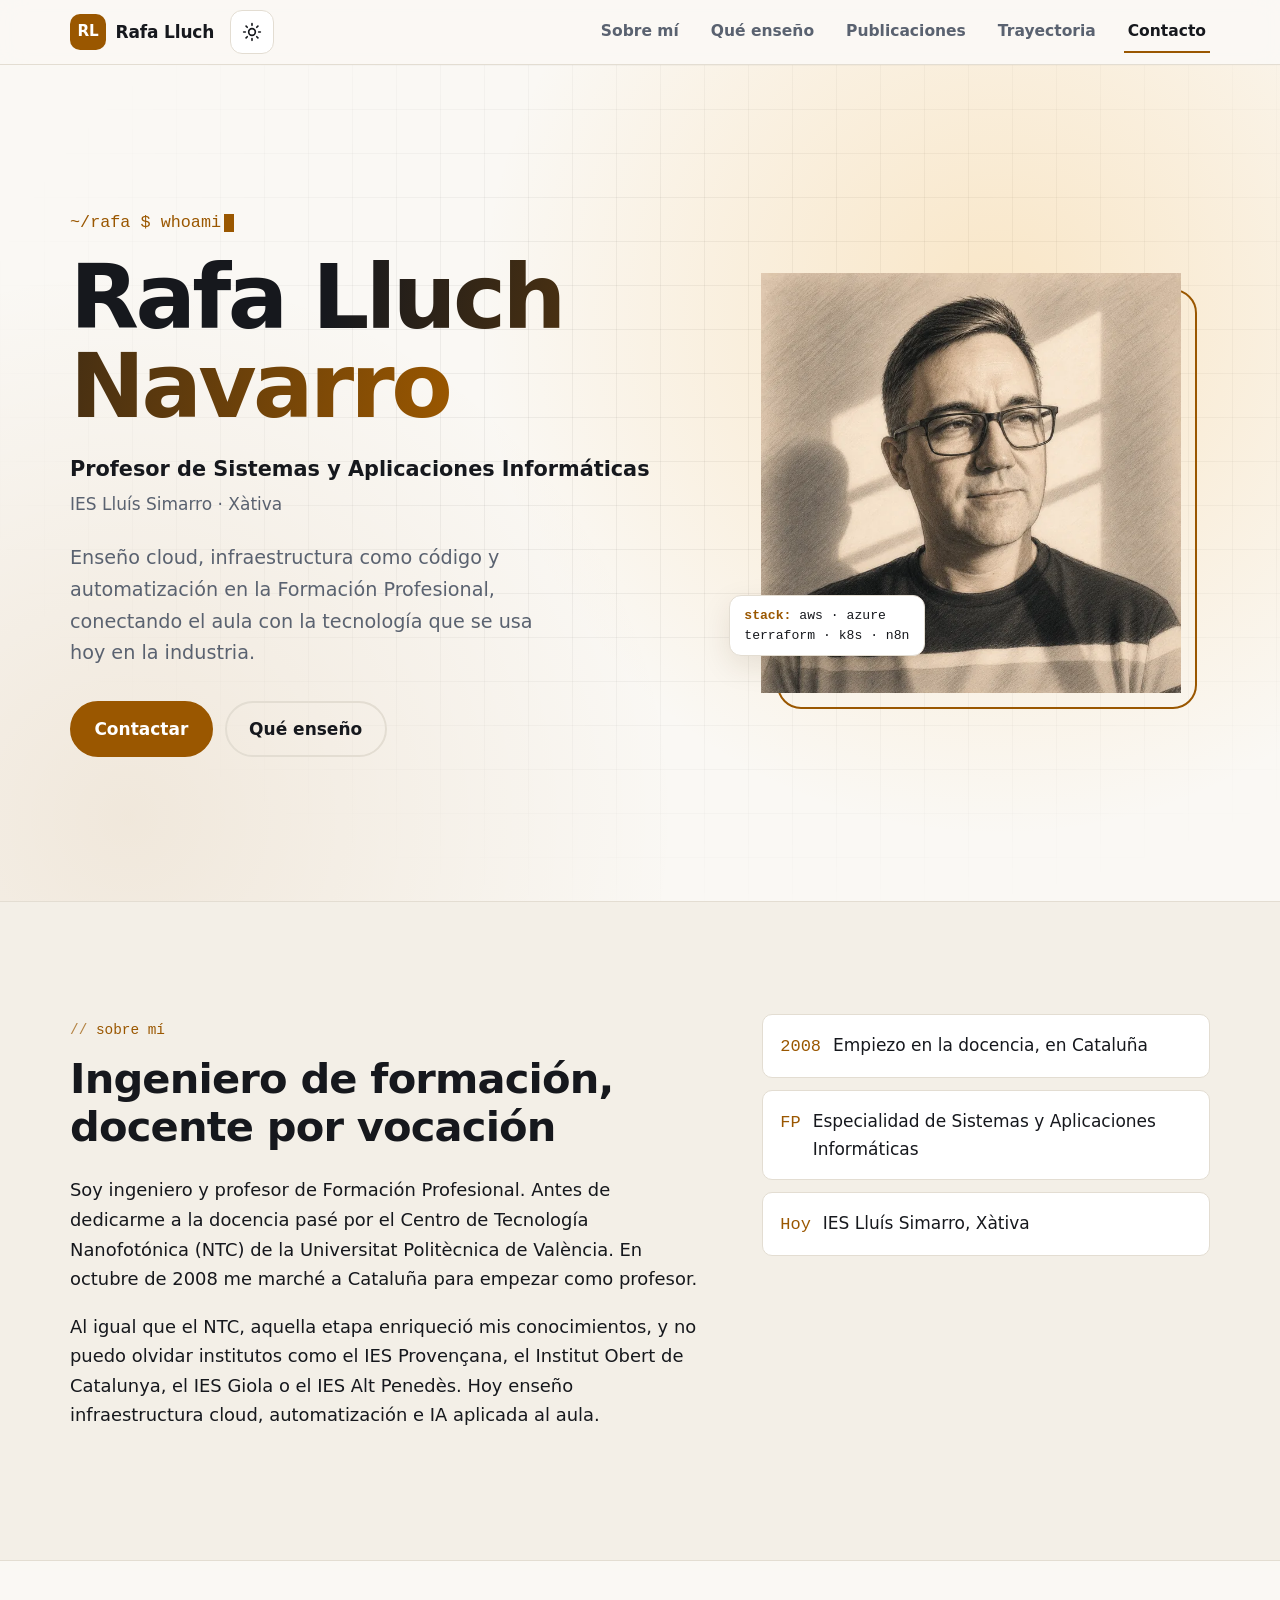
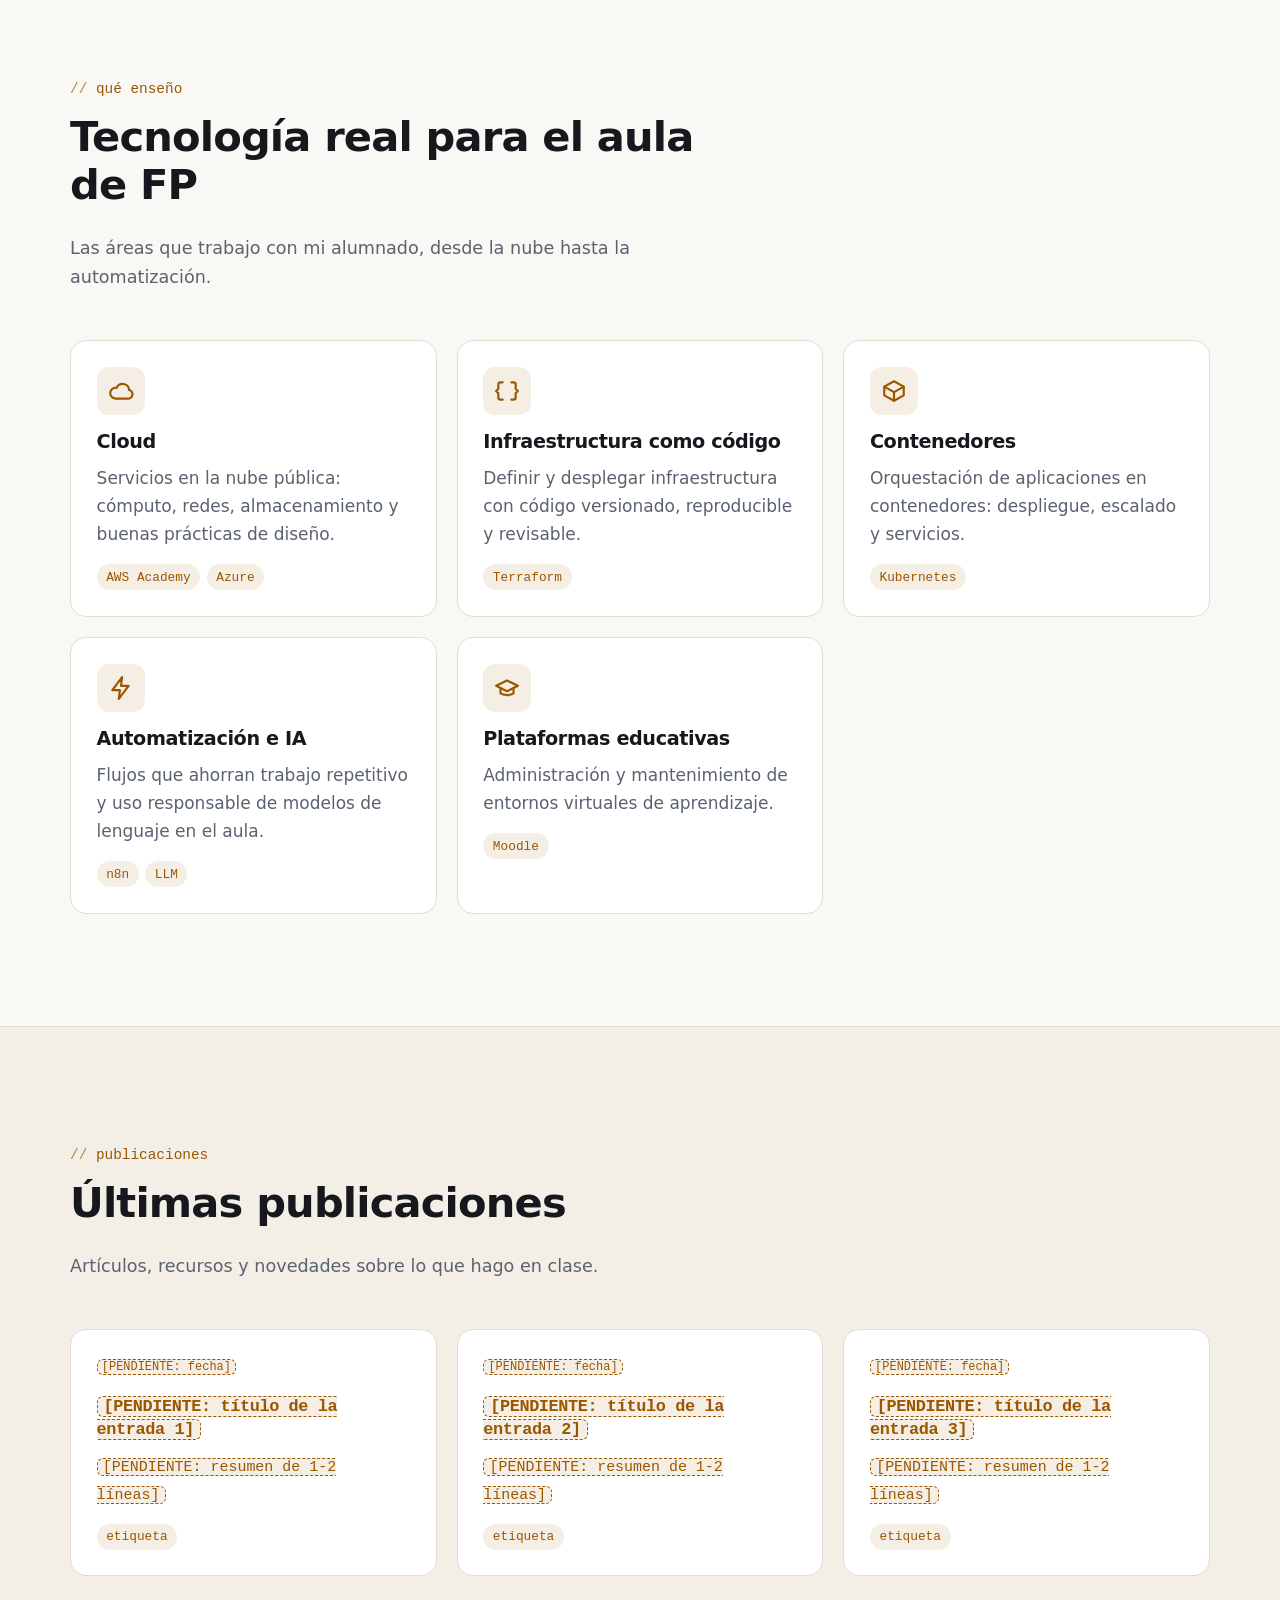
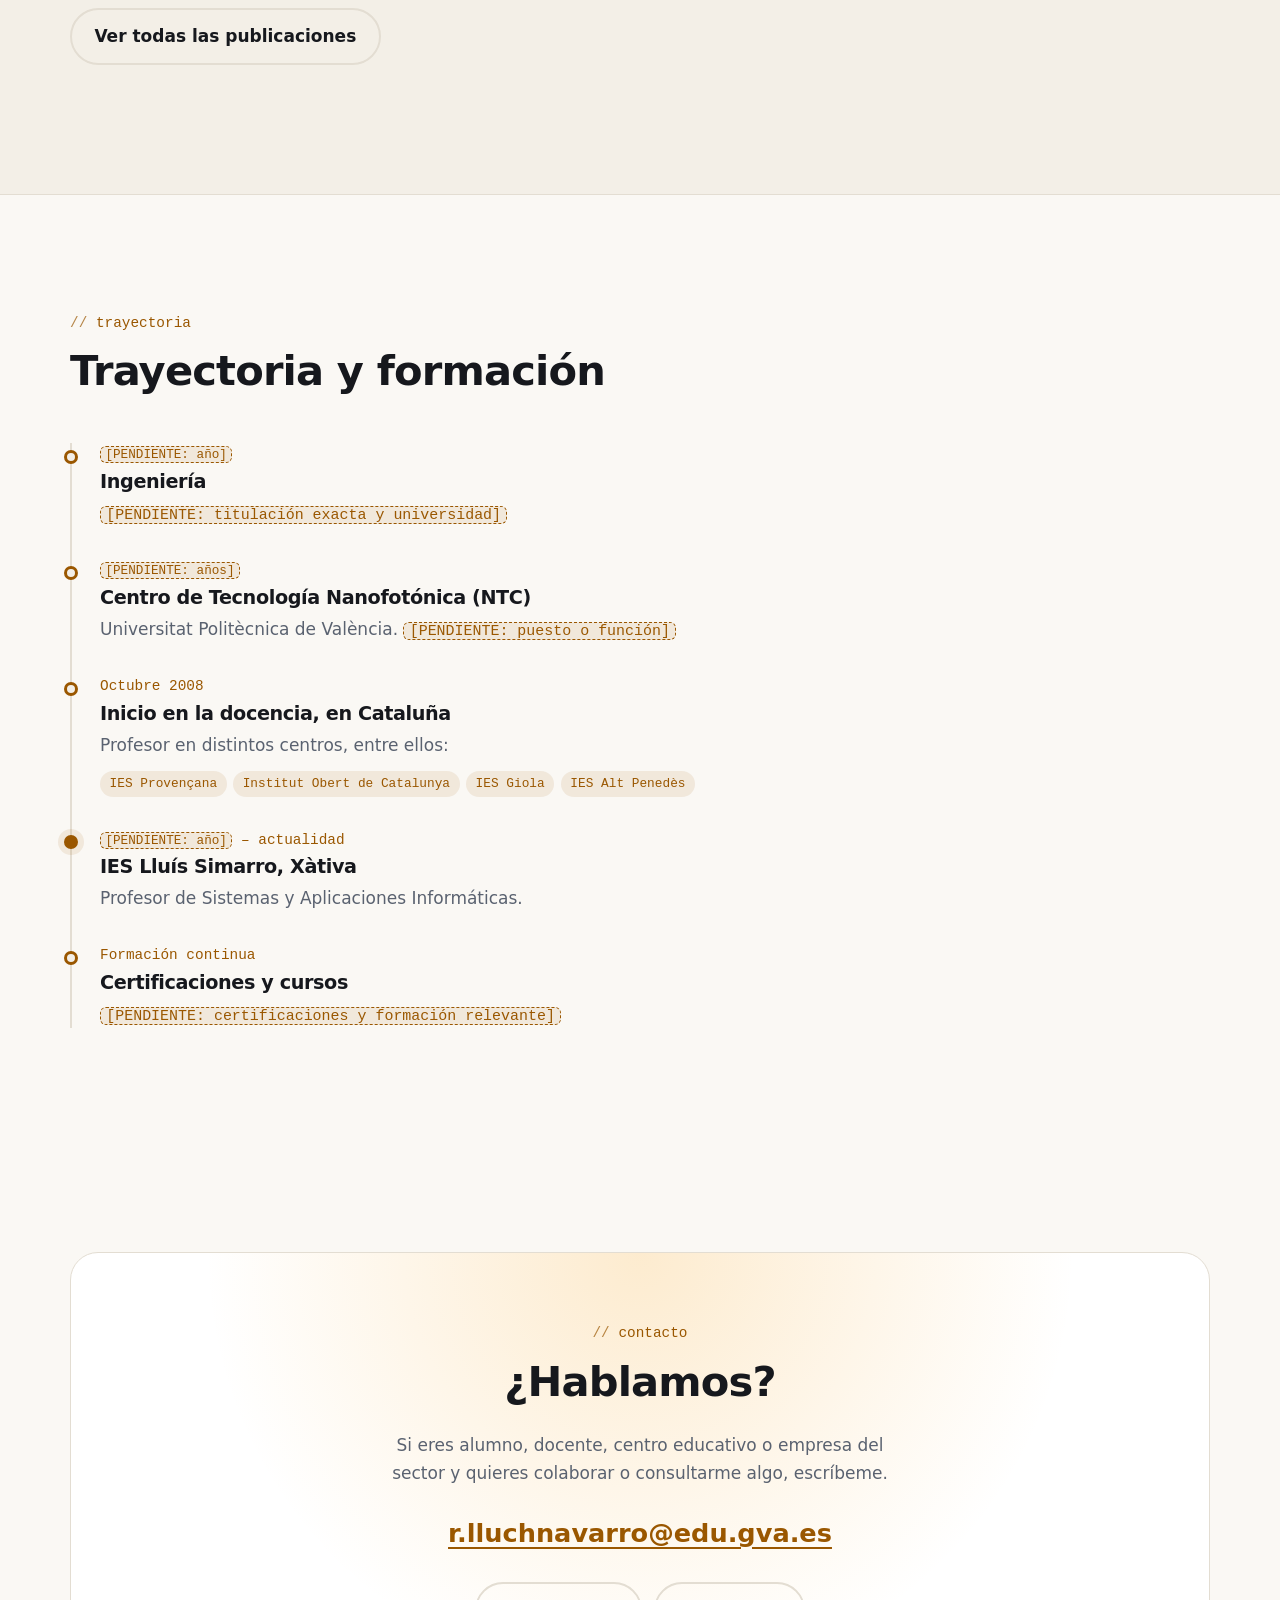
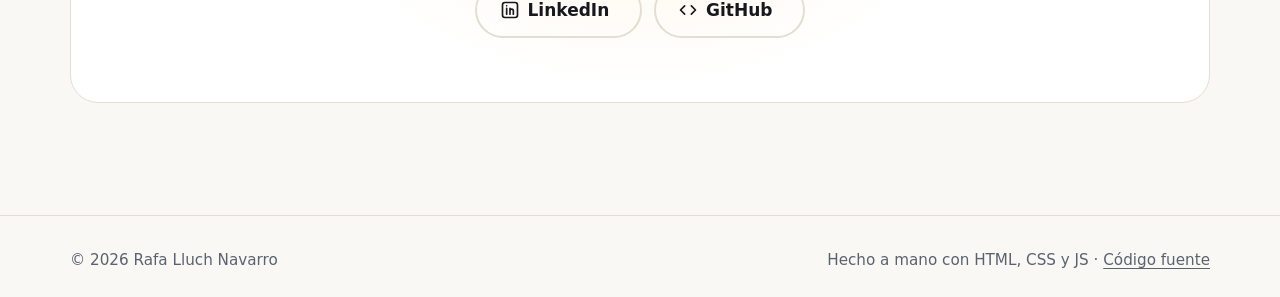
==== index.html @ 9927c2a1 "Add files via upload" ====
<!DOCTYPE html>
<html lang="es">
<head>
  <meta charset="utf-8">
  <meta name="viewport" content="width=device-width, initial-scale=1">
  <title>Rafa Lluch Navarro · Profesor de Sistemas y Aplicaciones Informáticas</title>
  <meta name="description" content="Rafa Lluch Navarro, profesor de Sistemas y Aplicaciones Informáticas en el IES Lluís Simarro (Xàtiva). Cloud, infraestructura como código y automatización en la Formación Profesional.">
  <meta name="author" content="Rafa Lluch Navarro">
  <link rel="canonical" href="https://rafalluch.es/">
  <meta name="theme-color" content="#0b0f14">

  <!-- Open Graph / Twitter -->
  <meta property="og:type" content="profile">
  <meta property="og:locale" content="es_ES">
  <meta property="og:site_name" content="Rafa Lluch Navarro">
  <meta property="og:title" content="Rafa Lluch Navarro · Profesor de Sistemas y Aplicaciones Informáticas">
  <meta property="og:description" content="Cloud, infraestructura como código y automatización en la Formación Profesional.">
  <meta property="og:url" content="https://rafalluch.es/">
  <meta property="og:image" content="https://rafalluch.es/assets/img/og-image.jpg">
  <meta property="og:image:width" content="1200">
  <meta property="og:image:height" content="630">
  <meta property="og:image:alt" content="Retrato de Rafa Lluch Navarro junto a su nombre y especialidad">
  <meta name="twitter:card" content="summary_large_image">
  <meta name="twitter:title" content="Rafa Lluch Navarro · Profesor de Sistemas y Aplicaciones Informáticas">
  <meta name="twitter:description" content="Cloud, infraestructura como código y automatización en la Formación Profesional.">
  <meta name="twitter:image" content="https://rafalluch.es/assets/img/og-image.jpg">

  <link rel="icon" href="assets/img/favicon.svg" type="image/svg+xml">
  <link rel="preload" href="assets/img/rafa-lluch.webp" as="image" type="image/webp">
  <link rel="stylesheet" href="css/styles.css">

  <!-- Tema antes de pintar (evita parpadeo) y marca de JS activo -->
  <script>
    (function () {
      var d = document.documentElement, t = null;
      d.classList.add("js");
      try { t = localStorage.getItem("theme"); } catch (e) {}
      if (!t) t = window.matchMedia && window.matchMedia("(prefers-color-scheme: light)").matches ? "light" : "dark";
      d.setAttribute("data-theme", t);
    })();
  </script>

  <!-- Datos estructurados: Person -->
  <script type="application/ld+json">
  {
    "@context": "https://schema.org",
    "@type": "Person",
    "name": "Rafa Lluch Navarro",
    "url": "https://rafalluch.es/",
    "image": "https://rafalluch.es/assets/img/rafa-lluch.jpg",
    "jobTitle": "Profesor de Sistemas y Aplicaciones Informáticas",
    "email": "mailto:r.lluchnavarro@edu.gva.es",
    "worksFor": {
      "@type": "EducationalOrganization",
      "name": "IES Lluís Simarro",
      "address": { "@type": "PostalAddress", "addressLocality": "Xàtiva", "addressRegion": "Valencia", "addressCountry": "ES" }
    },
    "address": { "@type": "PostalAddress", "addressLocality": "Valencia", "addressCountry": "ES" },
    "knowsAbout": ["Cloud computing", "AWS", "Microsoft Azure", "Terraform", "Kubernetes", "n8n", "Moodle", "Inteligencia artificial aplicada a la educación"],
    "sameAs": ["https://www.linkedin.com/in/rafalluch", "https://github.com/rafalluch"]
  }
  </script>
</head>
<body>
  <a class="skip-link" href="#main">Saltar al contenido</a>

  <!-- ===== Cabecera y navegación ===== -->
  <header class="site-header">
    <div class="container site-header__inner">
      <a class="brand" href="./" aria-label="Rafa Lluch Navarro, inicio">
        <span class="brand__mark" aria-hidden="true">RL</span>
        <span>Rafa Lluch</span>
      </a>

      <div class="header-actions">
        <button class="icon-btn theme-toggle" type="button" aria-label="Cambiar tema">
          <svg class="icon-moon" viewBox="0 0 24 24" fill="none" stroke="currentColor" stroke-width="2" stroke-linecap="round" stroke-linejoin="round" aria-hidden="true"><path d="M21 12.8A9 9 0 1 1 11.2 3a7 7 0 0 0 9.8 9.8z"/></svg>
          <svg class="icon-sun" viewBox="0 0 24 24" fill="none" stroke="currentColor" stroke-width="2" stroke-linecap="round" aria-hidden="true"><circle cx="12" cy="12" r="4"/><path d="M12 2v2M12 20v2M4.9 4.9l1.4 1.4M17.7 17.7l1.4 1.4M2 12h2M20 12h2M4.9 19.1l1.4-1.4M17.7 6.3l1.4-1.4"/></svg>
        </button>
        <button class="icon-btn nav-toggle" type="button" aria-expanded="false" aria-controls="site-nav" aria-label="Abrir menú">
          <svg viewBox="0 0 24 24" fill="none" stroke="currentColor" stroke-width="2" stroke-linecap="round" aria-hidden="true"><path d="M4 7h16M4 12h16M4 17h16"/></svg>
        </button>
      </div>

      <nav id="site-nav" class="site-nav" aria-label="Principal">
        <ul>
          <li><a href="#sobre-mi">Sobre mí</a></li>
          <li><a href="#que-enseno">Qué enseño</a></li>
          <li><a href="#publicaciones">Publicaciones</a></li>
          <li><a href="#trayectoria">Trayectoria</a></li>
          <li><a href="#contacto">Contacto</a></li>
        </ul>
      </nav>
    </div>
  </header>

  <main id="main">

    <!-- ===== Hero ===== -->
    <section class="hero" aria-labelledby="hero-title">
      <div class="container hero__grid">
        <div class="hero__content">
          <p class="hero__prompt" aria-hidden="true">~/rafa $ whoami<span class="cursor"></span></p>
          <h1 id="hero-title" class="hero__title"><span>Rafa Lluch Navarro</span></h1>
          <p class="hero__role">Profesor de Sistemas y Aplicaciones Informáticas</p>
          <p class="hero__place">IES Lluís Simarro · Xàtiva</p>
          <p class="hero__value">Enseño cloud, infraestructura como código y automatización en la Formación Profesional, conectando el aula con la tecnología que se usa hoy en la industria.</p>
          <div class="hero__cta">
            <a class="btn btn--primary" href="#contacto">Contactar</a>
            <a class="btn btn--ghost" href="#que-enseno">Qué enseño</a>
          </div>
        </div>

        <div class="hero__media">
          <picture class="hero__photo">
            <source srcset="assets/img/rafa-lluch.webp" type="image/webp">
            <img src="assets/img/rafa-lluch.jpg" width="720" height="720" alt="Retrato ilustrado de Rafa Lluch Navarro, con gafas y jersey de rayas, mirando hacia la luz de una ventana." fetchpriority="high">
          </picture>
          <p class="hero__chip" aria-hidden="true"><b>stack:</b> aws · azure<br>terraform · k8s · n8n</p>
        </div>
      </div>
    </section>

    <!-- ===== Sobre mí ===== -->
    <section id="sobre-mi" class="section section--alt" aria-labelledby="sobre-mi-title">
      <div class="container about">
        <div class="about__text reveal">
          <span class="eyebrow">sobre mí</span>
          <h2 id="sobre-mi-title">Ingeniero de formación, docente por vocación</h2>
          <p>Soy ingeniero y profesor de Formación Profesional. Antes de dedicarme a la docencia pasé por el Centro de Tecnología Nanofotónica (NTC) de la Universitat Politècnica de València. En octubre de 2008 me marché a Cataluña para empezar como profesor.</p>
          <p>Al igual que el NTC, aquella etapa enriqueció mis conocimientos, y no puedo olvidar institutos como el IES Provençana, el Institut Obert de Catalunya, el IES Giola o el IES Alt Penedès. Hoy enseño infraestructura cloud, automatización e IA aplicada al aula.</p>
        </div>
        <ul class="about__facts reveal" aria-label="Datos clave">
          <li><span>2008</span><span>Empiezo en la docencia, en Cataluña</span></li>
          <li><span>FP</span><span>Especialidad de Sistemas y Aplicaciones Informáticas</span></li>
          <li><span>Hoy</span><span>IES Lluís Simarro, Xàtiva</span></li>
        </ul>
      </div>
    </section>

    <!-- ===== Qué enseño ===== -->
    <section id="que-enseno" class="section" aria-labelledby="que-enseno-title">
      <div class="container">
        <div class="section__head reveal">
          <span class="eyebrow">qué enseño</span>
          <h2 id="que-enseno-title">Tecnología real para el aula de FP</h2>
          <p class="section__lead">Las áreas que trabajo con mi alumnado, desde la nube hasta la automatización.</p>
        </div>

        <ul class="cards">
          <li class="reveal">
            <article class="card">
              <div class="card__icon" aria-hidden="true"><svg viewBox="0 0 24 24" fill="none" stroke="currentColor" stroke-width="2" stroke-linecap="round" stroke-linejoin="round"><path d="M17.5 19H7a5 5 0 1 1 1-9.9A6 6 0 0 1 19.5 11 4 4 0 0 1 17.5 19z"/></svg></div>
              <h3>Cloud</h3>
              <p>Servicios en la nube pública: cómputo, redes, almacenamiento y buenas prácticas de diseño.</p>
              <div class="card__tags"><span class="tag">AWS Academy</span><span class="tag">Azure</span></div>
            </article>
          </li>
          <li class="reveal">
            <article class="card">
              <div class="card__icon" aria-hidden="true"><svg viewBox="0 0 24 24" fill="none" stroke="currentColor" stroke-width="2" stroke-linecap="round" stroke-linejoin="round"><path d="M8 4H6a2 2 0 0 0-2 2v4l-2 2 2 2v4a2 2 0 0 0 2 2h2M16 4h2a2 2 0 0 1 2 2v4l2 2-2 2v4a2 2 0 0 1-2 2h-2"/></svg></div>
              <h3>Infraestructura como código</h3>
              <p>Definir y desplegar infraestructura con código versionado, reproducible y revisable.</p>
              <div class="card__tags"><span class="tag">Terraform</span></div>
            </article>
          </li>
          <li class="reveal">
            <article class="card">
              <div class="card__icon" aria-hidden="true"><svg viewBox="0 0 24 24" fill="none" stroke="currentColor" stroke-width="2" stroke-linecap="round" stroke-linejoin="round"><path d="M21 8 12 3 3 8v8l9 5 9-5V8z"/><path d="m3 8 9 5 9-5M12 13v8"/></svg></div>
              <h3>Contenedores</h3>
              <p>Orquestación de aplicaciones en contenedores: despliegue, escalado y servicios.</p>
              <div class="card__tags"><span class="tag">Kubernetes</span></div>
            </article>
          </li>
          <li class="reveal">
            <article class="card">
              <div class="card__icon" aria-hidden="true"><svg viewBox="0 0 24 24" fill="none" stroke="currentColor" stroke-width="2" stroke-linecap="round" stroke-linejoin="round"><path d="M13 2 4 14h7l-1 8 9-12h-7l1-8z"/></svg></div>
              <h3>Automatización e IA</h3>
              <p>Flujos que ahorran trabajo repetitivo y uso responsable de modelos de lenguaje en el aula.</p>
              <div class="card__tags"><span class="tag">n8n</span><span class="tag">LLM</span></div>
            </article>
          </li>
          <li class="reveal">
            <article class="card">
              <div class="card__icon" aria-hidden="true"><svg viewBox="0 0 24 24" fill="none" stroke="currentColor" stroke-width="2" stroke-linecap="round" stroke-linejoin="round"><path d="m22 10-10-5-10 5 10 5 10-5z"/><path d="M6 12v5c3 2 9 2 12 0v-5"/></svg></div>
              <h3>Plataformas educativas</h3>
              <p>Administración y mantenimiento de entornos virtuales de aprendizaje.</p>
              <div class="card__tags"><span class="tag">Moodle</span></div>
            </article>
          </li>
        </ul>
      </div>
    </section>

    <!-- ===== Últimas publicaciones ===== -->
    <section id="publicaciones" class="section section--alt" aria-labelledby="publicaciones-title">
      <div class="container">
        <div class="section__head reveal">
          <span class="eyebrow">publicaciones</span>
          <h2 id="publicaciones-title">Últimas publicaciones</h2>
          <p class="section__lead">Artículos, recursos y novedades sobre lo que hago en clase.</p>
        </div>

        <ul class="cards">
          <li class="reveal">
            <article class="card post-card">
              <p class="post-card__meta"><time datetime="2026-01-01"><span class="pending">[PENDIENTE: fecha]</span></time></p>
              <h3><a href="publicaciones/plantilla.html"><span class="pending">[PENDIENTE: título de la entrada 1]</span></a></h3>
              <p><span class="pending">[PENDIENTE: resumen de 1-2 líneas]</span></p>
              <div class="card__tags"><span class="tag">etiqueta</span></div>
            </article>
          </li>
          <li class="reveal">
            <article class="card post-card">
              <p class="post-card__meta"><time datetime="2026-01-01"><span class="pending">[PENDIENTE: fecha]</span></time></p>
              <h3><a href="publicaciones/plantilla.html"><span class="pending">[PENDIENTE: título de la entrada 2]</span></a></h3>
              <p><span class="pending">[PENDIENTE: resumen de 1-2 líneas]</span></p>
              <div class="card__tags"><span class="tag">etiqueta</span></div>
            </article>
          </li>
          <li class="reveal">
            <article class="card post-card">
              <p class="post-card__meta"><time datetime="2026-01-01"><span class="pending">[PENDIENTE: fecha]</span></time></p>
              <h3><a href="publicaciones/plantilla.html"><span class="pending">[PENDIENTE: título de la entrada 3]</span></a></h3>
              <p><span class="pending">[PENDIENTE: resumen de 1-2 líneas]</span></p>
              <div class="card__tags"><span class="tag">etiqueta</span></div>
            </article>
          </li>
        </ul>

        <p class="section__more reveal"><a class="btn btn--ghost" href="publicaciones/">Ver todas las publicaciones</a></p>
      </div>
    </section>

    <!-- ===== Trayectoria y formación ===== -->
    <section id="trayectoria" class="section" aria-labelledby="trayectoria-title">
      <div class="container">
        <div class="section__head reveal">
          <span class="eyebrow">trayectoria</span>
          <h2 id="trayectoria-title">Trayectoria y formación</h2>
        </div>

        <ol class="timeline">
          <li class="timeline__item reveal">
            <span class="timeline__date"><span class="pending">[PENDIENTE: año]</span></span>
            <h3>Ingeniería</h3>
            <p><span class="pending">[PENDIENTE: titulación exacta y universidad]</span></p>
          </li>
          <li class="timeline__item reveal">
            <span class="timeline__date"><span class="pending">[PENDIENTE: años]</span></span>
            <h3>Centro de Tecnología Nanofotónica (NTC)</h3>
            <p>Universitat Politècnica de València. <span class="pending">[PENDIENTE: puesto o función]</span></p>
          </li>
          <li class="timeline__item reveal">
            <span class="timeline__date"><time datetime="2008-10">Octubre 2008</time></span>
            <h3>Inicio en la docencia, en Cataluña</h3>
            <p>Profesor en distintos centros, entre ellos:</p>
            <ul class="timeline__centers">
              <li class="tag">IES Provençana</li>
              <li class="tag">Institut Obert de Catalunya</li>
              <li class="tag">IES Giola</li>
              <li class="tag">IES Alt Penedès</li>
            </ul>
          </li>
          <li class="timeline__item timeline__item--now reveal">
            <span class="timeline__date"><span class="pending">[PENDIENTE: año]</span> – actualidad</span>
            <h3>IES Lluís Simarro, Xàtiva</h3>
            <p>Profesor de Sistemas y Aplicaciones Informáticas.</p>
          </li>
          <li class="timeline__item reveal">
            <span class="timeline__date">Formación continua</span>
            <h3>Certificaciones y cursos</h3>
            <p><span class="pending">[PENDIENTE: certificaciones y formación relevante]</span></p>
          </li>
        </ol>
      </div>
    </section>

    <!-- ===== Contacto ===== -->
    <section id="contacto" class="section" aria-labelledby="contacto-title">
      <div class="container">
        <div class="contact reveal">
          <span class="eyebrow">contacto</span>
          <h2 id="contacto-title">¿Hablamos?</h2>
          <p>Si eres alumno, docente, centro educativo o empresa del sector y quieres colaborar o consultarme algo, escríbeme.</p>
          <a class="contact__mail" href="mailto:r.lluchnavarro@edu.gva.es">r.lluchnavarro@edu.gva.es</a>
          <ul class="contact__links">
            <li>
              <a class="btn btn--ghost" href="https://www.linkedin.com/in/rafalluch" rel="me noopener" target="_blank">
                <svg viewBox="0 0 24 24" fill="none" stroke="currentColor" stroke-width="2" stroke-linecap="round" stroke-linejoin="round" aria-hidden="true"><rect x="3" y="3" width="18" height="18" rx="3"/><path d="M8 10v7M8 7v.01M12 17v-4a2 2 0 0 1 4 0v4M12 10v7"/></svg>
                LinkedIn<span class="visually-hidden"> (se abre en una pestaña nueva)</span>
              </a>
            </li>
            <li>
              <a class="btn btn--ghost" href="https://github.com/rafalluch" rel="me noopener" target="_blank">
                <svg viewBox="0 0 24 24" fill="none" stroke="currentColor" stroke-width="2" stroke-linecap="round" stroke-linejoin="round" aria-hidden="true"><path d="m8 17-5-5 5-5M16 7l5 5-5 5"/></svg>
                GitHub<span class="visually-hidden"> (se abre en una pestaña nueva)</span>
              </a>
            </li>
          </ul>
        </div>
      </div>
    </section>

  </main>

  <!-- ===== Pie de página ===== -->
  <footer class="site-footer">
    <div class="container site-footer__inner">
      <p>© <span id="year">2026</span> Rafa Lluch Navarro</p>
      <p>Hecho a mano con HTML, CSS y JS · <a href="https://github.com/rafalluch/mi-web">Código fuente</a></p>
    </div>
  </footer>

  <script src="js/main.js" defer></script>
</body>
</html>
---- css/styles.css ----
/* =========================================================
   rafalluch.es — hoja de estilos única
   Índice: 1 Tokens · 2 Base · 3 Utilidades · 4 Cabecera/nav
           5 Hero · 6 Secciones · 7 Tarjetas · 8 Timeline
           9 Contacto · 10 Pie · 11 Publicaciones · 12 Movimiento
   ========================================================= */

/* ---------- 1. Tokens (oscuro por defecto) ---------- */
:root {
  --bg: #0b0f14;
  --bg-alt: #0f141b;
  --surface: #121821;
  --surface-2: #18202b;
  --border: #243041;
  --text: #e8edf3;
  --muted: #9aa7b6;
  --accent: #f5a524;          /* ámbar: casa con los tonos sepia del retrato y evoca el fósforo de terminal */
  --accent-ink: #1a1204;      /* texto sobre el acento */
  --accent-soft: rgba(245, 165, 36, 0.12);
  --grid: rgba(255, 255, 255, 0.045);
  --glow: rgba(245, 165, 36, 0.18);
  --shadow: 0 10px 30px rgba(0, 0, 0, 0.35);

  --font-sans: system-ui, -apple-system, "Segoe UI", Roboto, "Helvetica Neue", Arial, sans-serif;
  --font-mono: ui-monospace, "SFMono-Regular", "Cascadia Code", Menlo, Consolas, monospace;

  --radius: 16px;
  --radius-sm: 10px;
  --maxw: 1140px;
  --gutter: clamp(1rem, 4vw, 2rem);
  --header-h: 64px;

  color-scheme: dark;
}

/* Tema claro: preferencia del sistema (si el usuario no ha forzado oscuro) */
@media (prefers-color-scheme: light) {
  :root:not([data-theme="dark"]) {
    --bg: #faf8f4;
    --bg-alt: #f3efe7;
    --surface: #ffffff;
    --surface-2: #f6f2ea;
    --border: #e3ddd2;
    --text: #16181d;
    --muted: #5a6270;
    --accent: #9a5700;
    --accent-ink: #ffffff;
    --accent-soft: rgba(154, 87, 0, 0.1);
    --grid: rgba(0, 0, 0, 0.05);
    --glow: rgba(245, 165, 36, 0.22);
    --shadow: 0 10px 30px rgba(60, 40, 10, 0.1);
    color-scheme: light;
  }
}

/* Tema claro forzado con el botón */
:root[data-theme="light"] {
  --bg: #faf8f4;
  --bg-alt: #f3efe7;
  --surface: #ffffff;
  --surface-2: #f6f2ea;
  --border: #e3ddd2;
  --text: #16181d;
  --muted: #5a6270;
  --accent: #9a5700;
  --accent-ink: #ffffff;
  --accent-soft: rgba(154, 87, 0, 0.1);
  --grid: rgba(0, 0, 0, 0.05);
  --glow: rgba(245, 165, 36, 0.22);
  --shadow: 0 10px 30px rgba(60, 40, 10, 0.1);
  color-scheme: light;
}

/* ---------- 2. Base ---------- */
*, *::before, *::after { box-sizing: border-box; }

html {
  -webkit-text-size-adjust: 100%;
  scroll-behavior: smooth;
  scroll-padding-top: calc(var(--header-h) + 1rem);
}

body {
  margin: 0;
  background: var(--bg);
  color: var(--text);
  font-family: var(--font-sans);
  font-size: 1.0625rem;
  line-height: 1.65;
  overflow-x: hidden;
  text-rendering: optimizeLegibility;
}

img { max-width: 100%; height: auto; display: block; }

a { color: var(--accent); text-underline-offset: 0.2em; }
a:hover { text-decoration-thickness: 2px; }

h1, h2, h3 { line-height: 1.15; margin: 0 0 0.6em; letter-spacing: -0.02em; }
h2 { font-size: clamp(1.75rem, 1.2rem + 2.2vw, 2.6rem); font-weight: 800; }
h3 { font-size: 1.2rem; font-weight: 700; }
p { margin: 0 0 1em; }

:focus-visible {
  outline: 3px solid var(--accent);
  outline-offset: 3px;
  border-radius: 4px;
}

::selection { background: var(--accent); color: var(--accent-ink); }

/* ---------- 3. Utilidades ---------- */
.container { width: min(100% - 2 * var(--gutter), var(--maxw)); margin-inline: auto; }

.skip-link {
  position: absolute;
  left: 1rem;
  top: -100px;
  z-index: 100;
  padding: 0.6rem 1rem;
  background: var(--accent);
  color: var(--accent-ink);
  font-weight: 700;
  border-radius: var(--radius-sm);
  text-decoration: none;
}
.skip-link:focus { top: 1rem; }

.visually-hidden {
  position: absolute !important;
  width: 1px; height: 1px;
  margin: -1px; padding: 0;
  overflow: hidden; clip: rect(0 0 0 0);
  white-space: nowrap; border: 0;
}

.eyebrow {
  display: inline-block;
  font-family: var(--font-mono);
  font-size: 0.9rem;
  color: var(--accent);
  margin-bottom: 0.75rem;
}
.eyebrow::before { content: "// "; opacity: 0.7; }

.pending {
  background: var(--accent-soft);
  color: var(--accent);
  border: 1px dashed var(--accent);
  border-radius: 6px;
  padding: 0 0.35em;
  font-family: var(--font-mono);
  font-size: 0.88em;
}

.btn {
  display: inline-flex;
  align-items: center;
  gap: 0.5rem;
  min-height: 48px;
  padding: 0.75rem 1.4rem;
  border-radius: 999px;
  font-weight: 700;
  text-decoration: none;
  border: 2px solid var(--accent);
  transition: transform 0.2s ease, background-color 0.2s ease, color 0.2s ease;
}
.btn--primary { background: var(--accent); color: var(--accent-ink); }
.btn--ghost { background: transparent; color: var(--text); border-color: var(--border); }
.btn:hover { transform: translateY(-2px); }
.btn--ghost:hover { border-color: var(--accent); color: var(--accent); }

.tag {
  display: inline-block;
  font-family: var(--font-mono);
  font-size: 0.8rem;
  padding: 0.15rem 0.6rem;
  border-radius: 999px;
  background: var(--accent-soft);
  color: var(--accent);
}

/* ---------- 4. Cabecera y navegación ---------- */
.site-header {
  position: sticky;
  top: 0;
  z-index: 50;
  background: color-mix(in srgb, var(--bg) 82%, transparent);
  backdrop-filter: saturate(1.4) blur(12px);
  -webkit-backdrop-filter: saturate(1.4) blur(12px);
  border-bottom: 1px solid var(--border);
}

.site-header__inner {
  display: flex;
  flex-wrap: wrap;
  align-items: center;
  justify-content: space-between;
  gap: 0.5rem 1rem;
  min-height: var(--header-h);
}

.brand {
  display: inline-flex;
  align-items: center;
  gap: 0.6rem;
  color: var(--text);
  text-decoration: none;
  font-weight: 800;
  letter-spacing: -0.01em;
}
.brand__mark {
  display: grid;
  place-items: center;
  width: 36px; height: 36px;
  border-radius: 10px;
  background: var(--accent);
  color: var(--accent-ink);
  font-size: 0.95rem;
}

.header-actions { display: flex; align-items: center; gap: 0.5rem; }

.icon-btn {
  display: inline-grid;
  place-items: center;
  width: 44px; height: 44px;
  border-radius: 12px;
  border: 1px solid var(--border);
  background: var(--surface);
  color: var(--text);
  cursor: pointer;
}
.icon-btn:hover { border-color: var(--accent); color: var(--accent); }
.icon-btn svg { width: 20px; height: 20px; }

/* Sin JS: los botones de tema y menú no sirven, se ocultan */
.theme-toggle, .nav-toggle { display: none; }
.js .theme-toggle { display: inline-grid; }

.theme-toggle .icon-sun { display: none; }
:root[data-theme="light"] .theme-toggle .icon-sun { display: block; }
:root[data-theme="light"] .theme-toggle .icon-moon { display: none; }

/* Lista de navegación: sin JS se muestra siempre (envuelve en móvil) */
.site-nav { width: 100%; }
.site-nav ul {
  list-style: none;
  margin: 0;
  padding: 0 0 0.75rem;
  display: flex;
  flex-wrap: wrap;
  gap: 0.25rem 1rem;
}
.site-nav a {
  display: inline-block;
  padding: 0.5rem 0.25rem;
  color: var(--muted);
  text-decoration: none;
  font-weight: 600;
  font-size: 0.97rem;
}
.site-nav a:hover,
.site-nav a[aria-current] { color: var(--text); }
.site-nav a[aria-current] { box-shadow: inset 0 -2px 0 var(--accent); }

/* Con JS en móvil: menú desplegable */
@media (max-width: 859px) {
  .js .nav-toggle { display: inline-grid; }
  .js .site-nav { display: none; }
  .js .site-nav.is-open { display: block; }
  .js .site-nav ul { flex-direction: column; gap: 0; padding-bottom: 1rem; }
  .js .site-nav a { display: block; padding: 0.8rem 0; border-bottom: 1px solid var(--border); }
  .js .site-nav a[aria-current] { box-shadow: inset 3px 0 0 var(--accent); padding-left: 0.75rem; }
}

@media (min-width: 860px) {
  .site-header__inner { flex-wrap: nowrap; }
  .site-nav { width: auto; margin-left: auto; }
  .site-nav ul { padding: 0; gap: 1.5rem; }
}

/* ---------- 5. Hero ---------- */
.hero {
  position: relative;
  isolation: isolate;
  min-height: calc(100svh - var(--header-h));
  display: grid;
  align-items: center;
  padding-block: clamp(3rem, 8vw, 6rem);
  overflow: hidden;
}

/* Cuadrícula técnica + halo ámbar */
.hero::before,
.hero::after {
  content: "";
  position: absolute;
  inset: 0;
  z-index: -1;
  pointer-events: none;
}
.hero::before {
  background-image:
    linear-gradient(var(--grid) 1px, transparent 1px),
    linear-gradient(90deg, var(--grid) 1px, transparent 1px);
  background-size: 44px 44px;
  -webkit-mask-image: radial-gradient(ellipse at 60% 40%, #000 30%, transparent 75%);
          mask-image: radial-gradient(ellipse at 60% 40%, #000 30%, transparent 75%);
}
.hero::after {
  background: radial-gradient(circle at 78% 30%, var(--glow), transparent 45%),
              radial-gradient(circle at 10% 90%, var(--accent-soft), transparent 40%);
}

.hero__grid {
  display: grid;
  gap: clamp(2.5rem, 6vw, 4rem);
  align-items: center;
}

.hero__prompt {
  font-family: var(--font-mono);
  color: var(--accent);
  font-size: clamp(0.9rem, 0.8rem + 0.4vw, 1.05rem);
  margin-bottom: 1rem;
}
.hero__prompt .cursor {
  display: inline-block;
  width: 0.6em; height: 1.1em;
  margin-left: 0.15em;
  vertical-align: text-bottom;
  background: var(--accent);
  animation: blink 1.1s steps(1) infinite;
}

.hero__title {
  font-size: clamp(2.6rem, 1.4rem + 6vw, 5.6rem);
  font-weight: 800;
  line-height: 1;
  letter-spacing: -0.04em;
  margin-bottom: 1.25rem;
}
.hero__title span {
  background: linear-gradient(100deg, var(--text) 30%, var(--accent));
  -webkit-background-clip: text;
          background-clip: text;
  color: transparent;
}

.hero__role {
  font-size: clamp(1.05rem, 0.95rem + 0.5vw, 1.3rem);
  font-weight: 600;
  margin-bottom: 0.25rem;
}
.hero__place { color: var(--muted); margin-bottom: 1.5rem; }

.hero__value {
  font-size: clamp(1.05rem, 1rem + 0.35vw, 1.2rem);
  color: var(--muted);
  max-width: 38ch;
  margin-bottom: 2rem;
}

.hero__cta { display: flex; flex-wrap: wrap; gap: 0.75rem; }

.hero__media { position: relative; justify-self: center; width: min(100%, 420px); }
.hero__photo {
  position: relative;
  border-radius: 24px;
  overflow: hidden;
  box-shadow: var(--shadow);
}
.hero__media::before {
  content: "";
  position: absolute;
  inset: 0;
  transform: translate(16px, 16px);
  border: 2px solid var(--accent);
  border-radius: 24px;
}
.hero__chip {
  position: absolute;
  left: -0.75rem;
  bottom: 1.5rem;
  padding: 0.6rem 0.9rem;
  border-radius: 12px;
  background: var(--surface);
  border: 1px solid var(--border);
  box-shadow: var(--shadow);
  font-family: var(--font-mono);
  font-size: 0.82rem;
  line-height: 1.5;
}
.hero__chip b { color: var(--accent); font-weight: 600; }

@media (min-width: 860px) {
  .hero__grid { grid-template-columns: 1.25fr 1fr; }
  .hero__chip { left: -2rem; }
}

/* ---------- 6. Secciones ---------- */
.section { padding-block: clamp(4rem, 9vw, 7rem); }
.section--alt { background: var(--bg-alt); border-block: 1px solid var(--border); }
.section__head { max-width: 60ch; margin-bottom: clamp(2rem, 5vw, 3rem); }
.section__lead { color: var(--muted); font-size: 1.1rem; }

.about { display: grid; gap: 2rem; align-items: start; }
.about__text p { font-size: 1.12rem; }
.about__facts {
  list-style: none;
  margin: 0;
  padding: 0;
  display: grid;
  gap: 0.75rem;
}
.about__facts li {
  display: flex;
  gap: 0.75rem;
  align-items: baseline;
  padding: 1rem 1.1rem;
  background: var(--surface);
  border: 1px solid var(--border);
  border-radius: var(--radius-sm);
}
.about__facts span:first-child { font-family: var(--font-mono); color: var(--accent); flex: none; }

@media (min-width: 860px) {
  .about { grid-template-columns: 1.4fr 1fr; gap: 4rem; }
}

/* ---------- 7. Tarjetas ---------- */
.cards {
  display: grid;
  gap: 1.25rem;
  grid-template-columns: repeat(auto-fit, minmax(min(100%, 280px), 1fr));
  list-style: none;
  margin: 0;
  padding: 0;
}

.card {
  position: relative;
  height: 100%;
  padding: 1.6rem;
  background: var(--surface);
  border: 1px solid var(--border);
  border-radius: var(--radius);
  transition: transform 0.25s ease, border-color 0.25s ease, box-shadow 0.25s ease;
}
.card:hover { transform: translateY(-4px); border-color: var(--accent); box-shadow: var(--shadow); }
.card__icon {
  display: grid;
  place-items: center;
  width: 48px; height: 48px;
  margin-bottom: 1rem;
  border-radius: 12px;
  background: var(--accent-soft);
  color: var(--accent);
}
.card__icon svg { width: 26px; height: 26px; }
.card p { color: var(--muted); margin-bottom: 1rem; }
.card__tags { display: flex; flex-wrap: wrap; gap: 0.4rem; }

/* Tarjeta de publicación: todo el bloque es clicable */
.post-card { display: flex; flex-direction: column; }
.post-card h3 a { color: var(--text); text-decoration: none; }
.post-card h3 a::after { content: ""; position: absolute; inset: 0; border-radius: var(--radius); }
.post-card h3 a:focus-visible { outline: none; }
.post-card:focus-within { outline: 3px solid var(--accent); outline-offset: 3px; }
.post-card__meta { font-family: var(--font-mono); font-size: 0.85rem; color: var(--muted); margin-bottom: 0.75rem; }
.post-card .card__tags { margin-top: auto; }

.section__more { margin-top: 2rem; }

/* ---------- 8. Línea de tiempo ---------- */
.timeline {
  list-style: none;
  margin: 0;
  padding: 0 0 0 1.75rem;
  border-left: 2px solid var(--border);
  display: grid;
  gap: 2rem;
  max-width: 760px;
}
.timeline__item { position: relative; }
.timeline__item::before {
  content: "";
  position: absolute;
  left: calc(-1.75rem - 8px);
  top: 0.4rem;
  width: 14px; height: 14px;
  border-radius: 50%;
  background: var(--bg-alt);
  border: 3px solid var(--accent);
}
.timeline__item--now::before { background: var(--accent); box-shadow: 0 0 0 6px var(--accent-soft); }
.timeline__date { display: block; font-family: var(--font-mono); font-size: 0.9rem; color: var(--accent); margin-bottom: 0.25rem; }
.timeline__item h3 { margin-bottom: 0.35rem; }
.timeline__item p { color: var(--muted); margin: 0; }
.timeline__centers { display: flex; flex-wrap: wrap; gap: 0.4rem; list-style: none; margin: 0.75rem 0 0; padding: 0; }

/* ---------- 9. Contacto ---------- */
.contact {
  position: relative;
  overflow: hidden;
  padding: clamp(2rem, 6vw, 4rem);
  border-radius: 28px;
  background: var(--surface);
  border: 1px solid var(--border);
  text-align: center;
}
.contact::before {
  content: "";
  position: absolute;
  inset: 0;
  background: radial-gradient(circle at 50% 0%, var(--glow), transparent 60%);
  pointer-events: none;
}
.contact > * { position: relative; }
.contact p { color: var(--muted); max-width: 48ch; margin-inline: auto; }
.contact__mail {
  display: inline-block;
  margin: 0.5rem 0 1.75rem;
  font-size: clamp(1rem, 0.8rem + 1.4vw, 1.6rem);
  font-weight: 800;
  word-break: break-word;
}
.contact__links { display: flex; flex-wrap: wrap; justify-content: center; gap: 0.75rem; list-style: none; margin: 0; padding: 0; }
.contact__links svg { width: 20px; height: 20px; }

/* ---------- 10. Pie ---------- */
.site-footer {
  padding-block: 2rem;
  border-top: 1px solid var(--border);
  color: var(--muted);
  font-size: 0.95rem;
}
.site-footer__inner { display: flex; flex-wrap: wrap; gap: 0.5rem 1.5rem; justify-content: space-between; }
.site-footer p { margin: 0; }
.site-footer a { color: var(--muted); }
.site-footer a:hover { color: var(--accent); }

/* ---------- 11. Publicaciones ---------- */
.page-head { padding-block: clamp(3rem, 8vw, 5rem) clamp(2rem, 5vw, 3rem); position: relative; isolation: isolate; }
.page-head::after {
  content: "";
  position: absolute; inset: 0; z-index: -1;
  background: radial-gradient(circle at 85% 0%, var(--glow), transparent 45%);
}
.page-head h1 { font-size: clamp(2.2rem, 1.4rem + 4vw, 3.8rem); font-weight: 800; letter-spacing: -0.03em; }
.page-head p { color: var(--muted); font-size: 1.12rem; max-width: 60ch; }

.breadcrumb { font-family: var(--font-mono); font-size: 0.9rem; margin-bottom: 1.5rem; }
.breadcrumb a { color: var(--muted); }

/* Entrada individual */
.post { padding-bottom: clamp(3rem, 8vw, 6rem); }
.post__header { max-width: 720px; margin-inline: auto; padding-top: clamp(2rem, 6vw, 4rem); }
.post__header h1 { font-size: clamp(2rem, 1.3rem + 3.5vw, 3.4rem); font-weight: 800; letter-spacing: -0.03em; }
.post__meta { display: flex; flex-wrap: wrap; gap: 0.5rem 1.25rem; font-family: var(--font-mono); font-size: 0.9rem; color: var(--muted); margin-bottom: 1rem; }
.post__header .card__tags { margin-bottom: 2rem; }

.prose { max-width: 720px; margin-inline: auto; font-size: 1.12rem; }
.prose h2 { font-size: clamp(1.4rem, 1.2rem + 1vw, 1.8rem); margin-top: 2.5rem; }
.prose ul, .prose ol { padding-left: 1.3rem; margin: 0 0 1.25em; }
.prose li { margin-bottom: 0.4em; }
.prose li::marker { color: var(--accent); }
.prose blockquote {
  margin: 2rem 0;
  padding: 1rem 1.5rem;
  border-left: 4px solid var(--accent);
  background: var(--surface);
  border-radius: 0 var(--radius-sm) var(--radius-sm) 0;
  font-size: 1.15rem;
}
.prose blockquote p:last-child { margin: 0; }
.prose figure { margin: 2rem 0; }
.prose figure img { border-radius: var(--radius); border: 1px solid var(--border); }
.prose figcaption { font-size: 0.9rem; color: var(--muted); margin-top: 0.5rem; text-align: center; }
.prose code {
  font-family: var(--font-mono);
  font-size: 0.9em;
  padding: 0.1em 0.35em;
  border-radius: 6px;
  background: var(--surface-2);
  border: 1px solid var(--border);
}
.prose pre {
  margin: 1.5rem 0;
  padding: 1.25rem;
  overflow-x: auto;
  border-radius: var(--radius-sm);
  background: #0a0d12;
  color: #e8edf3;
  border: 1px solid var(--border);
  font-size: 0.92rem;
  line-height: 1.6;
}
.prose pre code { padding: 0; border: 0; background: none; font-size: inherit; color: inherit; }

.post__back { max-width: 720px; margin: 3rem auto 0; padding-top: 1.5rem; border-top: 1px solid var(--border); }

/* 404 */
.notfound { min-height: calc(100svh - var(--header-h) - 90px); display: grid; place-items: center; text-align: center; }
.notfound__code { font-family: var(--font-mono); font-size: clamp(4rem, 3rem + 8vw, 9rem); font-weight: 700; color: var(--accent); line-height: 1; margin-bottom: 1rem; }

/* ---------- 12. Movimiento ---------- */
@keyframes blink { 50% { opacity: 0; } }

/* Aparición al hacer scroll: solo si hay JS (clase .js) */
.js .reveal { opacity: 0; transform: translateY(24px); transition: opacity 0.7s ease, transform 0.7s ease; }
.js .reveal.is-visible { opacity: 1; transform: none; }

@media (prefers-reduced-motion: reduce) {
  html { scroll-behavior: auto; }
  *, *::before, *::after {
    animation-duration: 0.01ms !important;
    animation-iteration-count: 1 !important;
    transition-duration: 0.01ms !important;
  }
  .js .reveal { opacity: 1; transform: none; }
  .hero__prompt .cursor { animation: none; }
}
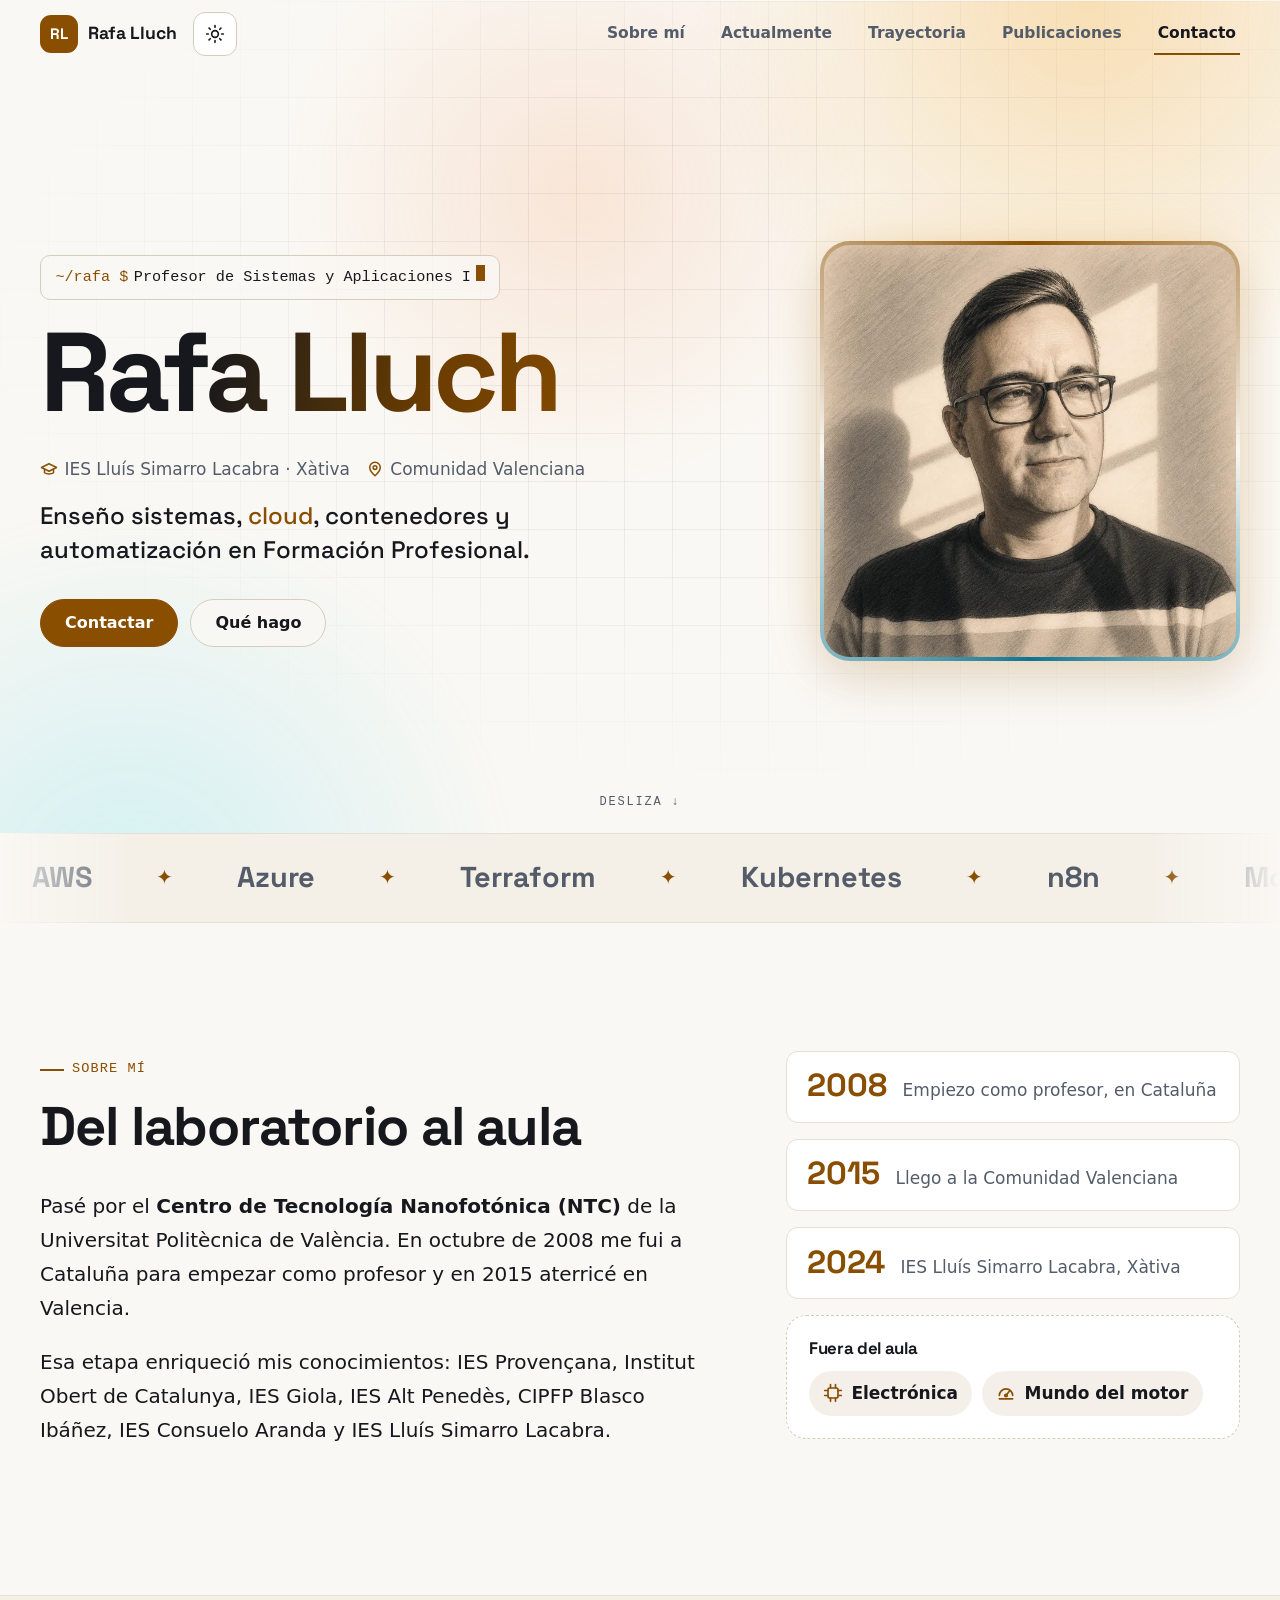
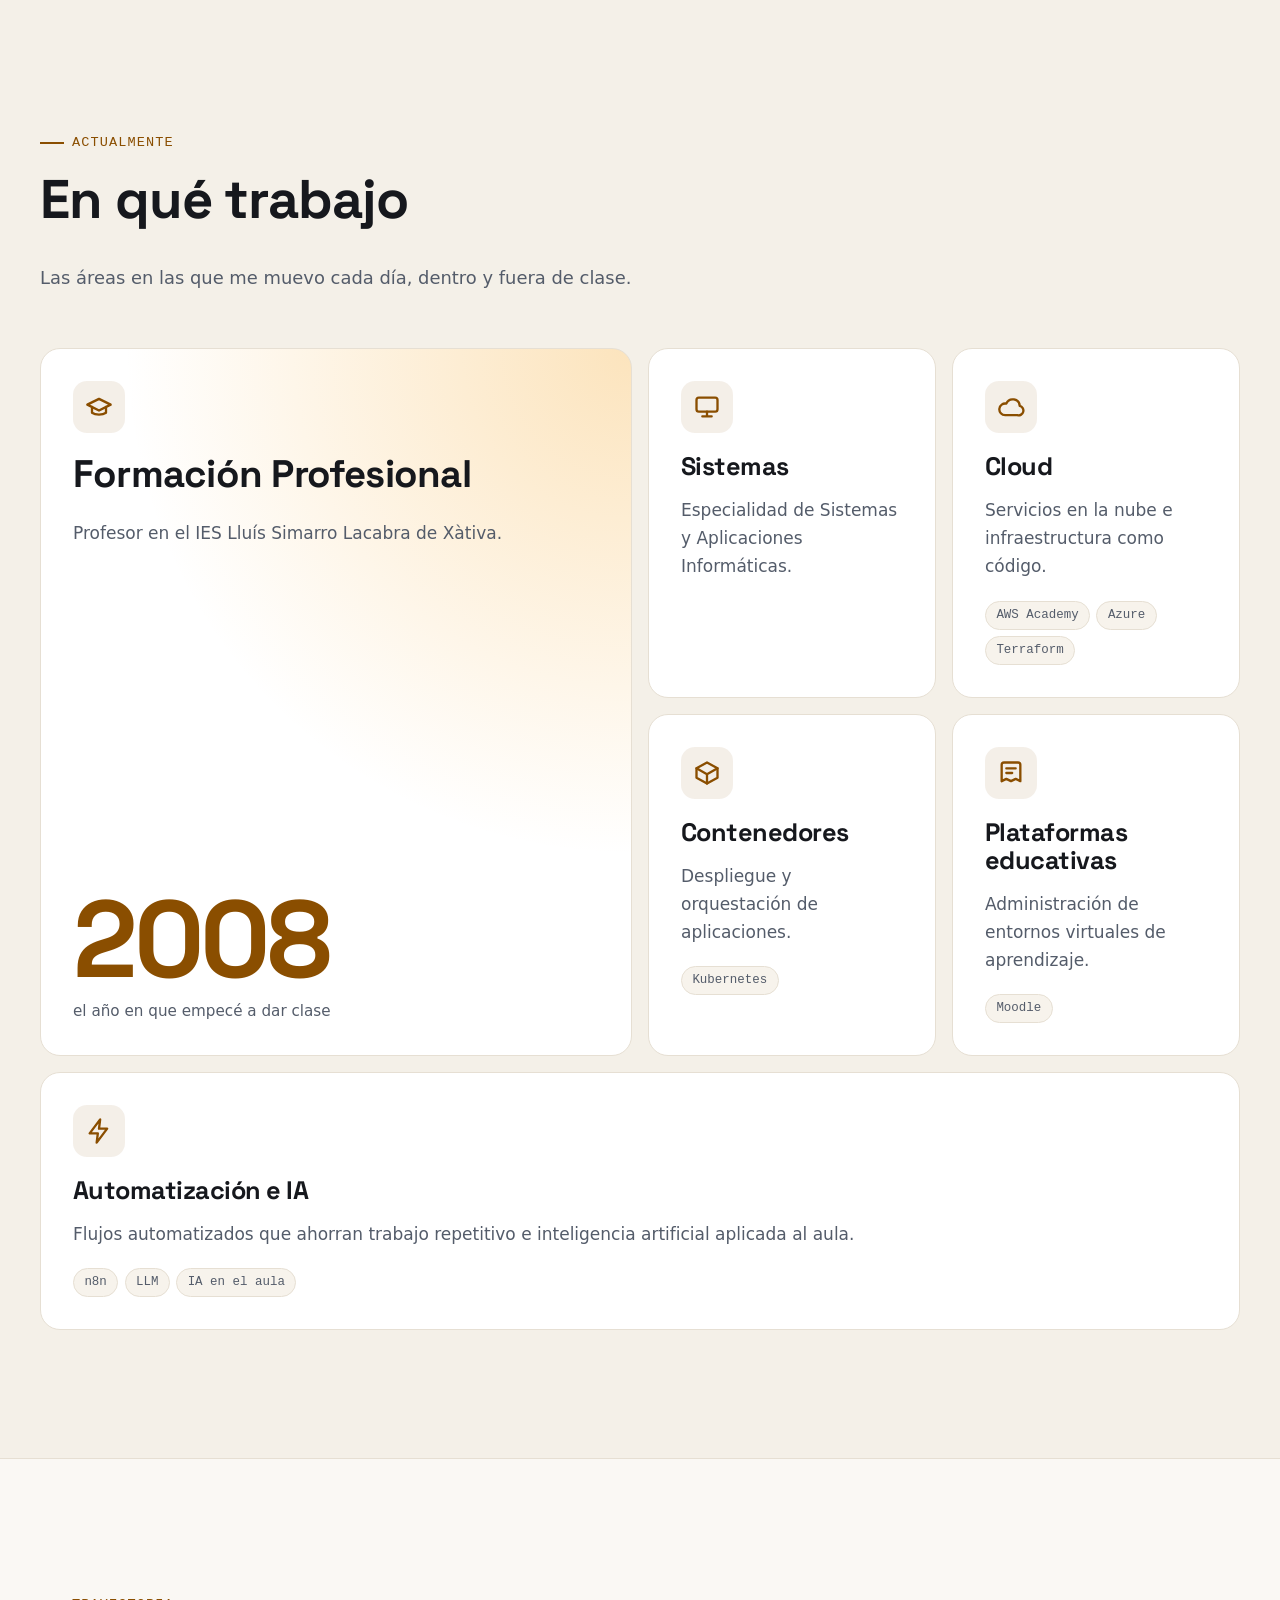
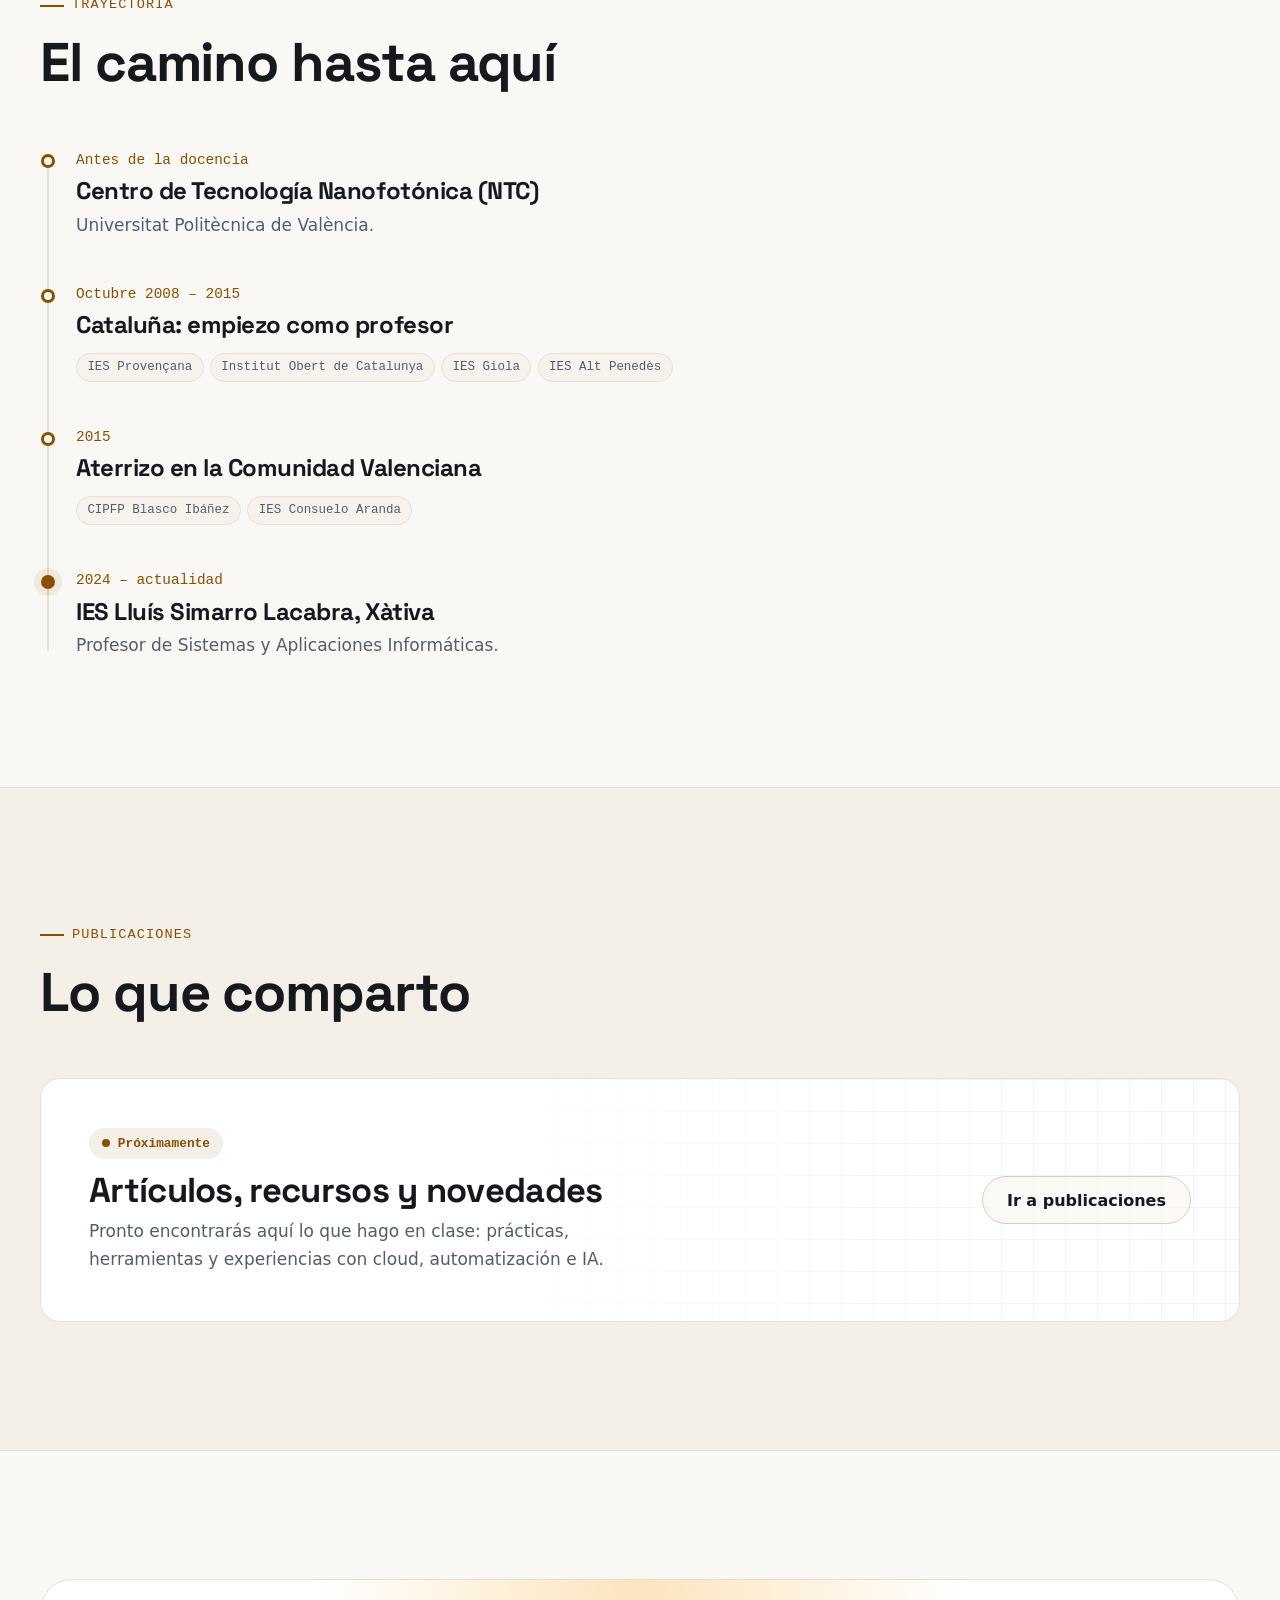
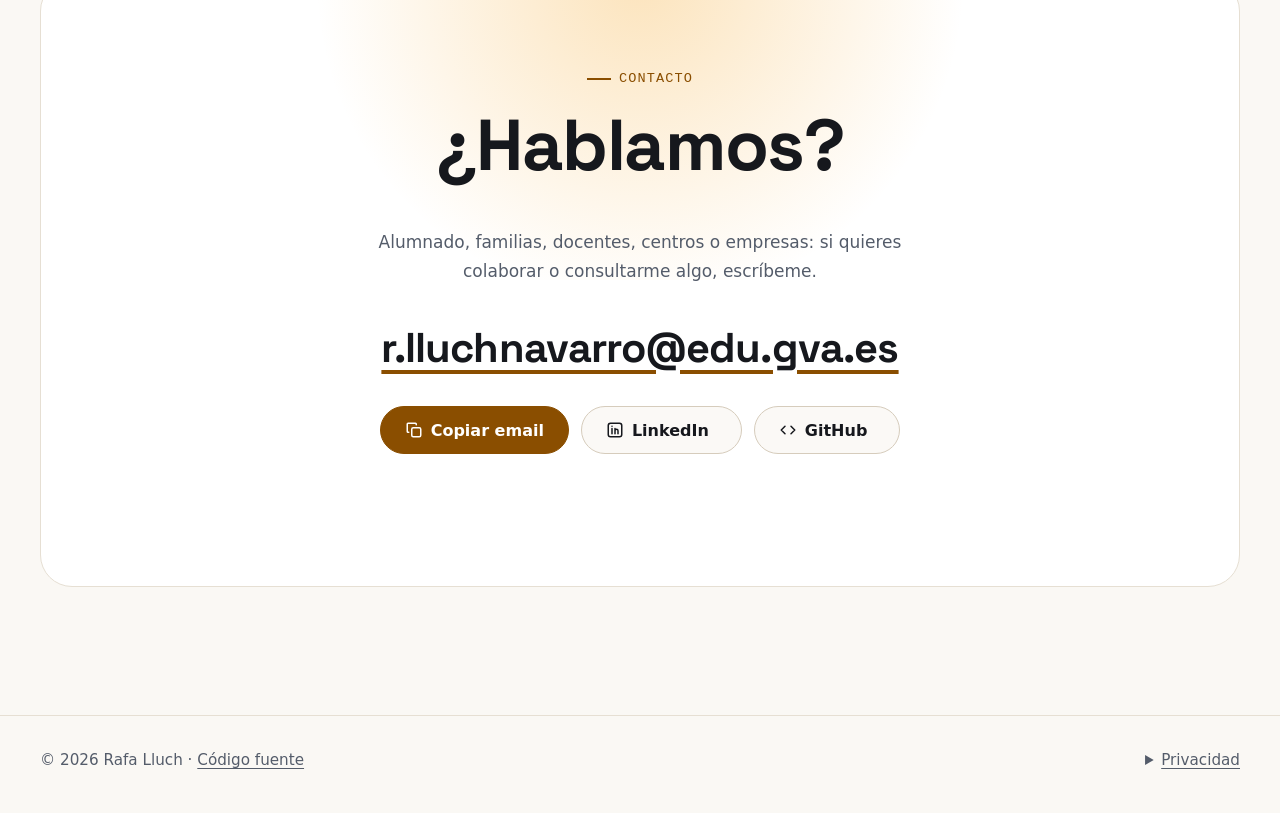
==== commit 9a543f5a: "Add files via upload" ====
--- a/index.html
+++ b/index.html
@@ -3,33 +3,34 @@
 <head>
   <meta charset="utf-8">
   <meta name="viewport" content="width=device-width, initial-scale=1">
-  <title>Rafa Lluch Navarro · Profesor de Sistemas y Aplicaciones Informáticas</title>
-  <meta name="description" content="Rafa Lluch Navarro, profesor de Sistemas y Aplicaciones Informáticas en el IES Lluís Simarro (Xàtiva). Cloud, infraestructura como código y automatización en la Formación Profesional.">
-  <meta name="author" content="Rafa Lluch Navarro">
+  <title>Rafa Lluch · Profesor de Sistemas y Aplicaciones Informáticas</title>
+  <meta name="description" content="Rafa Lluch, profesor de Sistemas y Aplicaciones Informáticas en el IES Lluís Simarro Lacabra (Xàtiva). Formación Profesional, cloud, contenedores, automatización e IA en el aula.">
+  <meta name="author" content="Rafa Lluch">
   <link rel="canonical" href="https://rafalluch.es/">
-  <meta name="theme-color" content="#0b0f14">
+  <meta name="theme-color" content="#07090d">
 
   <!-- Open Graph / Twitter -->
   <meta property="og:type" content="profile">
   <meta property="og:locale" content="es_ES">
-  <meta property="og:site_name" content="Rafa Lluch Navarro">
-  <meta property="og:title" content="Rafa Lluch Navarro · Profesor de Sistemas y Aplicaciones Informáticas">
-  <meta property="og:description" content="Cloud, infraestructura como código y automatización en la Formación Profesional.">
+  <meta property="og:site_name" content="Rafa Lluch">
+  <meta property="og:title" content="Rafa Lluch · Profesor de Sistemas y Aplicaciones Informáticas">
+  <meta property="og:description" content="Formación Profesional, cloud, contenedores, automatización e IA en el aula.">
   <meta property="og:url" content="https://rafalluch.es/">
   <meta property="og:image" content="https://rafalluch.es/assets/img/og-image.jpg">
   <meta property="og:image:width" content="1200">
   <meta property="og:image:height" content="630">
-  <meta property="og:image:alt" content="Retrato de Rafa Lluch Navarro junto a su nombre y especialidad">
+  <meta property="og:image:alt" content="Retrato ilustrado de Rafa Lluch junto a su nombre y especialidad">
   <meta name="twitter:card" content="summary_large_image">
-  <meta name="twitter:title" content="Rafa Lluch Navarro · Profesor de Sistemas y Aplicaciones Informáticas">
-  <meta name="twitter:description" content="Cloud, infraestructura como código y automatización en la Formación Profesional.">
+  <meta name="twitter:title" content="Rafa Lluch · Profesor de Sistemas y Aplicaciones Informáticas">
+  <meta name="twitter:description" content="Formación Profesional, cloud, contenedores, automatización e IA en el aula.">
   <meta name="twitter:image" content="https://rafalluch.es/assets/img/og-image.jpg">
 
   <link rel="icon" href="assets/img/favicon.svg" type="image/svg+xml">
+  <link rel="preload" href="assets/fonts/space-grotesk.woff2" as="font" type="font/woff2" crossorigin>
   <link rel="preload" href="assets/img/rafa-lluch.webp" as="image" type="image/webp">
   <link rel="stylesheet" href="css/styles.css">
 
-  <!-- Tema antes de pintar (evita parpadeo) y marca de JS activo -->
+  <!-- Tema antes de pintar (sin parpadeo) y marca de JS activo -->
   <script>
     (function () {
       var d = document.documentElement, t = null;
@@ -45,18 +46,17 @@
   {
     "@context": "https://schema.org",
     "@type": "Person",
-    "name": "Rafa Lluch Navarro",
+    "name": "Rafa Lluch",
     "url": "https://rafalluch.es/",
     "image": "https://rafalluch.es/assets/img/rafa-lluch.jpg",
     "jobTitle": "Profesor de Sistemas y Aplicaciones Informáticas",
     "email": "mailto:r.lluchnavarro@edu.gva.es",
     "worksFor": {
       "@type": "EducationalOrganization",
-      "name": "IES Lluís Simarro",
-      "address": { "@type": "PostalAddress", "addressLocality": "Xàtiva", "addressRegion": "Valencia", "addressCountry": "ES" }
+      "name": "IES Lluís Simarro Lacabra",
+      "address": { "@type": "PostalAddress", "addressLocality": "Xàtiva", "addressRegion": "Comunitat Valenciana", "addressCountry": "ES" }
     },
-    "address": { "@type": "PostalAddress", "addressLocality": "Valencia", "addressCountry": "ES" },
-    "knowsAbout": ["Cloud computing", "AWS", "Microsoft Azure", "Terraform", "Kubernetes", "n8n", "Moodle", "Inteligencia artificial aplicada a la educación"],
+    "knowsAbout": ["Formación Profesional", "Sistemas informáticos", "Cloud computing", "AWS", "Microsoft Azure", "Terraform", "Kubernetes", "n8n", "Moodle", "Inteligencia artificial en educación"],
     "sameAs": ["https://www.linkedin.com/in/rafalluch", "https://github.com/rafalluch"]
   }
   </script>
@@ -67,7 +67,7 @@
   <!-- ===== Cabecera y navegación ===== -->
   <header class="site-header">
     <div class="container site-header__inner">
-      <a class="brand" href="./" aria-label="Rafa Lluch Navarro, inicio">
+      <a class="brand" href="./" aria-label="Rafa Lluch, inicio">
         <span class="brand__mark" aria-hidden="true">RL</span>
         <span>Rafa Lluch</span>
       </a>
@@ -85,9 +85,9 @@
       <nav id="site-nav" class="site-nav" aria-label="Principal">
         <ul>
           <li><a href="#sobre-mi">Sobre mí</a></li>
-          <li><a href="#que-enseno">Qué enseño</a></li>
+          <li><a href="#actualmente">Actualmente</a></li>
+          <li><a href="#trayectoria">Trayectoria</a></li>
           <li><a href="#publicaciones">Publicaciones</a></li>
-          <li><a href="#trayectoria">Trayectoria</a></li>
           <li><a href="#contacto">Contacto</a></li>
         </ul>
       </nav>
@@ -98,181 +98,209 @@
 
     <!-- ===== Hero ===== -->
     <section class="hero" aria-labelledby="hero-title">
-      <div class="container hero__grid">
-        <div class="hero__content">
-          <p class="hero__prompt" aria-hidden="true">~/rafa $ whoami<span class="cursor"></span></p>
-          <h1 id="hero-title" class="hero__title"><span>Rafa Lluch Navarro</span></h1>
-          <p class="hero__role">Profesor de Sistemas y Aplicaciones Informáticas</p>
-          <p class="hero__place">IES Lluís Simarro · Xàtiva</p>
-          <p class="hero__value">Enseño cloud, infraestructura como código y automatización en la Formación Profesional, conectando el aula con la tecnología que se usa hoy en la industria.</p>
+      <div class="aurora" aria-hidden="true"><span></span><span></span><span></span></div>
+      <div class="hero__grid-bg" aria-hidden="true"></div>
+
+      <div class="container hero__layout">
+        <div>
+          <p class="terminal">
+            <span class="terminal__prompt" aria-hidden="true">~/rafa $</span>
+            <span class="visually-hidden">Profesor de Sistemas y Aplicaciones Informáticas</span>
+            <span class="terminal__text" aria-hidden="true" data-typewriter>Profesor de Sistemas y Aplicaciones Informáticas</span><span class="terminal__caret" aria-hidden="true"></span>
+          </p>
+
+          <h1 id="hero-title" class="hero__title">Rafa Lluch</h1>
+
+          <p class="hero__place">
+            <span><svg viewBox="0 0 24 24" fill="none" stroke="currentColor" stroke-width="2" stroke-linecap="round" stroke-linejoin="round" aria-hidden="true"><path d="m22 10-10-5-10 5 10 5 10-5z"/><path d="M6 12v5c3 2 9 2 12 0v-5"/></svg>IES Lluís Simarro Lacabra · Xàtiva</span>
+            <span><svg viewBox="0 0 24 24" fill="none" stroke="currentColor" stroke-width="2" stroke-linecap="round" stroke-linejoin="round" aria-hidden="true"><path d="M12 21s-7-6.2-7-11a7 7 0 0 1 14 0c0 4.8-7 11-7 11z"/><circle cx="12" cy="10" r="2.5"/></svg>Comunidad Valenciana</span>
+          </p>
+
+          <p class="hero__lead">Enseño sistemas, <em>cloud</em>, contenedores y automatización en Formación Profesional.</p>
+
           <div class="hero__cta">
             <a class="btn btn--primary" href="#contacto">Contactar</a>
-            <a class="btn btn--ghost" href="#que-enseno">Qué enseño</a>
+            <a class="btn btn--ghost" href="#actualmente">Qué hago</a>
           </div>
         </div>
 
-        <div class="hero__media">
-          <picture class="hero__photo">
-            <source srcset="assets/img/rafa-lluch.webp" type="image/webp">
-            <img src="assets/img/rafa-lluch.jpg" width="720" height="720" alt="Retrato ilustrado de Rafa Lluch Navarro, con gafas y jersey de rayas, mirando hacia la luz de una ventana." fetchpriority="high">
-          </picture>
-          <p class="hero__chip" aria-hidden="true"><b>stack:</b> aws · azure<br>terraform · k8s · n8n</p>
-        </div>
+        <picture class="portrait">
+          <source srcset="assets/img/rafa-lluch.webp" type="image/webp">
+          <img src="assets/img/rafa-lluch.jpg" width="720" height="720" fetchpriority="high" alt="Retrato ilustrado a lápiz de Rafa Lluch, con gafas y jersey de rayas, mirando hacia la luz de una ventana.">
+        </picture>
+      </div>
+
+      <a class="hero__scroll" href="#sobre-mi">Desliza ↓</a>
+    </section>
+
+    <!-- ===== Cinta de tecnologías ===== -->
+    <section class="marquee" aria-label="Tecnologías con las que trabajo">
+      <div class="marquee__track">
+        <ul class="marquee__list">
+          <li>AWS</li><li>Azure</li><li>Terraform</li><li>Kubernetes</li><li>n8n</li><li>Moodle</li><li>IA</li>
+        </ul>
+        <ul class="marquee__list" aria-hidden="true">
+          <li>AWS</li><li>Azure</li><li>Terraform</li><li>Kubernetes</li><li>n8n</li><li>Moodle</li><li>IA</li>
+        </ul>
       </div>
     </section>
 
     <!-- ===== Sobre mí ===== -->
-    <section id="sobre-mi" class="section section--alt" aria-labelledby="sobre-mi-title">
+    <section id="sobre-mi" class="section" aria-labelledby="sobre-mi-title">
       <div class="container about">
-        <div class="about__text reveal">
-          <span class="eyebrow">sobre mí</span>
-          <h2 id="sobre-mi-title">Ingeniero de formación, docente por vocación</h2>
-          <p>Soy ingeniero y profesor de Formación Profesional. Antes de dedicarme a la docencia pasé por el Centro de Tecnología Nanofotónica (NTC) de la Universitat Politècnica de València. En octubre de 2008 me marché a Cataluña para empezar como profesor.</p>
-          <p>Al igual que el NTC, aquella etapa enriqueció mis conocimientos, y no puedo olvidar institutos como el IES Provençana, el Institut Obert de Catalunya, el IES Giola o el IES Alt Penedès. Hoy enseño infraestructura cloud, automatización e IA aplicada al aula.</p>
-        </div>
-        <ul class="about__facts reveal" aria-label="Datos clave">
-          <li><span>2008</span><span>Empiezo en la docencia, en Cataluña</span></li>
-          <li><span>FP</span><span>Especialidad de Sistemas y Aplicaciones Informáticas</span></li>
-          <li><span>Hoy</span><span>IES Lluís Simarro, Xàtiva</span></li>
-        </ul>
-      </div>
-    </section>
-
-    <!-- ===== Qué enseño ===== -->
-    <section id="que-enseno" class="section" aria-labelledby="que-enseno-title">
+        <div class="reveal">
+          <span class="eyebrow">Sobre mí</span>
+          <h2 id="sobre-mi-title">Del laboratorio al aula</h2>
+          <div class="about__bio">
+            <p>Pasé por el <strong>Centro de Tecnología Nanofotónica (NTC)</strong> de la Universitat Politècnica de València. En octubre de 2008 me fui a Cataluña para empezar como profesor y en 2015 aterricé en Valencia.</p>
+            <p>Esa etapa enriqueció mis conocimientos: IES Provençana, Institut Obert de Catalunya, IES Giola, IES Alt Penedès, CIPFP Blasco Ibáñez, IES Consuelo Aranda y IES Lluís Simarro Lacabra.</p>
+          </div>
+        </div>
+
+        <div class="about__side reveal">
+          <div class="stat"><span class="stat__num">2008</span><span class="stat__label">Empiezo como profesor, en Cataluña</span></div>
+          <div class="stat"><span class="stat__num">2015</span><span class="stat__label">Llego a la Comunidad Valenciana</span></div>
+          <div class="stat"><span class="stat__num">2024</span><span class="stat__label">IES Lluís Simarro Lacabra, Xàtiva</span></div>
+
+          <div class="offclass">
+            <h3>Fuera del aula</h3>
+            <ul>
+              <li><svg viewBox="0 0 24 24" fill="none" stroke="currentColor" stroke-width="2" stroke-linecap="round" stroke-linejoin="round" aria-hidden="true"><rect x="6" y="6" width="12" height="12" rx="2"/><path d="M9 2v4M15 2v4M9 18v4M15 18v4M2 9h4M2 15h4M18 9h4M18 15h4"/></svg>Electrónica</li>
+              <li><svg viewBox="0 0 24 24" fill="none" stroke="currentColor" stroke-width="2" stroke-linecap="round" stroke-linejoin="round" aria-hidden="true"><path d="M4 15a8 8 0 1 1 16 0"/><path d="m12 15 4-5"/><circle cx="12" cy="15" r="1.5"/><path d="M4 19h16"/></svg>Mundo del motor</li>
+            </ul>
+          </div>
+        </div>
+      </div>
+    </section>
+
+    <!-- ===== Actualmente (bento) ===== -->
+    <section id="actualmente" class="section section--alt" aria-labelledby="actualmente-title">
       <div class="container">
         <div class="section__head reveal">
-          <span class="eyebrow">qué enseño</span>
-          <h2 id="que-enseno-title">Tecnología real para el aula de FP</h2>
-          <p class="section__lead">Las áreas que trabajo con mi alumnado, desde la nube hasta la automatización.</p>
-        </div>
-
-        <ul class="cards">
+          <span class="eyebrow">Actualmente</span>
+          <h2 id="actualmente-title">En qué trabajo</h2>
+          <p class="section__lead">Las áreas en las que me muevo cada día, dentro y fuera de clase.</p>
+        </div>
+
+        <ul class="bento">
+          <li class="bento__item--feature reveal">
+            <article class="tile tile--feature">
+              <span class="tile__glow" aria-hidden="true"></span>
+              <div class="tile__icon" aria-hidden="true"><svg viewBox="0 0 24 24" fill="none" stroke="currentColor" stroke-width="2" stroke-linecap="round" stroke-linejoin="round"><path d="m22 10-10-5-10 5 10 5 10-5z"/><path d="M6 12v5c3 2 9 2 12 0v-5"/></svg></div>
+              <h3>Formación Profesional</h3>
+              <p>Profesor en el IES Lluís Simarro Lacabra de Xàtiva.</p>
+              <span class="tile__big">2008<small>el año en que empecé a dar clase</small></span>
+            </article>
+          </li>
           <li class="reveal">
-            <article class="card">
-              <div class="card__icon" aria-hidden="true"><svg viewBox="0 0 24 24" fill="none" stroke="currentColor" stroke-width="2" stroke-linecap="round" stroke-linejoin="round"><path d="M17.5 19H7a5 5 0 1 1 1-9.9A6 6 0 0 1 19.5 11 4 4 0 0 1 17.5 19z"/></svg></div>
+            <article class="tile">
+              <span class="tile__glow" aria-hidden="true"></span>
+              <div class="tile__icon" aria-hidden="true"><svg viewBox="0 0 24 24" fill="none" stroke="currentColor" stroke-width="2" stroke-linecap="round" stroke-linejoin="round"><rect x="3" y="4" width="18" height="12" rx="2"/><path d="M8 20h8M12 16v4"/></svg></div>
+              <h3>Sistemas</h3>
+              <p>Especialidad de Sistemas y Aplicaciones Informáticas.</p>
+            </article>
+          </li>
+          <li class="reveal">
+            <article class="tile">
+              <span class="tile__glow" aria-hidden="true"></span>
+              <div class="tile__icon" aria-hidden="true"><svg viewBox="0 0 24 24" fill="none" stroke="currentColor" stroke-width="2" stroke-linecap="round" stroke-linejoin="round"><path d="M17.5 19H7a5 5 0 1 1 1-9.9A6 6 0 0 1 19.5 11 4 4 0 0 1 17.5 19z"/></svg></div>
               <h3>Cloud</h3>
-              <p>Servicios en la nube pública: cómputo, redes, almacenamiento y buenas prácticas de diseño.</p>
-              <div class="card__tags"><span class="tag">AWS Academy</span><span class="tag">Azure</span></div>
+              <p>Servicios en la nube e infraestructura como código.</p>
+              <ul class="tags"><li class="tag">AWS Academy</li><li class="tag">Azure</li><li class="tag">Terraform</li></ul>
             </article>
           </li>
           <li class="reveal">
-            <article class="card">
-              <div class="card__icon" aria-hidden="true"><svg viewBox="0 0 24 24" fill="none" stroke="currentColor" stroke-width="2" stroke-linecap="round" stroke-linejoin="round"><path d="M8 4H6a2 2 0 0 0-2 2v4l-2 2 2 2v4a2 2 0 0 0 2 2h2M16 4h2a2 2 0 0 1 2 2v4l2 2-2 2v4a2 2 0 0 1-2 2h-2"/></svg></div>
-              <h3>Infraestructura como código</h3>
-              <p>Definir y desplegar infraestructura con código versionado, reproducible y revisable.</p>
-              <div class="card__tags"><span class="tag">Terraform</span></div>
+            <article class="tile">
+              <span class="tile__glow" aria-hidden="true"></span>
+              <div class="tile__icon" aria-hidden="true"><svg viewBox="0 0 24 24" fill="none" stroke="currentColor" stroke-width="2" stroke-linecap="round" stroke-linejoin="round"><path d="M21 8 12 3 3 8v8l9 5 9-5V8z"/><path d="m3 8 9 5 9-5M12 13v8"/></svg></div>
+              <h3>Contenedores</h3>
+              <p>Despliegue y orquestación de aplicaciones.</p>
+              <ul class="tags"><li class="tag">Kubernetes</li></ul>
             </article>
           </li>
           <li class="reveal">
-            <article class="card">
-              <div class="card__icon" aria-hidden="true"><svg viewBox="0 0 24 24" fill="none" stroke="currentColor" stroke-width="2" stroke-linecap="round" stroke-linejoin="round"><path d="M21 8 12 3 3 8v8l9 5 9-5V8z"/><path d="m3 8 9 5 9-5M12 13v8"/></svg></div>
-              <h3>Contenedores</h3>
-              <p>Orquestación de aplicaciones en contenedores: despliegue, escalado y servicios.</p>
-              <div class="card__tags"><span class="tag">Kubernetes</span></div>
-            </article>
-          </li>
-          <li class="reveal">
-            <article class="card">
-              <div class="card__icon" aria-hidden="true"><svg viewBox="0 0 24 24" fill="none" stroke="currentColor" stroke-width="2" stroke-linecap="round" stroke-linejoin="round"><path d="M13 2 4 14h7l-1 8 9-12h-7l1-8z"/></svg></div>
+            <article class="tile">
+              <span class="tile__glow" aria-hidden="true"></span>
+              <div class="tile__icon" aria-hidden="true"><svg viewBox="0 0 24 24" fill="none" stroke="currentColor" stroke-width="2" stroke-linecap="round" stroke-linejoin="round"><path d="M4 19V5a2 2 0 0 1 2-2h12a2 2 0 0 1 2 2v14l-4-2-4 2-4-2-4 2z"/><path d="M8 8h8M8 12h5"/></svg></div>
+              <h3>Plataformas educativas</h3>
+              <p>Administración de entornos virtuales de aprendizaje.</p>
+              <ul class="tags"><li class="tag">Moodle</li></ul>
+            </article>
+          </li>
+          <li class="bento__item--full reveal">
+            <article class="tile">
+              <span class="tile__glow" aria-hidden="true"></span>
+              <div class="tile__icon" aria-hidden="true"><svg viewBox="0 0 24 24" fill="none" stroke="currentColor" stroke-width="2" stroke-linecap="round" stroke-linejoin="round"><path d="M13 2 4 14h7l-1 8 9-12h-7l1-8z"/></svg></div>
               <h3>Automatización e IA</h3>
-              <p>Flujos que ahorran trabajo repetitivo y uso responsable de modelos de lenguaje en el aula.</p>
-              <div class="card__tags"><span class="tag">n8n</span><span class="tag">LLM</span></div>
-            </article>
-          </li>
-          <li class="reveal">
-            <article class="card">
-              <div class="card__icon" aria-hidden="true"><svg viewBox="0 0 24 24" fill="none" stroke="currentColor" stroke-width="2" stroke-linecap="round" stroke-linejoin="round"><path d="m22 10-10-5-10 5 10 5 10-5z"/><path d="M6 12v5c3 2 9 2 12 0v-5"/></svg></div>
-              <h3>Plataformas educativas</h3>
-              <p>Administración y mantenimiento de entornos virtuales de aprendizaje.</p>
-              <div class="card__tags"><span class="tag">Moodle</span></div>
+              <p>Flujos automatizados que ahorran trabajo repetitivo e inteligencia artificial aplicada al aula.</p>
+              <ul class="tags"><li class="tag">n8n</li><li class="tag">LLM</li><li class="tag">IA en el aula</li></ul>
             </article>
           </li>
         </ul>
       </div>
     </section>
 
-    <!-- ===== Últimas publicaciones ===== -->
-    <section id="publicaciones" class="section section--alt" aria-labelledby="publicaciones-title">
-      <div class="container">
-        <div class="section__head reveal">
-          <span class="eyebrow">publicaciones</span>
-          <h2 id="publicaciones-title">Últimas publicaciones</h2>
-          <p class="section__lead">Artículos, recursos y novedades sobre lo que hago en clase.</p>
-        </div>
-
-        <ul class="cards">
-          <li class="reveal">
-            <article class="card post-card">
-              <p class="post-card__meta"><time datetime="2026-01-01"><span class="pending">[PENDIENTE: fecha]</span></time></p>
-              <h3><a href="publicaciones/plantilla.html"><span class="pending">[PENDIENTE: título de la entrada 1]</span></a></h3>
-              <p><span class="pending">[PENDIENTE: resumen de 1-2 líneas]</span></p>
-              <div class="card__tags"><span class="tag">etiqueta</span></div>
-            </article>
-          </li>
-          <li class="reveal">
-            <article class="card post-card">
-              <p class="post-card__meta"><time datetime="2026-01-01"><span class="pending">[PENDIENTE: fecha]</span></time></p>
-              <h3><a href="publicaciones/plantilla.html"><span class="pending">[PENDIENTE: título de la entrada 2]</span></a></h3>
-              <p><span class="pending">[PENDIENTE: resumen de 1-2 líneas]</span></p>
-              <div class="card__tags"><span class="tag">etiqueta</span></div>
-            </article>
-          </li>
-          <li class="reveal">
-            <article class="card post-card">
-              <p class="post-card__meta"><time datetime="2026-01-01"><span class="pending">[PENDIENTE: fecha]</span></time></p>
-              <h3><a href="publicaciones/plantilla.html"><span class="pending">[PENDIENTE: título de la entrada 3]</span></a></h3>
-              <p><span class="pending">[PENDIENTE: resumen de 1-2 líneas]</span></p>
-              <div class="card__tags"><span class="tag">etiqueta</span></div>
-            </article>
-          </li>
-        </ul>
-
-        <p class="section__more reveal"><a class="btn btn--ghost" href="publicaciones/">Ver todas las publicaciones</a></p>
-      </div>
-    </section>
-
-    <!-- ===== Trayectoria y formación ===== -->
+    <!-- ===== Trayectoria ===== -->
     <section id="trayectoria" class="section" aria-labelledby="trayectoria-title">
       <div class="container">
         <div class="section__head reveal">
-          <span class="eyebrow">trayectoria</span>
-          <h2 id="trayectoria-title">Trayectoria y formación</h2>
-        </div>
-
-        <ol class="timeline">
+          <span class="eyebrow">Trayectoria</span>
+          <h2 id="trayectoria-title">El camino hasta aquí</h2>
+        </div>
+
+        <div class="timeline">
+          <span class="timeline__rail" aria-hidden="true"></span>
+          <span class="timeline__fill" aria-hidden="true"></span>
+          <ol class="timeline__list">
           <li class="timeline__item reveal">
-            <span class="timeline__date"><span class="pending">[PENDIENTE: año]</span></span>
-            <h3>Ingeniería</h3>
-            <p><span class="pending">[PENDIENTE: titulación exacta y universidad]</span></p>
+            <span class="timeline__date">Antes de la docencia</span>
+            <h3>Centro de Tecnología Nanofotónica (NTC)</h3>
+            <p>Universitat Politècnica de València.</p>
           </li>
           <li class="timeline__item reveal">
-            <span class="timeline__date"><span class="pending">[PENDIENTE: años]</span></span>
-            <h3>Centro de Tecnología Nanofotónica (NTC)</h3>
-            <p>Universitat Politècnica de València. <span class="pending">[PENDIENTE: puesto o función]</span></p>
-          </li>
-          <li class="timeline__item reveal">
-            <span class="timeline__date"><time datetime="2008-10">Octubre 2008</time></span>
-            <h3>Inicio en la docencia, en Cataluña</h3>
-            <p>Profesor en distintos centros, entre ellos:</p>
-            <ul class="timeline__centers">
+            <span class="timeline__date"><time datetime="2008-10">Octubre 2008</time> – <time datetime="2015">2015</time></span>
+            <h3>Cataluña: empiezo como profesor</h3>
+            <ul class="tags">
               <li class="tag">IES Provençana</li>
               <li class="tag">Institut Obert de Catalunya</li>
               <li class="tag">IES Giola</li>
               <li class="tag">IES Alt Penedès</li>
             </ul>
           </li>
+          <li class="timeline__item reveal">
+            <span class="timeline__date"><time datetime="2015">2015</time></span>
+            <h3>Aterrizo en la Comunidad Valenciana</h3>
+            <ul class="tags">
+              <li class="tag">CIPFP Blasco Ibáñez</li>
+              <li class="tag">IES Consuelo Aranda</li>
+            </ul>
+          </li>
           <li class="timeline__item timeline__item--now reveal">
-            <span class="timeline__date"><span class="pending">[PENDIENTE: año]</span> – actualidad</span>
-            <h3>IES Lluís Simarro, Xàtiva</h3>
+            <span class="timeline__date"><time datetime="2024">2024</time> – actualidad</span>
+            <h3>IES Lluís Simarro Lacabra, Xàtiva</h3>
             <p>Profesor de Sistemas y Aplicaciones Informáticas.</p>
           </li>
-          <li class="timeline__item reveal">
-            <span class="timeline__date">Formación continua</span>
-            <h3>Certificaciones y cursos</h3>
-            <p><span class="pending">[PENDIENTE: certificaciones y formación relevante]</span></p>
-          </li>
-        </ol>
+          </ol>
+        </div>
+      </div>
+    </section>
+
+    <!-- ===== Publicaciones ===== -->
+    <section id="publicaciones" class="section section--alt" aria-labelledby="publicaciones-title">
+      <div class="container">
+        <div class="section__head reveal">
+          <span class="eyebrow">Publicaciones</span>
+          <h2 id="publicaciones-title">Lo que comparto</h2>
+        </div>
+        <!-- TODO: cuando haya entradas reales, sustituir este bloque por tarjetas .post-card (ver publicaciones/index.html) -->
+        <div class="soon reveal">
+          <div>
+            <span class="soon__badge">Próximamente</span>
+            <h3>Artículos, recursos y novedades</h3>
+            <p>Pronto encontrarás aquí lo que hago en clase: prácticas, herramientas y experiencias con cloud, automatización e IA.</p>
+          </div>
+          <a class="btn btn--ghost" href="publicaciones/">Ir a publicaciones</a>
+        </div>
       </div>
     </section>
 
@@ -280,11 +308,17 @@
     <section id="contacto" class="section" aria-labelledby="contacto-title">
       <div class="container">
         <div class="contact reveal">
-          <span class="eyebrow">contacto</span>
+          <span class="eyebrow">Contacto</span>
           <h2 id="contacto-title">¿Hablamos?</h2>
-          <p>Si eres alumno, docente, centro educativo o empresa del sector y quieres colaborar o consultarme algo, escríbeme.</p>
+          <p>Alumnado, familias, docentes, centros o empresas: si quieres colaborar o consultarme algo, escríbeme.</p>
           <a class="contact__mail" href="mailto:r.lluchnavarro@edu.gva.es">r.lluchnavarro@edu.gva.es</a>
-          <ul class="contact__links">
+          <ul class="contact__actions">
+            <li>
+              <button class="btn btn--primary copy-btn" type="button" data-email="r.lluchnavarro@edu.gva.es">
+                <svg viewBox="0 0 24 24" fill="none" stroke="currentColor" stroke-width="2" stroke-linecap="round" stroke-linejoin="round" aria-hidden="true"><rect x="9" y="9" width="12" height="12" rx="2"/><path d="M5 15H4a1 1 0 0 1-1-1V4a1 1 0 0 1 1-1h10a1 1 0 0 1 1 1v1"/></svg>
+                Copiar email
+              </button>
+            </li>
             <li>
               <a class="btn btn--ghost" href="https://www.linkedin.com/in/rafalluch" rel="me noopener" target="_blank">
                 <svg viewBox="0 0 24 24" fill="none" stroke="currentColor" stroke-width="2" stroke-linecap="round" stroke-linejoin="round" aria-hidden="true"><rect x="3" y="3" width="18" height="18" rx="3"/><path d="M8 10v7M8 7v.01M12 17v-4a2 2 0 0 1 4 0v4M12 10v7"/></svg>
@@ -298,6 +332,7 @@
               </a>
             </li>
           </ul>
+          <p class="copy-status" role="status" aria-live="polite"></p>
         </div>
       </div>
     </section>
@@ -307,8 +342,11 @@
   <!-- ===== Pie de página ===== -->
   <footer class="site-footer">
     <div class="container site-footer__inner">
-      <p>© <span id="year">2026</span> Rafa Lluch Navarro</p>
-      <p>Hecho a mano con HTML, CSS y JS · <a href="https://github.com/rafalluch/mi-web">Código fuente</a></p>
+      <p>© <span id="year">2026</span> Rafa Lluch · <a href="https://github.com/rafalluch/mi-web">Código fuente</a></p>
+      <details class="privacy">
+        <summary>Privacidad</summary>
+        <p>Esta web no usa cookies, analítica ni recursos de terceros. Solo guarda en tu navegador (localStorage) el tema claro u oscuro, y únicamente si lo cambias con el botón. El alojamiento, GitHub Pages, puede registrar datos técnicos de acceso, como la IP, por motivos de seguridad.</p>
+      </details>
     </div>
   </footer>
 
--- a/css/styles.css
+++ b/css/styles.css
@@ -1,77 +1,104 @@
 /* =========================================================
    rafalluch.es — hoja de estilos única
-   Índice: 1 Tokens · 2 Base · 3 Utilidades · 4 Cabecera/nav
-           5 Hero · 6 Secciones · 7 Tarjetas · 8 Timeline
-           9 Contacto · 10 Pie · 11 Publicaciones · 12 Movimiento
+   1 Fuente · 2 Tokens · 3 Base · 4 Utilidades · 5 Cabecera
+   6 Hero · 7 Cinta · 8 Secciones · 9 Bento · 10 Trayectoria
+   11 Publicaciones · 12 Contacto · 13 Pie · 14 Entradas/404
+   15 Aparición · 16 Movimiento reducido
    ========================================================= */
 
-/* ---------- 1. Tokens (oscuro por defecto) ---------- */
+/* ---------- 1. Fuente autoalojada (Space Grotesk, OFL) ---------- */
+@font-face {
+  font-family: "Space Grotesk";
+  src: url("../assets/fonts/space-grotesk.woff2") format("woff2");
+  font-weight: 300 700;
+  font-style: normal;
+  font-display: swap;
+}
+
+/* ---------- 2. Tokens (oscuro por defecto) ---------- */
 :root {
-  --bg: #0b0f14;
-  --bg-alt: #0f141b;
-  --surface: #121821;
-  --surface-2: #18202b;
-  --border: #243041;
-  --text: #e8edf3;
-  --muted: #9aa7b6;
-  --accent: #f5a524;          /* ámbar: casa con los tonos sepia del retrato y evoca el fósforo de terminal */
-  --accent-ink: #1a1204;      /* texto sobre el acento */
+  --bg: #07090d;
+  --bg-alt: #0b0f15;
+  --surface: #0f141c;
+  --surface-2: #151c26;
+  --border: #212b38;
+  --border-strong: #2e3a4a;
+  --text: #f3f5f8;
+  --muted: #a3afbd;
+  --accent: #f5a524;
+  --accent-ink: #1a1204;
   --accent-soft: rgba(245, 165, 36, 0.12);
-  --grid: rgba(255, 255, 255, 0.045);
-  --glow: rgba(245, 165, 36, 0.18);
-  --shadow: 0 10px 30px rgba(0, 0, 0, 0.35);
-
+  --cyan: #22d3ee;
+  --aurora-a: rgba(245, 165, 36, 0.28);
+  --aurora-b: rgba(34, 211, 238, 0.18);
+  --aurora-c: rgba(245, 120, 36, 0.16);
+  --grid: rgba(255, 255, 255, 0.05);
+  --glass: rgba(7, 9, 13, 0.72);
+  --shadow: 0 20px 50px rgba(0, 0, 0, 0.45);
+  --title-grad: linear-gradient(100deg, #ffffff 20%, #ffd28a 55%, #f5a524 90%);
+
+  --font-display: "Space Grotesk", system-ui, -apple-system, "Segoe UI", Roboto, Arial, sans-serif;
   --font-sans: system-ui, -apple-system, "Segoe UI", Roboto, "Helvetica Neue", Arial, sans-serif;
   --font-mono: ui-monospace, "SFMono-Regular", "Cascadia Code", Menlo, Consolas, monospace;
 
-  --radius: 16px;
-  --radius-sm: 10px;
-  --maxw: 1140px;
+  --radius: 20px;
+  --radius-sm: 12px;
+  --maxw: 1200px;
   --gutter: clamp(1rem, 4vw, 2rem);
-  --header-h: 64px;
+  --header-h: 68px;
 
   color-scheme: dark;
 }
 
-/* Tema claro: preferencia del sistema (si el usuario no ha forzado oscuro) */
 @media (prefers-color-scheme: light) {
   :root:not([data-theme="dark"]) {
     --bg: #faf8f4;
-    --bg-alt: #f3efe7;
+    --bg-alt: #f4f0e8;
     --surface: #ffffff;
-    --surface-2: #f6f2ea;
-    --border: #e3ddd2;
+    --surface-2: #f7f3ec;
+    --border: #e6dfd3;
+    --border-strong: #d6ccbc;
     --text: #16181d;
-    --muted: #5a6270;
-    --accent: #9a5700;
+    --muted: #545c6a;
+    --accent: #8a4e00;
     --accent-ink: #ffffff;
-    --accent-soft: rgba(154, 87, 0, 0.1);
-    --grid: rgba(0, 0, 0, 0.05);
-    --glow: rgba(245, 165, 36, 0.22);
-    --shadow: 0 10px 30px rgba(60, 40, 10, 0.1);
+    --accent-soft: rgba(138, 78, 0, 0.09);
+    --cyan: #0e7490;
+    --aurora-a: rgba(245, 165, 36, 0.3);
+    --aurora-b: rgba(34, 211, 238, 0.18);
+    --aurora-c: rgba(245, 120, 36, 0.14);
+    --grid: rgba(0, 0, 0, 0.055);
+    --glass: rgba(250, 248, 244, 0.78);
+    --shadow: 0 20px 50px rgba(70, 45, 10, 0.12);
+    --title-grad: linear-gradient(100deg, #16181d 25%, #6b3d00 60%, #8a4e00 90%);
     color-scheme: light;
   }
 }
 
-/* Tema claro forzado con el botón */
 :root[data-theme="light"] {
   --bg: #faf8f4;
-  --bg-alt: #f3efe7;
+  --bg-alt: #f4f0e8;
   --surface: #ffffff;
-  --surface-2: #f6f2ea;
-  --border: #e3ddd2;
+  --surface-2: #f7f3ec;
+  --border: #e6dfd3;
+  --border-strong: #d6ccbc;
   --text: #16181d;
-  --muted: #5a6270;
-  --accent: #9a5700;
+  --muted: #545c6a;
+  --accent: #8a4e00;
   --accent-ink: #ffffff;
-  --accent-soft: rgba(154, 87, 0, 0.1);
-  --grid: rgba(0, 0, 0, 0.05);
-  --glow: rgba(245, 165, 36, 0.22);
-  --shadow: 0 10px 30px rgba(60, 40, 10, 0.1);
+  --accent-soft: rgba(138, 78, 0, 0.09);
+  --cyan: #0e7490;
+  --aurora-a: rgba(245, 165, 36, 0.3);
+  --aurora-b: rgba(34, 211, 238, 0.18);
+  --aurora-c: rgba(245, 120, 36, 0.14);
+  --grid: rgba(0, 0, 0, 0.055);
+  --glass: rgba(250, 248, 244, 0.78);
+  --shadow: 0 20px 50px rgba(70, 45, 10, 0.12);
+  --title-grad: linear-gradient(100deg, #16181d 25%, #6b3d00 60%, #8a4e00 90%);
   color-scheme: light;
 }
 
-/* ---------- 2. Base ---------- */
+/* ---------- 3. Base ---------- */
 *, *::before, *::after { box-sizing: border-box; }
 
 html {
@@ -87,538 +114,552 @@
   font-family: var(--font-sans);
   font-size: 1.0625rem;
   line-height: 1.65;
-  overflow-x: hidden;
-  text-rendering: optimizeLegibility;
+  overflow-x: clip;
 }
 
 img { max-width: 100%; height: auto; display: block; }
-
 a { color: var(--accent); text-underline-offset: 0.2em; }
 a:hover { text-decoration-thickness: 2px; }
 
-h1, h2, h3 { line-height: 1.15; margin: 0 0 0.6em; letter-spacing: -0.02em; }
-h2 { font-size: clamp(1.75rem, 1.2rem + 2.2vw, 2.6rem); font-weight: 800; }
-h3 { font-size: 1.2rem; font-weight: 700; }
+h1, h2, h3 {
+  font-family: var(--font-display);
+  line-height: 1.1;
+  margin: 0 0 0.6em;
+  letter-spacing: -0.02em;
+}
+h2 { font-size: clamp(2rem, 1.3rem + 3vw, 3.4rem); font-weight: 700; }
+h3 { font-size: 1.25rem; font-weight: 700; }
 p { margin: 0 0 1em; }
 
-:focus-visible {
-  outline: 3px solid var(--accent);
-  outline-offset: 3px;
-  border-radius: 4px;
-}
-
+:focus-visible { outline: 3px solid var(--accent); outline-offset: 3px; border-radius: 6px; }
 ::selection { background: var(--accent); color: var(--accent-ink); }
 
-/* ---------- 3. Utilidades ---------- */
+/* ---------- 4. Utilidades ---------- */
 .container { width: min(100% - 2 * var(--gutter), var(--maxw)); margin-inline: auto; }
 
 .skip-link {
-  position: absolute;
-  left: 1rem;
-  top: -100px;
-  z-index: 100;
-  padding: 0.6rem 1rem;
-  background: var(--accent);
-  color: var(--accent-ink);
-  font-weight: 700;
-  border-radius: var(--radius-sm);
-  text-decoration: none;
+  position: absolute; left: 1rem; top: -100px; z-index: 100;
+  padding: 0.6rem 1rem; border-radius: var(--radius-sm);
+  background: var(--accent); color: var(--accent-ink);
+  font-weight: 700; text-decoration: none;
 }
 .skip-link:focus { top: 1rem; }
 
 .visually-hidden {
-  position: absolute !important;
-  width: 1px; height: 1px;
-  margin: -1px; padding: 0;
-  overflow: hidden; clip: rect(0 0 0 0);
-  white-space: nowrap; border: 0;
+  position: absolute !important; width: 1px; height: 1px;
+  margin: -1px; padding: 0; overflow: hidden;
+  clip: rect(0 0 0 0); white-space: nowrap; border: 0;
 }
 
 .eyebrow {
-  display: inline-block;
-  font-family: var(--font-mono);
-  font-size: 0.9rem;
+  display: inline-flex; align-items: center; gap: 0.5rem;
+  margin-bottom: 1rem;
+  font-family: var(--font-mono); font-size: 0.85rem;
+  letter-spacing: 0.08em; text-transform: uppercase;
   color: var(--accent);
-  margin-bottom: 0.75rem;
-}
-.eyebrow::before { content: "// "; opacity: 0.7; }
-
-.pending {
-  background: var(--accent-soft);
-  color: var(--accent);
-  border: 1px dashed var(--accent);
-  border-radius: 6px;
-  padding: 0 0.35em;
-  font-family: var(--font-mono);
-  font-size: 0.88em;
-}
+}
+.eyebrow::before { content: ""; width: 24px; height: 2px; background: currentColor; }
 
 .btn {
-  display: inline-flex;
-  align-items: center;
-  gap: 0.5rem;
-  min-height: 48px;
-  padding: 0.75rem 1.4rem;
-  border-radius: 999px;
-  font-weight: 700;
-  text-decoration: none;
-  border: 2px solid var(--accent);
-  transition: transform 0.2s ease, background-color 0.2s ease, color 0.2s ease;
-}
-.btn--primary { background: var(--accent); color: var(--accent-ink); }
-.btn--ghost { background: transparent; color: var(--text); border-color: var(--border); }
+  display: inline-flex; align-items: center; justify-content: center; gap: 0.5rem;
+  min-height: 48px; padding: 0.75rem 1.5rem;
+  border-radius: 999px; border: 1px solid var(--border-strong);
+  font: 600 1rem/1.2 var(--font-sans);
+  text-decoration: none; cursor: pointer;
+  transition: transform 0.2s ease, border-color 0.2s ease, background-color 0.2s ease, color 0.2s ease;
+}
+.btn svg { width: 18px; height: 18px; flex: none; }
 .btn:hover { transform: translateY(-2px); }
+.btn--primary { background: var(--accent); border-color: var(--accent); color: var(--accent-ink); }
+.btn--ghost { background: var(--glass); color: var(--text); }
 .btn--ghost:hover { border-color: var(--accent); color: var(--accent); }
 
 .tag {
   display: inline-block;
-  font-family: var(--font-mono);
-  font-size: 0.8rem;
-  padding: 0.15rem 0.6rem;
-  border-radius: 999px;
-  background: var(--accent-soft);
-  color: var(--accent);
-}
-
-/* ---------- 4. Cabecera y navegación ---------- */
+  padding: 0.2rem 0.65rem; border-radius: 999px;
+  border: 1px solid var(--border);
+  background: var(--surface-2);
+  font-family: var(--font-mono); font-size: 0.78rem; color: var(--muted);
+}
+.tags { display: flex; flex-wrap: wrap; gap: 0.4rem; list-style: none; margin: 0; padding: 0; }
+
+/* ---------- 5. Cabecera y navegación ---------- */
 .site-header {
-  position: sticky;
-  top: 0;
-  z-index: 50;
-  background: color-mix(in srgb, var(--bg) 82%, transparent);
-  backdrop-filter: saturate(1.4) blur(12px);
-  -webkit-backdrop-filter: saturate(1.4) blur(12px);
-  border-bottom: 1px solid var(--border);
-}
+  position: sticky; top: 0; z-index: 50;
+  border-bottom: 1px solid transparent;
+  transition: background-color 0.3s ease, border-color 0.3s ease;
+}
+.site-header.is-scrolled,
+.site-header:focus-within {
+  background: var(--glass);
+  -webkit-backdrop-filter: saturate(1.6) blur(14px);
+          backdrop-filter: saturate(1.6) blur(14px);
+  border-bottom-color: var(--border);
+}
+/* Sin JS la cabecera siempre es de cristal */
+html:not(.js) .site-header { background: var(--glass); border-bottom-color: var(--border); }
 
 .site-header__inner {
-  display: flex;
-  flex-wrap: wrap;
-  align-items: center;
-  justify-content: space-between;
-  gap: 0.5rem 1rem;
-  min-height: var(--header-h);
+  display: flex; flex-wrap: wrap; align-items: center; justify-content: space-between;
+  gap: 0.5rem 1rem; min-height: var(--header-h);
 }
 
 .brand {
-  display: inline-flex;
-  align-items: center;
-  gap: 0.6rem;
-  color: var(--text);
-  text-decoration: none;
-  font-weight: 800;
-  letter-spacing: -0.01em;
+  display: inline-flex; align-items: center; gap: 0.65rem;
+  color: var(--text); text-decoration: none;
+  font-family: var(--font-display); font-weight: 700; font-size: 1.1rem;
 }
 .brand__mark {
-  display: grid;
-  place-items: center;
-  width: 36px; height: 36px;
-  border-radius: 10px;
-  background: var(--accent);
-  color: var(--accent-ink);
-  font-size: 0.95rem;
+  display: grid; place-items: center;
+  width: 38px; height: 38px; border-radius: 11px;
+  background: var(--accent); color: var(--accent-ink); font-size: 0.95rem;
 }
 
 .header-actions { display: flex; align-items: center; gap: 0.5rem; }
 
 .icon-btn {
-  display: inline-grid;
-  place-items: center;
-  width: 44px; height: 44px;
-  border-radius: 12px;
-  border: 1px solid var(--border);
-  background: var(--surface);
-  color: var(--text);
-  cursor: pointer;
+  display: inline-grid; place-items: center;
+  width: 44px; height: 44px; border-radius: 12px;
+  border: 1px solid var(--border-strong);
+  background: var(--surface); color: var(--text); cursor: pointer;
 }
 .icon-btn:hover { border-color: var(--accent); color: var(--accent); }
 .icon-btn svg { width: 20px; height: 20px; }
 
-/* Sin JS: los botones de tema y menú no sirven, se ocultan */
 .theme-toggle, .nav-toggle { display: none; }
 .js .theme-toggle { display: inline-grid; }
-
 .theme-toggle .icon-sun { display: none; }
 :root[data-theme="light"] .theme-toggle .icon-sun { display: block; }
 :root[data-theme="light"] .theme-toggle .icon-moon { display: none; }
 
-/* Lista de navegación: sin JS se muestra siempre (envuelve en móvil) */
 .site-nav { width: 100%; }
 .site-nav ul {
-  list-style: none;
-  margin: 0;
-  padding: 0 0 0.75rem;
-  display: flex;
-  flex-wrap: wrap;
-  gap: 0.25rem 1rem;
+  list-style: none; margin: 0; padding: 0 0 0.75rem;
+  display: flex; flex-wrap: wrap; gap: 0.25rem 1rem;
 }
 .site-nav a {
-  display: inline-block;
-  padding: 0.5rem 0.25rem;
-  color: var(--muted);
-  text-decoration: none;
-  font-weight: 600;
-  font-size: 0.97rem;
-}
-.site-nav a:hover,
-.site-nav a[aria-current] { color: var(--text); }
+  display: inline-block; padding: 0.5rem 0.25rem;
+  color: var(--muted); text-decoration: none; font-weight: 600; font-size: 0.97rem;
+}
+.site-nav a:hover, .site-nav a[aria-current] { color: var(--text); }
 .site-nav a[aria-current] { box-shadow: inset 0 -2px 0 var(--accent); }
 
-/* Con JS en móvil: menú desplegable */
-@media (max-width: 859px) {
+@media (max-width: 899px) {
   .js .nav-toggle { display: inline-grid; }
   .js .site-nav { display: none; }
   .js .site-nav.is-open { display: block; }
   .js .site-nav ul { flex-direction: column; gap: 0; padding-bottom: 1rem; }
-  .js .site-nav a { display: block; padding: 0.8rem 0; border-bottom: 1px solid var(--border); }
+  .js .site-nav a { display: block; padding: 0.85rem 0; border-bottom: 1px solid var(--border); }
   .js .site-nav a[aria-current] { box-shadow: inset 3px 0 0 var(--accent); padding-left: 0.75rem; }
-}
-
-@media (min-width: 860px) {
+  .js .site-header:has(.site-nav.is-open) { background: var(--bg); }
+}
+@media (min-width: 900px) {
   .site-header__inner { flex-wrap: nowrap; }
   .site-nav { width: auto; margin-left: auto; }
-  .site-nav ul { padding: 0; gap: 1.5rem; }
-}
-
-/* ---------- 5. Hero ---------- */
+  .site-nav ul { padding: 0; gap: 1.75rem; }
+}
+
+/* ---------- 6. Hero ---------- */
 .hero {
-  position: relative;
-  isolation: isolate;
+  position: relative; isolation: isolate;
   min-height: calc(100svh - var(--header-h));
-  display: grid;
-  align-items: center;
-  padding-block: clamp(3rem, 8vw, 6rem);
+  display: grid; align-items: center;
+  padding-block: clamp(2.5rem, 7vw, 5rem);
+  margin-top: calc(-1 * var(--header-h));
+  padding-top: calc(var(--header-h) + clamp(2.5rem, 7vw, 5rem));
   overflow: hidden;
 }
 
-/* Cuadrícula técnica + halo ámbar */
-.hero::before,
-.hero::after {
-  content: "";
-  position: absolute;
-  inset: 0;
-  z-index: -1;
-  pointer-events: none;
-}
-.hero::before {
+/* Cuadrícula técnica */
+.hero__grid-bg {
+  position: absolute; inset: 0; z-index: -1; pointer-events: none;
   background-image:
     linear-gradient(var(--grid) 1px, transparent 1px),
     linear-gradient(90deg, var(--grid) 1px, transparent 1px);
-  background-size: 44px 44px;
-  -webkit-mask-image: radial-gradient(ellipse at 60% 40%, #000 30%, transparent 75%);
-          mask-image: radial-gradient(ellipse at 60% 40%, #000 30%, transparent 75%);
-}
-.hero::after {
-  background: radial-gradient(circle at 78% 30%, var(--glow), transparent 45%),
-              radial-gradient(circle at 10% 90%, var(--accent-soft), transparent 40%);
-}
-
-.hero__grid {
-  display: grid;
-  gap: clamp(2.5rem, 6vw, 4rem);
-  align-items: center;
-}
-
-.hero__prompt {
-  font-family: var(--font-mono);
+  background-size: 48px 48px;
+  -webkit-mask-image: radial-gradient(ellipse 80% 70% at 60% 40%, #000 35%, transparent 80%);
+          mask-image: radial-gradient(ellipse 80% 70% at 60% 40%, #000 35%, transparent 80%);
+}
+
+/* Aurora: manchas de color que se desplazan (solo transform) */
+.aurora { position: absolute; inset: 0; z-index: -2; overflow: hidden; pointer-events: none; }
+.aurora span {
+  position: absolute; border-radius: 50%;
+  width: 70vmax; height: 70vmax;
+  will-change: transform;
+}
+.aurora span:nth-child(1) {
+  top: -35vmax; right: -20vmax;
+  background: radial-gradient(circle, var(--aurora-a), transparent 62%);
+  animation: aurora-1 22s ease-in-out infinite alternate;
+}
+.aurora span:nth-child(2) {
+  bottom: -40vmax; left: -25vmax;
+  background: radial-gradient(circle, var(--aurora-b), transparent 62%);
+  animation: aurora-2 26s ease-in-out infinite alternate;
+}
+.aurora span:nth-child(3) {
+  top: -10vmax; left: 20%;
+  width: 50vmax; height: 50vmax;
+  background: radial-gradient(circle, var(--aurora-c), transparent 65%);
+  animation: aurora-3 30s ease-in-out infinite alternate;
+}
+@keyframes aurora-1 { to { transform: translate(-12vmax, 10vmax) scale(1.15); } }
+@keyframes aurora-2 { to { transform: translate(14vmax, -8vmax) scale(1.1); } }
+@keyframes aurora-3 { to { transform: translate(-8vmax, 14vmax) scale(0.9); } }
+
+.hero__layout { display: grid; gap: clamp(2.5rem, 6vw, 4rem); align-items: center; }
+
+.terminal {
+  display: inline-flex; flex-wrap: wrap; align-items: baseline; gap: 0 0.6ch;
+  max-width: 100%;
+  margin-bottom: 1.25rem; padding: 0.55rem 0.9rem;
+  border: 1px solid var(--border-strong); border-radius: 10px;
+  background: var(--glass);
+  font-family: var(--font-mono); font-size: clamp(0.8rem, 0.72rem + 0.35vw, 0.95rem);
+}
+.terminal__prompt { color: var(--accent); white-space: nowrap; }
+.terminal__text { color: var(--text); }
+.terminal__caret {
+  display: inline-block; width: 0.55em; height: 1.05em;
+  vertical-align: text-bottom; background: var(--accent);
+  animation: blink 1.05s steps(1) infinite;
+}
+@keyframes blink { 50% { opacity: 0; } }
+
+.hero__title {
+  font-size: clamp(3.2rem, 1.2rem + 9vw, 7rem);
+  font-weight: 700; line-height: 0.95; letter-spacing: -0.045em;
+  margin-bottom: 1.25rem;
+  background: var(--title-grad);
+  -webkit-background-clip: text; background-clip: text;
+  color: transparent;
+  padding-bottom: 0.08em; /* evita recortar descendentes */
+}
+
+.hero__place {
+  display: flex; flex-wrap: wrap; align-items: center; gap: 0.4rem 1rem;
+  margin-bottom: 1rem; color: var(--muted); font-weight: 500;
+}
+.hero__place span { display: inline-flex; align-items: center; gap: 0.4rem; }
+.hero__place svg { width: 18px; height: 18px; color: var(--accent); flex: none; }
+
+.hero__lead {
+  max-width: 34ch; margin-bottom: 2rem;
+  font-family: var(--font-display); font-weight: 500;
+  font-size: clamp(1.15rem, 1rem + 0.7vw, 1.5rem); line-height: 1.4;
+}
+.hero__lead em { font-style: normal; color: var(--accent); }
+
+.hero__cta { display: flex; flex-wrap: wrap; gap: 0.75rem; }
+
+/* Retrato con borde degradado giratorio (queda siempre dentro de su caja) */
+.portrait {
+  position: relative; justify-self: center;
+  width: min(100%, 300px);
+  aspect-ratio: 1;
+  padding: 4px; border-radius: 30px;
+  overflow: hidden; isolation: isolate;
+  box-shadow: 0 0 60px -10px var(--aurora-a), var(--shadow);
+}
+.portrait::before {
+  content: ""; position: absolute; z-index: -1;
+  inset: -50%;
+  background: conic-gradient(from 0deg, var(--accent), transparent 25%, var(--cyan) 50%, transparent 75%, var(--accent));
+  animation: spin 8s linear infinite;
+}
+.portrait img, .portrait picture { width: 100%; height: 100%; border-radius: 26px; object-fit: cover; }
+@keyframes spin { to { transform: rotate(1turn); } }
+
+.hero__scroll {
+  position: absolute; left: 50%; bottom: 1.25rem; transform: translateX(-50%);
+  display: none;
+  font-family: var(--font-mono); font-size: 0.75rem; letter-spacing: 0.15em;
+  color: var(--muted); text-decoration: none; text-transform: uppercase;
+}
+
+@media (min-width: 900px) {
+  .hero__layout { grid-template-columns: 1.35fr 1fr; }
+  .portrait { width: min(100%, 420px); justify-self: end; }
+  .hero__scroll { display: block; }
+}
+
+/* ---------- 7. Cinta de tecnologías ---------- */
+.marquee {
+  position: relative; overflow: hidden;
+  padding-block: 1.25rem;
+  border-block: 1px solid var(--border);
+  background: var(--bg-alt);
+  -webkit-mask-image: linear-gradient(90deg, transparent, #000 10%, #000 90%, transparent);
+          mask-image: linear-gradient(90deg, transparent, #000 10%, #000 90%, transparent);
+}
+.marquee__track { display: flex; width: max-content; animation: marquee 32s linear infinite; }
+.marquee:hover .marquee__track,
+.marquee:focus-within .marquee__track { animation-play-state: paused; }
+.marquee__list {
+  display: flex; align-items: center; gap: clamp(2rem, 5vw, 4rem);
+  list-style: none; margin: 0; padding: 0 clamp(1rem, 2.5vw, 2rem);
+}
+.marquee__list li {
+  display: inline-flex; align-items: center; gap: clamp(2rem, 5vw, 4rem);
+  font-family: var(--font-display); font-weight: 700;
+  font-size: clamp(1.2rem, 1rem + 1vw, 1.8rem);
+  color: var(--muted); white-space: nowrap;
+}
+.marquee__list li::after { content: "✦"; font-size: 0.7em; color: var(--accent); }
+@keyframes marquee { to { transform: translateX(-50%); } }
+
+/* ---------- 8. Secciones ---------- */
+.section { position: relative; padding-block: clamp(4.5rem, 10vw, 8rem); }
+.section--alt { background: var(--bg-alt); border-block: 1px solid var(--border); }
+.section__head { max-width: 62ch; margin-bottom: clamp(2rem, 5vw, 3.5rem); }
+.section__lead { color: var(--muted); font-size: 1.12rem; }
+
+/* Sobre mí */
+.about { display: grid; gap: clamp(2rem, 5vw, 4rem); align-items: start; }
+.about__bio { font-size: clamp(1.1rem, 1rem + 0.35vw, 1.25rem); line-height: 1.7; }
+.about__bio strong { color: var(--text); }
+.about__side { display: grid; gap: 1rem; }
+
+.stat {
+  display: flex; align-items: baseline; gap: 1rem;
+  padding: 1.1rem 1.25rem;
+  border: 1px solid var(--border); border-radius: var(--radius-sm);
+  background: var(--surface);
+}
+.stat__num { font-family: var(--font-display); font-weight: 700; font-size: 2rem; line-height: 1; color: var(--accent); flex: none; min-width: 3.2ch; }
+.stat__label { color: var(--muted); }
+
+.offclass {
+  padding: 1.4rem;
+  border-radius: var(--radius);
+  border: 1px dashed var(--border-strong);
+  background: var(--surface);
+}
+.offclass h3 { font-size: 1.05rem; margin-bottom: 0.9rem; }
+.offclass ul { display: flex; flex-wrap: wrap; gap: 0.6rem; list-style: none; margin: 0; padding: 0; }
+.offclass li {
+  display: inline-flex; align-items: center; gap: 0.5rem;
+  padding: 0.5rem 0.9rem; border-radius: 999px;
+  background: var(--accent-soft); color: var(--text); font-weight: 600;
+}
+.offclass svg { width: 20px; height: 20px; color: var(--accent); }
+
+@media (min-width: 900px) { .about { grid-template-columns: 1.5fr 1fr; } }
+
+/* ---------- 9. Bento "Actualmente" ---------- */
+.bento {
+  display: grid; gap: 1rem;
+  grid-template-columns: 1fr;
+  list-style: none; margin: 0; padding: 0;
+}
+.tile {
+  position: relative; overflow: hidden; isolation: isolate;
+  height: 100%;
+  padding: clamp(1.4rem, 3vw, 2rem);
+  border: 1px solid var(--border); border-radius: var(--radius);
+  background: var(--surface);
+  transition: border-color 0.3s ease, transform 0.3s ease;
+}
+.tile:hover { border-color: var(--border-strong); }
+.tile__icon {
+  display: grid; place-items: center;
+  width: 52px; height: 52px; margin-bottom: 1.25rem;
+  border-radius: 14px; background: var(--accent-soft); color: var(--accent);
+}
+.tile__icon svg { width: 28px; height: 28px; }
+.tile h3 { font-size: clamp(1.25rem, 1.1rem + 0.6vw, 1.6rem); }
+.tile p { color: var(--muted); }
+.tile .tags { margin-top: 1.25rem; }
+
+.tile--feature {
+  display: flex; flex-direction: column;
+  background:
+    radial-gradient(circle at 100% 0%, var(--aurora-a), transparent 55%),
+    var(--surface);
+}
+.tile--feature h3 { font-size: clamp(1.6rem, 1.2rem + 1.6vw, 2.4rem); }
+.tile__big {
+  display: block; margin-top: auto; padding-top: 1.5rem;
+  font-family: var(--font-display); font-weight: 700;
+  font-size: clamp(3rem, 2rem + 6vw, 7rem); line-height: 1; letter-spacing: -0.04em;
   color: var(--accent);
-  font-size: clamp(0.9rem, 0.8rem + 0.4vw, 1.05rem);
-  margin-bottom: 1rem;
-}
-.hero__prompt .cursor {
-  display: inline-block;
-  width: 0.6em; height: 1.1em;
-  margin-left: 0.15em;
-  vertical-align: text-bottom;
-  background: var(--accent);
-  animation: blink 1.1s steps(1) infinite;
-}
-
-.hero__title {
-  font-size: clamp(2.6rem, 1.4rem + 6vw, 5.6rem);
-  font-weight: 800;
-  line-height: 1;
-  letter-spacing: -0.04em;
-  margin-bottom: 1.25rem;
-}
-.hero__title span {
-  background: linear-gradient(100deg, var(--text) 30%, var(--accent));
-  -webkit-background-clip: text;
-          background-clip: text;
-  color: transparent;
-}
-
-.hero__role {
-  font-size: clamp(1.05rem, 0.95rem + 0.5vw, 1.3rem);
-  font-weight: 600;
-  margin-bottom: 0.25rem;
-}
-.hero__place { color: var(--muted); margin-bottom: 1.5rem; }
-
-.hero__value {
-  font-size: clamp(1.05rem, 1rem + 0.35vw, 1.2rem);
-  color: var(--muted);
-  max-width: 38ch;
-  margin-bottom: 2rem;
-}
-
-.hero__cta { display: flex; flex-wrap: wrap; gap: 0.75rem; }
-
-.hero__media { position: relative; justify-self: center; width: min(100%, 420px); }
-.hero__photo {
-  position: relative;
-  border-radius: 24px;
-  overflow: hidden;
-  box-shadow: var(--shadow);
-}
-.hero__media::before {
-  content: "";
-  position: absolute;
-  inset: 0;
-  transform: translate(16px, 16px);
-  border: 2px solid var(--accent);
-  border-radius: 24px;
-}
-.hero__chip {
-  position: absolute;
-  left: -0.75rem;
-  bottom: 1.5rem;
-  padding: 0.6rem 0.9rem;
-  border-radius: 12px;
+}
+.tile__big small { display: block; margin-top: 0.4rem; font: 500 0.95rem/1.4 var(--font-sans); letter-spacing: 0; color: var(--muted); }
+
+/* Spotlight: brillo que sigue al cursor (solo transform/opacity) */
+.tile__glow {
+  position: absolute; z-index: -1; top: 0; left: 0;
+  width: 360px; height: 360px; margin: -180px 0 0 -180px;
+  border-radius: 50%;
+  background: radial-gradient(circle, var(--aurora-a), transparent 65%);
+  opacity: 0; pointer-events: none;
+  transform: translate(var(--mx, 50%), var(--my, 50%));
+  transition: opacity 0.3s ease;
+}
+@media (hover: hover) and (pointer: fine) {
+  .tile:hover .tile__glow { opacity: 1; }
+}
+
+@media (min-width: 640px) {
+  .bento { grid-template-columns: repeat(2, 1fr); }
+  .bento__item--feature, .bento__item--full { grid-column: 1 / -1; }
+}
+@media (min-width: 1000px) {
+  .bento { grid-template-columns: repeat(4, 1fr); }
+  .bento__item--feature { grid-column: span 2; grid-row: span 2; }
+  .bento__item--full { grid-column: 1 / -1; }
+}
+
+/* ---------- 10. Trayectoria ---------- */
+.timeline { position: relative; max-width: 820px; padding-left: 2.25rem; }
+.timeline__list { list-style: none; margin: 0; padding: 0; }
+.timeline__rail, .timeline__fill {
+  position: absolute; left: 7px; top: 0.5rem; bottom: 0.5rem; width: 2px;
+}
+.timeline__rail { background: var(--border); }
+.timeline__fill {
+  background: linear-gradient(var(--accent), var(--cyan));
+  transform-origin: top;
+  transform: scaleY(var(--progress, 1));
+}
+.timeline__item { position: relative; padding-bottom: 2.75rem; }
+.timeline__item:last-child { padding-bottom: 0; }
+.timeline__item::before {
+  content: ""; position: absolute; left: calc(-2.25rem + 1px);
+  top: 0.35rem; width: 14px; height: 14px; border-radius: 50%;
+  background: var(--bg); border: 3px solid var(--accent);
+}
+.timeline__item--now::before { background: var(--accent); box-shadow: 0 0 0 7px var(--accent-soft); }
+.timeline__date { display: block; margin-bottom: 0.35rem; font-family: var(--font-mono); font-size: 0.9rem; color: var(--accent); }
+.timeline__item h3 { font-size: clamp(1.2rem, 1.05rem + 0.6vw, 1.5rem); margin-bottom: 0.4rem; }
+.timeline__item p { color: var(--muted); margin: 0; }
+.timeline__item .tags { margin-top: 0.9rem; }
+
+/* ---------- 11. Publicaciones: estado vacío ---------- */
+.soon {
+  position: relative; overflow: hidden; isolation: isolate;
+  display: grid; gap: 1.5rem; align-items: center;
+  padding: clamp(1.75rem, 5vw, 3rem);
+  border: 1px solid var(--border); border-radius: var(--radius);
   background: var(--surface);
-  border: 1px solid var(--border);
-  box-shadow: var(--shadow);
-  font-family: var(--font-mono);
-  font-size: 0.82rem;
-  line-height: 1.5;
-}
-.hero__chip b { color: var(--accent); font-weight: 600; }
-
-@media (min-width: 860px) {
-  .hero__grid { grid-template-columns: 1.25fr 1fr; }
-  .hero__chip { left: -2rem; }
-}
-
-/* ---------- 6. Secciones ---------- */
-.section { padding-block: clamp(4rem, 9vw, 7rem); }
-.section--alt { background: var(--bg-alt); border-block: 1px solid var(--border); }
-.section__head { max-width: 60ch; margin-bottom: clamp(2rem, 5vw, 3rem); }
-.section__lead { color: var(--muted); font-size: 1.1rem; }
-
-.about { display: grid; gap: 2rem; align-items: start; }
-.about__text p { font-size: 1.12rem; }
-.about__facts {
-  list-style: none;
-  margin: 0;
-  padding: 0;
-  display: grid;
-  gap: 0.75rem;
-}
-.about__facts li {
-  display: flex;
-  gap: 0.75rem;
-  align-items: baseline;
-  padding: 1rem 1.1rem;
+}
+.soon::before {
+  content: ""; position: absolute; inset: 0; z-index: -1;
+  background:
+    linear-gradient(var(--grid) 1px, transparent 1px),
+    linear-gradient(90deg, var(--grid) 1px, transparent 1px);
+  background-size: 32px 32px;
+  -webkit-mask-image: linear-gradient(90deg, transparent 30%, #000);
+          mask-image: linear-gradient(90deg, transparent 30%, #000);
+}
+.soon__badge {
+  display: inline-flex; align-items: center; gap: 0.5rem; width: fit-content;
+  padding: 0.3rem 0.8rem; border-radius: 999px;
+  background: var(--accent-soft); color: var(--accent);
+  font-family: var(--font-mono); font-size: 0.8rem; font-weight: 600;
+}
+.soon__badge::before { content: ""; width: 8px; height: 8px; border-radius: 50%; background: currentColor; animation: blink 1.6s ease-in-out infinite; }
+.soon h3 { font-size: clamp(1.5rem, 1.2rem + 1.2vw, 2.2rem); margin: 0.75rem 0 0.5rem; }
+.soon p { color: var(--muted); margin: 0; max-width: 55ch; }
+@media (min-width: 800px) { .soon { grid-template-columns: 1fr auto; } }
+
+/* ---------- 12. Contacto ---------- */
+.contact {
+  position: relative; overflow: hidden; isolation: isolate;
+  padding: clamp(2.25rem, 7vw, 5rem) clamp(1.25rem, 5vw, 4rem);
+  border: 1px solid var(--border); border-radius: 32px;
   background: var(--surface);
-  border: 1px solid var(--border);
-  border-radius: var(--radius-sm);
-}
-.about__facts span:first-child { font-family: var(--font-mono); color: var(--accent); flex: none; }
-
-@media (min-width: 860px) {
-  .about { grid-template-columns: 1.4fr 1fr; gap: 4rem; }
-}
-
-/* ---------- 7. Tarjetas ---------- */
-.cards {
-  display: grid;
-  gap: 1.25rem;
-  grid-template-columns: repeat(auto-fit, minmax(min(100%, 280px), 1fr));
-  list-style: none;
-  margin: 0;
-  padding: 0;
-}
-
-.card {
-  position: relative;
-  height: 100%;
-  padding: 1.6rem;
-  background: var(--surface);
-  border: 1px solid var(--border);
-  border-radius: var(--radius);
-  transition: transform 0.25s ease, border-color 0.25s ease, box-shadow 0.25s ease;
-}
-.card:hover { transform: translateY(-4px); border-color: var(--accent); box-shadow: var(--shadow); }
-.card__icon {
-  display: grid;
-  place-items: center;
-  width: 48px; height: 48px;
-  margin-bottom: 1rem;
-  border-radius: 12px;
-  background: var(--accent-soft);
-  color: var(--accent);
-}
-.card__icon svg { width: 26px; height: 26px; }
-.card p { color: var(--muted); margin-bottom: 1rem; }
-.card__tags { display: flex; flex-wrap: wrap; gap: 0.4rem; }
-
-/* Tarjeta de publicación: todo el bloque es clicable */
-.post-card { display: flex; flex-direction: column; }
-.post-card h3 a { color: var(--text); text-decoration: none; }
-.post-card h3 a::after { content: ""; position: absolute; inset: 0; border-radius: var(--radius); }
-.post-card h3 a:focus-visible { outline: none; }
-.post-card:focus-within { outline: 3px solid var(--accent); outline-offset: 3px; }
-.post-card__meta { font-family: var(--font-mono); font-size: 0.85rem; color: var(--muted); margin-bottom: 0.75rem; }
-.post-card .card__tags { margin-top: auto; }
-
-.section__more { margin-top: 2rem; }
-
-/* ---------- 8. Línea de tiempo ---------- */
-.timeline {
-  list-style: none;
-  margin: 0;
-  padding: 0 0 0 1.75rem;
-  border-left: 2px solid var(--border);
-  display: grid;
-  gap: 2rem;
-  max-width: 760px;
-}
-.timeline__item { position: relative; }
-.timeline__item::before {
-  content: "";
-  position: absolute;
-  left: calc(-1.75rem - 8px);
-  top: 0.4rem;
-  width: 14px; height: 14px;
-  border-radius: 50%;
-  background: var(--bg-alt);
-  border: 3px solid var(--accent);
-}
-.timeline__item--now::before { background: var(--accent); box-shadow: 0 0 0 6px var(--accent-soft); }
-.timeline__date { display: block; font-family: var(--font-mono); font-size: 0.9rem; color: var(--accent); margin-bottom: 0.25rem; }
-.timeline__item h3 { margin-bottom: 0.35rem; }
-.timeline__item p { color: var(--muted); margin: 0; }
-.timeline__centers { display: flex; flex-wrap: wrap; gap: 0.4rem; list-style: none; margin: 0.75rem 0 0; padding: 0; }
-
-/* ---------- 9. Contacto ---------- */
-.contact {
-  position: relative;
-  overflow: hidden;
-  padding: clamp(2rem, 6vw, 4rem);
-  border-radius: 28px;
-  background: var(--surface);
-  border: 1px solid var(--border);
   text-align: center;
 }
 .contact::before {
-  content: "";
-  position: absolute;
-  inset: 0;
-  background: radial-gradient(circle at 50% 0%, var(--glow), transparent 60%);
-  pointer-events: none;
-}
-.contact > * { position: relative; }
-.contact p { color: var(--muted); max-width: 48ch; margin-inline: auto; }
+  content: ""; position: absolute; z-index: -1;
+  left: 50%; top: 0; width: 900px; height: 600px; margin-left: -450px; margin-top: -300px;
+  background: radial-gradient(circle, var(--aurora-a), transparent 60%);
+}
+.contact .eyebrow { justify-content: center; }
+.contact h2 { font-size: clamp(2.2rem, 1.4rem + 4vw, 4.5rem); }
+.contact p { color: var(--muted); max-width: 50ch; margin-inline: auto; }
 .contact__mail {
-  display: inline-block;
-  margin: 0.5rem 0 1.75rem;
-  font-size: clamp(1rem, 0.8rem + 1.4vw, 1.6rem);
-  font-weight: 800;
-  word-break: break-word;
-}
-.contact__links { display: flex; flex-wrap: wrap; justify-content: center; gap: 0.75rem; list-style: none; margin: 0; padding: 0; }
-.contact__links svg { width: 20px; height: 20px; }
-
-/* ---------- 10. Pie ---------- */
-.site-footer {
-  padding-block: 2rem;
-  border-top: 1px solid var(--border);
-  color: var(--muted);
-  font-size: 0.95rem;
-}
-.site-footer__inner { display: flex; flex-wrap: wrap; gap: 0.5rem 1.5rem; justify-content: space-between; }
+  display: inline-block; margin: 0.75rem 0 1.5rem;
+  font-family: var(--font-display); font-weight: 700;
+  font-size: clamp(1.05rem, 0.6rem + 2.6vw, 2.6rem);
+  letter-spacing: -0.02em; overflow-wrap: anywhere;
+  color: var(--text); text-decoration-color: var(--accent);
+}
+.contact__mail:hover { color: var(--accent); }
+.contact__actions { display: flex; flex-wrap: wrap; justify-content: center; gap: 0.75rem; list-style: none; margin: 0; padding: 0; }
+.copy-btn { display: none; }
+.js .copy-btn { display: inline-flex; }
+.copy-status { min-height: 1.5em; margin-top: 1rem; font-family: var(--font-mono); font-size: 0.9rem; color: var(--accent); }
+
+/* ---------- 13. Pie ---------- */
+.site-footer { padding-block: 2rem 2.5rem; border-top: 1px solid var(--border); color: var(--muted); font-size: 0.95rem; }
+.site-footer__inner { display: flex; flex-wrap: wrap; align-items: flex-start; justify-content: space-between; gap: 1rem 2rem; }
 .site-footer p { margin: 0; }
 .site-footer a { color: var(--muted); }
 .site-footer a:hover { color: var(--accent); }
-
-/* ---------- 11. Publicaciones ---------- */
-.page-head { padding-block: clamp(3rem, 8vw, 5rem) clamp(2rem, 5vw, 3rem); position: relative; isolation: isolate; }
-.page-head::after {
-  content: "";
-  position: absolute; inset: 0; z-index: -1;
-  background: radial-gradient(circle at 85% 0%, var(--glow), transparent 45%);
-}
-.page-head h1 { font-size: clamp(2.2rem, 1.4rem + 4vw, 3.8rem); font-weight: 800; letter-spacing: -0.03em; }
-.page-head p { color: var(--muted); font-size: 1.12rem; max-width: 60ch; }
-
-.breadcrumb { font-family: var(--font-mono); font-size: 0.9rem; margin-bottom: 1.5rem; }
+.privacy summary { cursor: pointer; text-decoration: underline; text-underline-offset: 0.2em; }
+.privacy summary:hover { color: var(--accent); }
+.privacy p { max-width: 60ch; margin-top: 0.75rem; }
+
+/* ---------- 14. Páginas interiores, entradas y 404 ---------- */
+.page-hero { position: relative; isolation: isolate; overflow: hidden; padding-block: clamp(3rem, 9vw, 6rem) clamp(2rem, 5vw, 3rem); }
+.page-hero h1 { font-size: clamp(2.6rem, 1.5rem + 5vw, 5rem); font-weight: 700; letter-spacing: -0.04em; background: var(--title-grad); -webkit-background-clip: text; background-clip: text; color: transparent; }
+.page-hero p { color: var(--muted); font-size: 1.15rem; max-width: 60ch; }
+.breadcrumb { margin-bottom: 1.25rem; font-family: var(--font-mono); font-size: 0.88rem; color: var(--muted); }
 .breadcrumb a { color: var(--muted); }
 
-/* Entrada individual */
+.posts { display: grid; gap: 1rem; grid-template-columns: repeat(auto-fill, minmax(min(100%, 300px), 1fr)); list-style: none; margin: 0; padding: 0; }
+.post-card { position: relative; display: flex; flex-direction: column; height: 100%; padding: 1.6rem; border: 1px solid var(--border); border-radius: var(--radius); background: var(--surface); transition: border-color 0.25s ease, transform 0.25s ease; }
+.post-card:hover { transform: translateY(-3px); border-color: var(--accent); }
+.post-card h3 a { color: var(--text); text-decoration: none; }
+.post-card h3 a::after { content: ""; position: absolute; inset: 0; border-radius: var(--radius); }
+.post-card:focus-within { outline: 3px solid var(--accent); outline-offset: 3px; }
+.post-card h3 a:focus-visible { outline: none; }
+.post-card__meta { font-family: var(--font-mono); font-size: 0.85rem; color: var(--muted); margin-bottom: 0.6rem; }
+.post-card p { color: var(--muted); }
+.post-card .tags { margin-top: auto; }
+
 .post { padding-bottom: clamp(3rem, 8vw, 6rem); }
-.post__header { max-width: 720px; margin-inline: auto; padding-top: clamp(2rem, 6vw, 4rem); }
-.post__header h1 { font-size: clamp(2rem, 1.3rem + 3.5vw, 3.4rem); font-weight: 800; letter-spacing: -0.03em; }
-.post__meta { display: flex; flex-wrap: wrap; gap: 0.5rem 1.25rem; font-family: var(--font-mono); font-size: 0.9rem; color: var(--muted); margin-bottom: 1rem; }
-.post__header .card__tags { margin-bottom: 2rem; }
-
-.prose { max-width: 720px; margin-inline: auto; font-size: 1.12rem; }
-.prose h2 { font-size: clamp(1.4rem, 1.2rem + 1vw, 1.8rem); margin-top: 2.5rem; }
+.post__header { max-width: 740px; margin-inline: auto; padding-top: clamp(2.5rem, 7vw, 4.5rem); }
+.post__header h1 { font-size: clamp(2.2rem, 1.4rem + 3.8vw, 3.8rem); font-weight: 700; letter-spacing: -0.035em; }
+.post__meta { display: flex; flex-wrap: wrap; gap: 0.5rem 1.25rem; margin-bottom: 1rem; font-family: var(--font-mono); font-size: 0.9rem; color: var(--muted); }
+.post__header .tags { margin-bottom: 2.5rem; }
+
+.prose { max-width: 740px; margin-inline: auto; font-size: 1.14rem; line-height: 1.75; }
+.prose h2 { font-size: clamp(1.5rem, 1.25rem + 1vw, 2rem); margin-top: 2.75rem; }
 .prose ul, .prose ol { padding-left: 1.3rem; margin: 0 0 1.25em; }
 .prose li { margin-bottom: 0.4em; }
 .prose li::marker { color: var(--accent); }
-.prose blockquote {
-  margin: 2rem 0;
-  padding: 1rem 1.5rem;
-  border-left: 4px solid var(--accent);
-  background: var(--surface);
-  border-radius: 0 var(--radius-sm) var(--radius-sm) 0;
-  font-size: 1.15rem;
-}
+.prose blockquote { margin: 2rem 0; padding: 1.1rem 1.5rem; border-left: 4px solid var(--accent); border-radius: 0 var(--radius-sm) var(--radius-sm) 0; background: var(--surface); font-family: var(--font-display); font-size: 1.25rem; }
 .prose blockquote p:last-child { margin: 0; }
 .prose figure { margin: 2rem 0; }
 .prose figure img { border-radius: var(--radius); border: 1px solid var(--border); }
-.prose figcaption { font-size: 0.9rem; color: var(--muted); margin-top: 0.5rem; text-align: center; }
-.prose code {
-  font-family: var(--font-mono);
-  font-size: 0.9em;
-  padding: 0.1em 0.35em;
-  border-radius: 6px;
-  background: var(--surface-2);
-  border: 1px solid var(--border);
-}
-.prose pre {
-  margin: 1.5rem 0;
-  padding: 1.25rem;
-  overflow-x: auto;
-  border-radius: var(--radius-sm);
-  background: #0a0d12;
-  color: #e8edf3;
-  border: 1px solid var(--border);
-  font-size: 0.92rem;
-  line-height: 1.6;
-}
+.prose figcaption { margin-top: 0.5rem; text-align: center; font-size: 0.9rem; color: var(--muted); }
+.prose code { padding: 0.1em 0.35em; border: 1px solid var(--border); border-radius: 6px; background: var(--surface-2); font-family: var(--font-mono); font-size: 0.88em; }
+.prose pre { margin: 1.5rem 0; padding: 1.25rem; overflow-x: auto; border: 1px solid #212b38; border-radius: var(--radius-sm); background: #0a0d12; color: #e8edf3; font-size: 0.92rem; line-height: 1.6; }
 .prose pre code { padding: 0; border: 0; background: none; font-size: inherit; color: inherit; }
-
-.post__back { max-width: 720px; margin: 3rem auto 0; padding-top: 1.5rem; border-top: 1px solid var(--border); }
-
-/* 404 */
-.notfound { min-height: calc(100svh - var(--header-h) - 90px); display: grid; place-items: center; text-align: center; }
-.notfound__code { font-family: var(--font-mono); font-size: clamp(4rem, 3rem + 8vw, 9rem); font-weight: 700; color: var(--accent); line-height: 1; margin-bottom: 1rem; }
-
-/* ---------- 12. Movimiento ---------- */
-@keyframes blink { 50% { opacity: 0; } }
-
-/* Aparición al hacer scroll: solo si hay JS (clase .js) */
-.js .reveal { opacity: 0; transform: translateY(24px); transition: opacity 0.7s ease, transform 0.7s ease; }
+.post__back { max-width: 740px; margin: 3rem auto 0; padding-top: 1.5rem; border-top: 1px solid var(--border); }
+
+.notfound { min-height: 70svh; display: grid; place-items: center; text-align: center; }
+.notfound__code { margin-bottom: 0.5rem; font-family: var(--font-display); font-weight: 700; font-size: clamp(5rem, 3rem + 10vw, 11rem); line-height: 1; letter-spacing: -0.05em; background: var(--title-grad); -webkit-background-clip: text; background-clip: text; color: transparent; }
+
+/* ---------- 15. Aparición al hacer scroll ----------
+   Solo con JS. Rápida (300 ms) y sin dejar nada semitransparente:
+   el JS muestra al instante lo que ya está en pantalla. */
+.js .reveal { opacity: 0; transform: translateY(16px); transition: opacity 0.25s ease-out, transform 0.25s ease-out; }
 .js .reveal.is-visible { opacity: 1; transform: none; }
 
+/* ---------- 16. Movimiento reducido ---------- */
 @media (prefers-reduced-motion: reduce) {
   html { scroll-behavior: auto; }
-  *, *::before, *::after {
-    animation-duration: 0.01ms !important;
-    animation-iteration-count: 1 !important;
-    transition-duration: 0.01ms !important;
-  }
-  .js .reveal { opacity: 1; transform: none; }
-  .hero__prompt .cursor { animation: none; }
-}
+  .aurora span:nth-child(n), .portrait::before, .terminal__caret, .soon__badge::before { animation: none; }
+  .marquee__track { animation: none; width: auto; }
+  .marquee__list { flex-wrap: wrap; justify-content: center; row-gap: 0.75rem; }
+  .marquee__list[aria-hidden="true"] { display: none; }
+  .marquee { -webkit-mask-image: none; mask-image: none; }
+  .js .reveal { opacity: 1; transform: none; transition: none; }
+  .tile__glow { display: none; }
+  .btn:hover, .post-card:hover { transform: none; }
+}
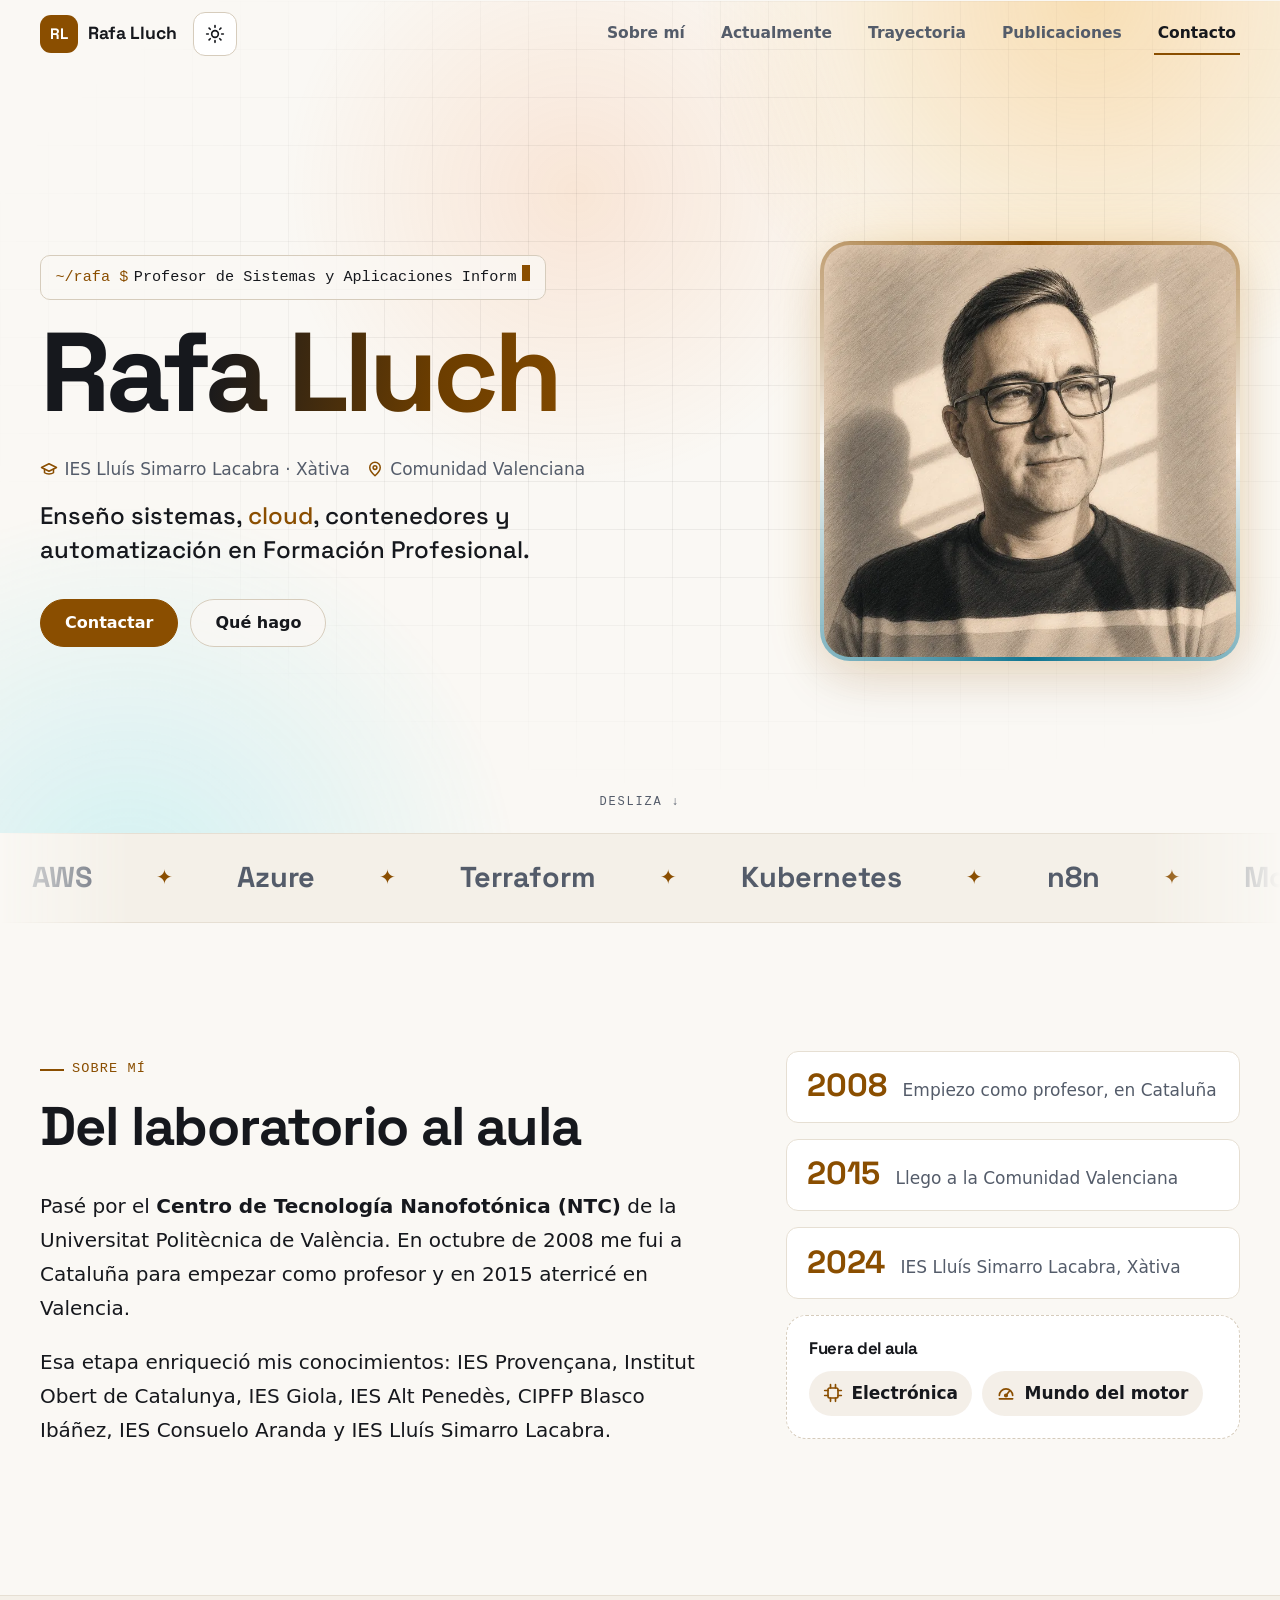
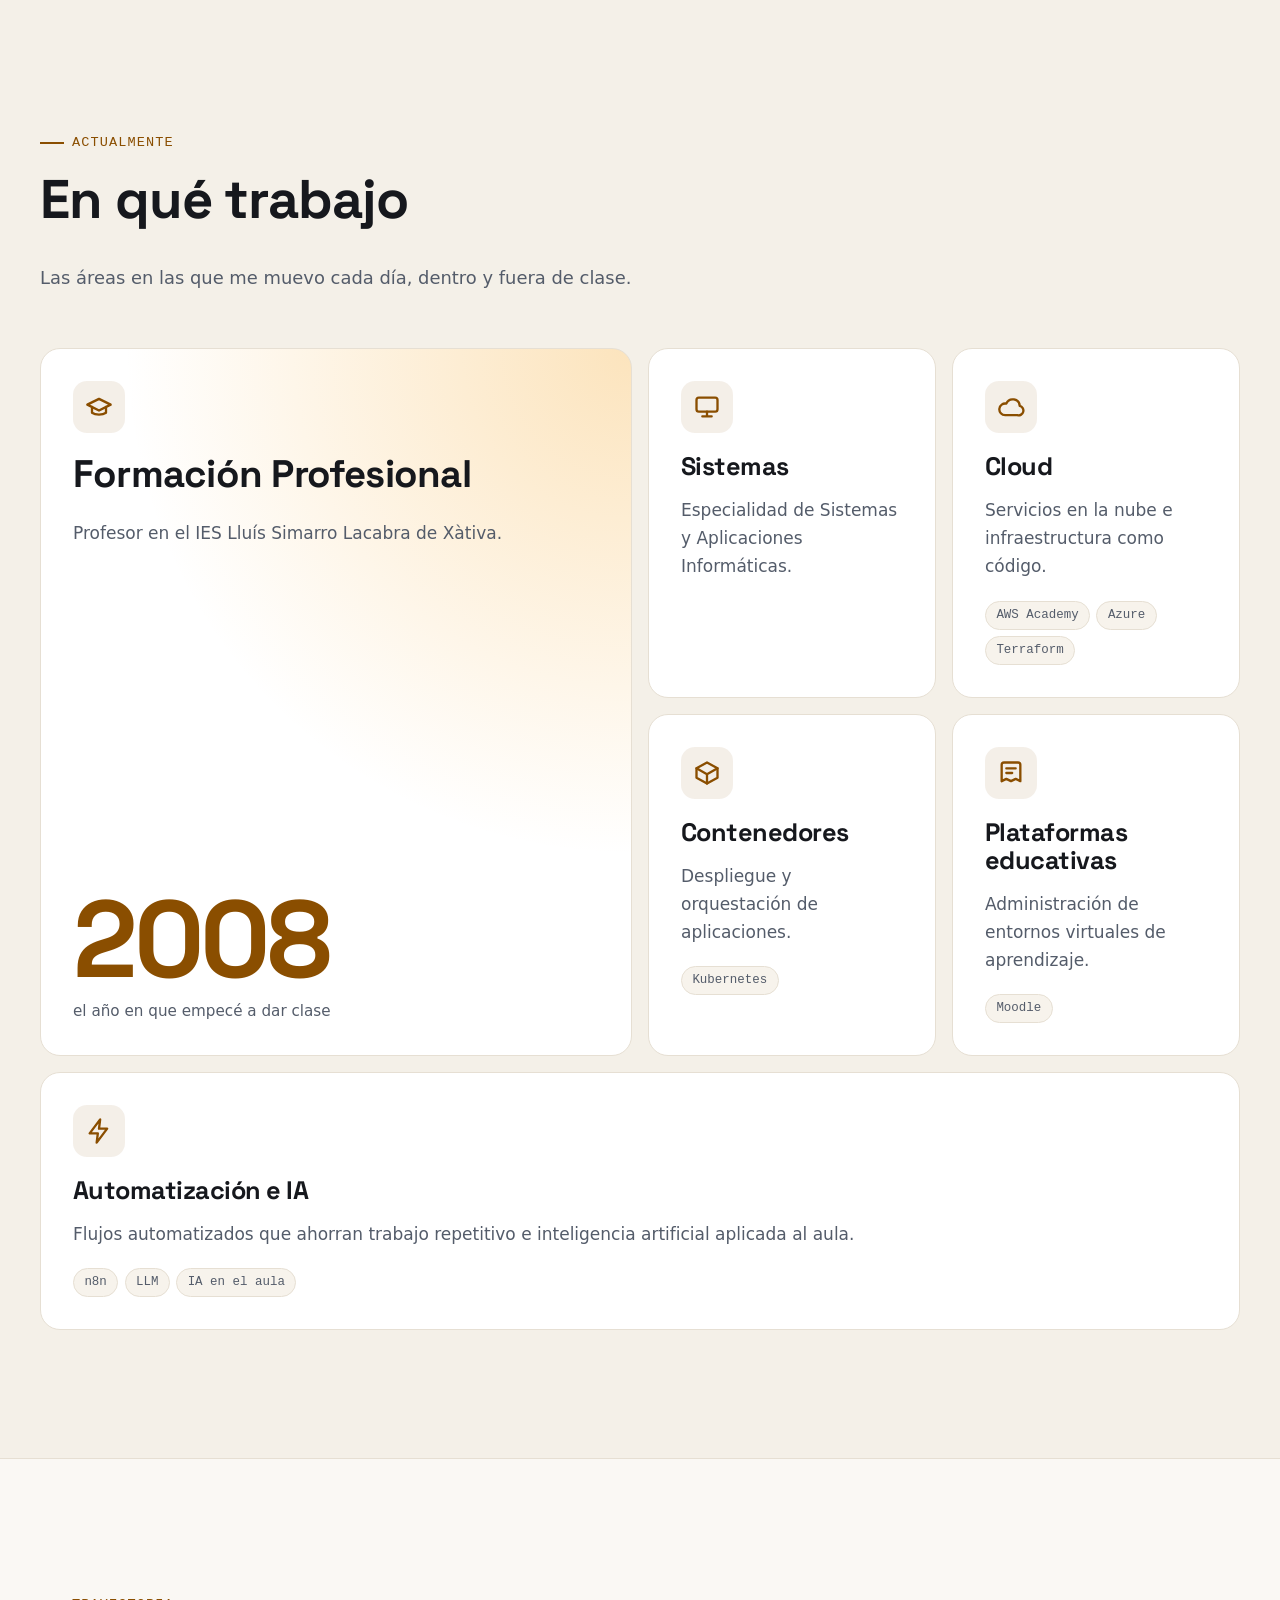
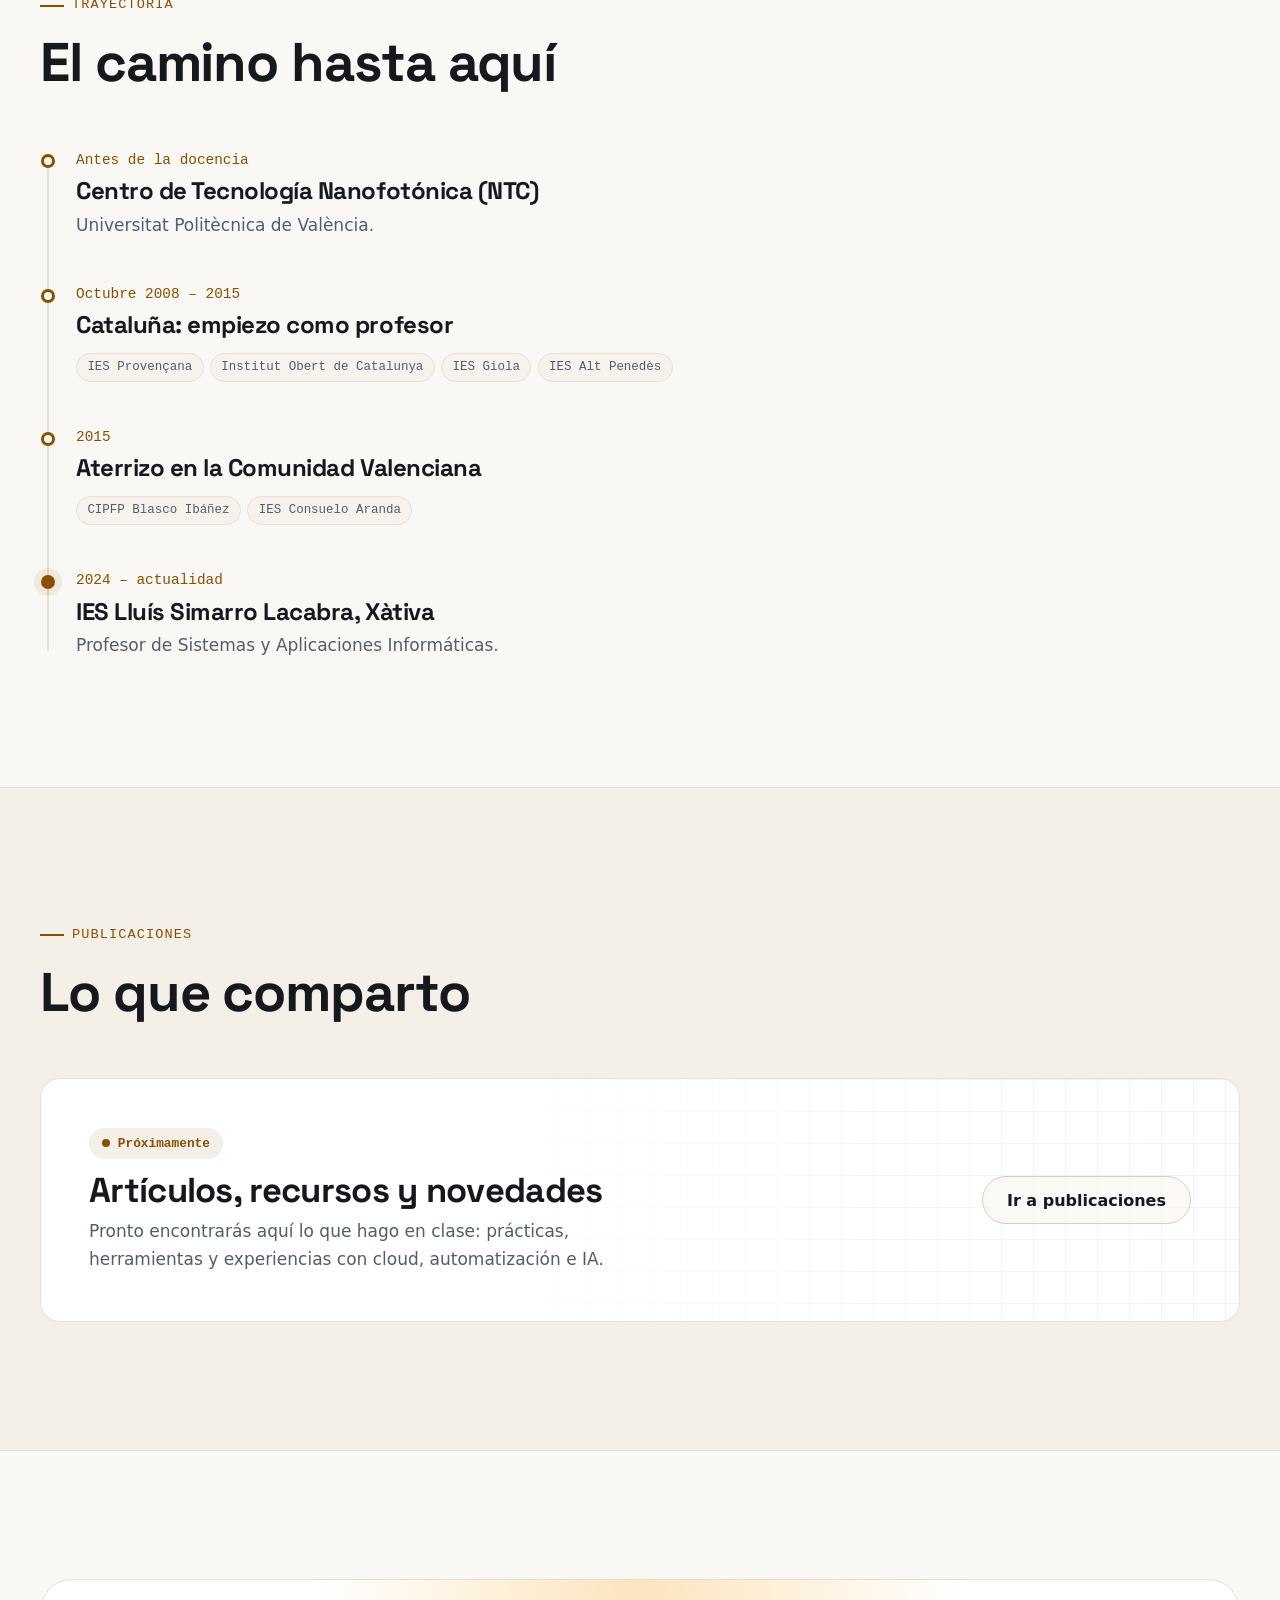
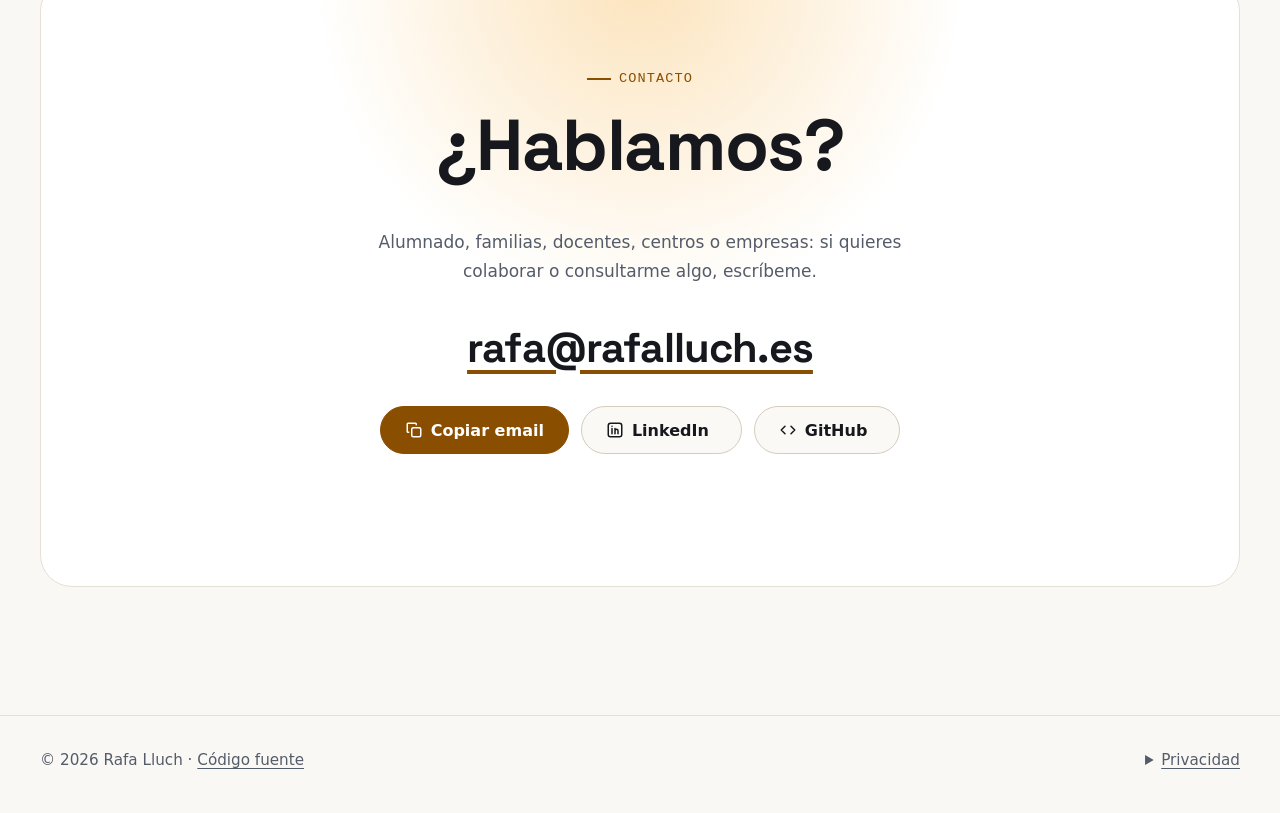
==== commit 5d82c2b5: "Update index.html" ====
--- a/index.html
+++ b/index.html
@@ -50,7 +50,7 @@
     "url": "https://rafalluch.es/",
     "image": "https://rafalluch.es/assets/img/rafa-lluch.jpg",
     "jobTitle": "Profesor de Sistemas y Aplicaciones Informáticas",
-    "email": "mailto:r.lluchnavarro@edu.gva.es",
+    "email": "mailto:rafa@rafalluch.es",
     "worksFor": {
       "@type": "EducationalOrganization",
       "name": "IES Lluís Simarro Lacabra",
@@ -311,10 +311,10 @@
           <span class="eyebrow">Contacto</span>
           <h2 id="contacto-title">¿Hablamos?</h2>
           <p>Alumnado, familias, docentes, centros o empresas: si quieres colaborar o consultarme algo, escríbeme.</p>
-          <a class="contact__mail" href="mailto:r.lluchnavarro@edu.gva.es">r.lluchnavarro@edu.gva.es</a>
+          <a class="contact__mail" href="mailto:rafao@rafalluch.es">rafa@rafalluch.es</a>
           <ul class="contact__actions">
             <li>
-              <button class="btn btn--primary copy-btn" type="button" data-email="r.lluchnavarro@edu.gva.es">
+              <button class="btn btn--primary copy-btn" type="button" data-email="rafa@rafalluch.es">
                 <svg viewBox="0 0 24 24" fill="none" stroke="currentColor" stroke-width="2" stroke-linecap="round" stroke-linejoin="round" aria-hidden="true"><rect x="9" y="9" width="12" height="12" rx="2"/><path d="M5 15H4a1 1 0 0 1-1-1V4a1 1 0 0 1 1-1h10a1 1 0 0 1 1 1v1"/></svg>
                 Copiar email
               </button>
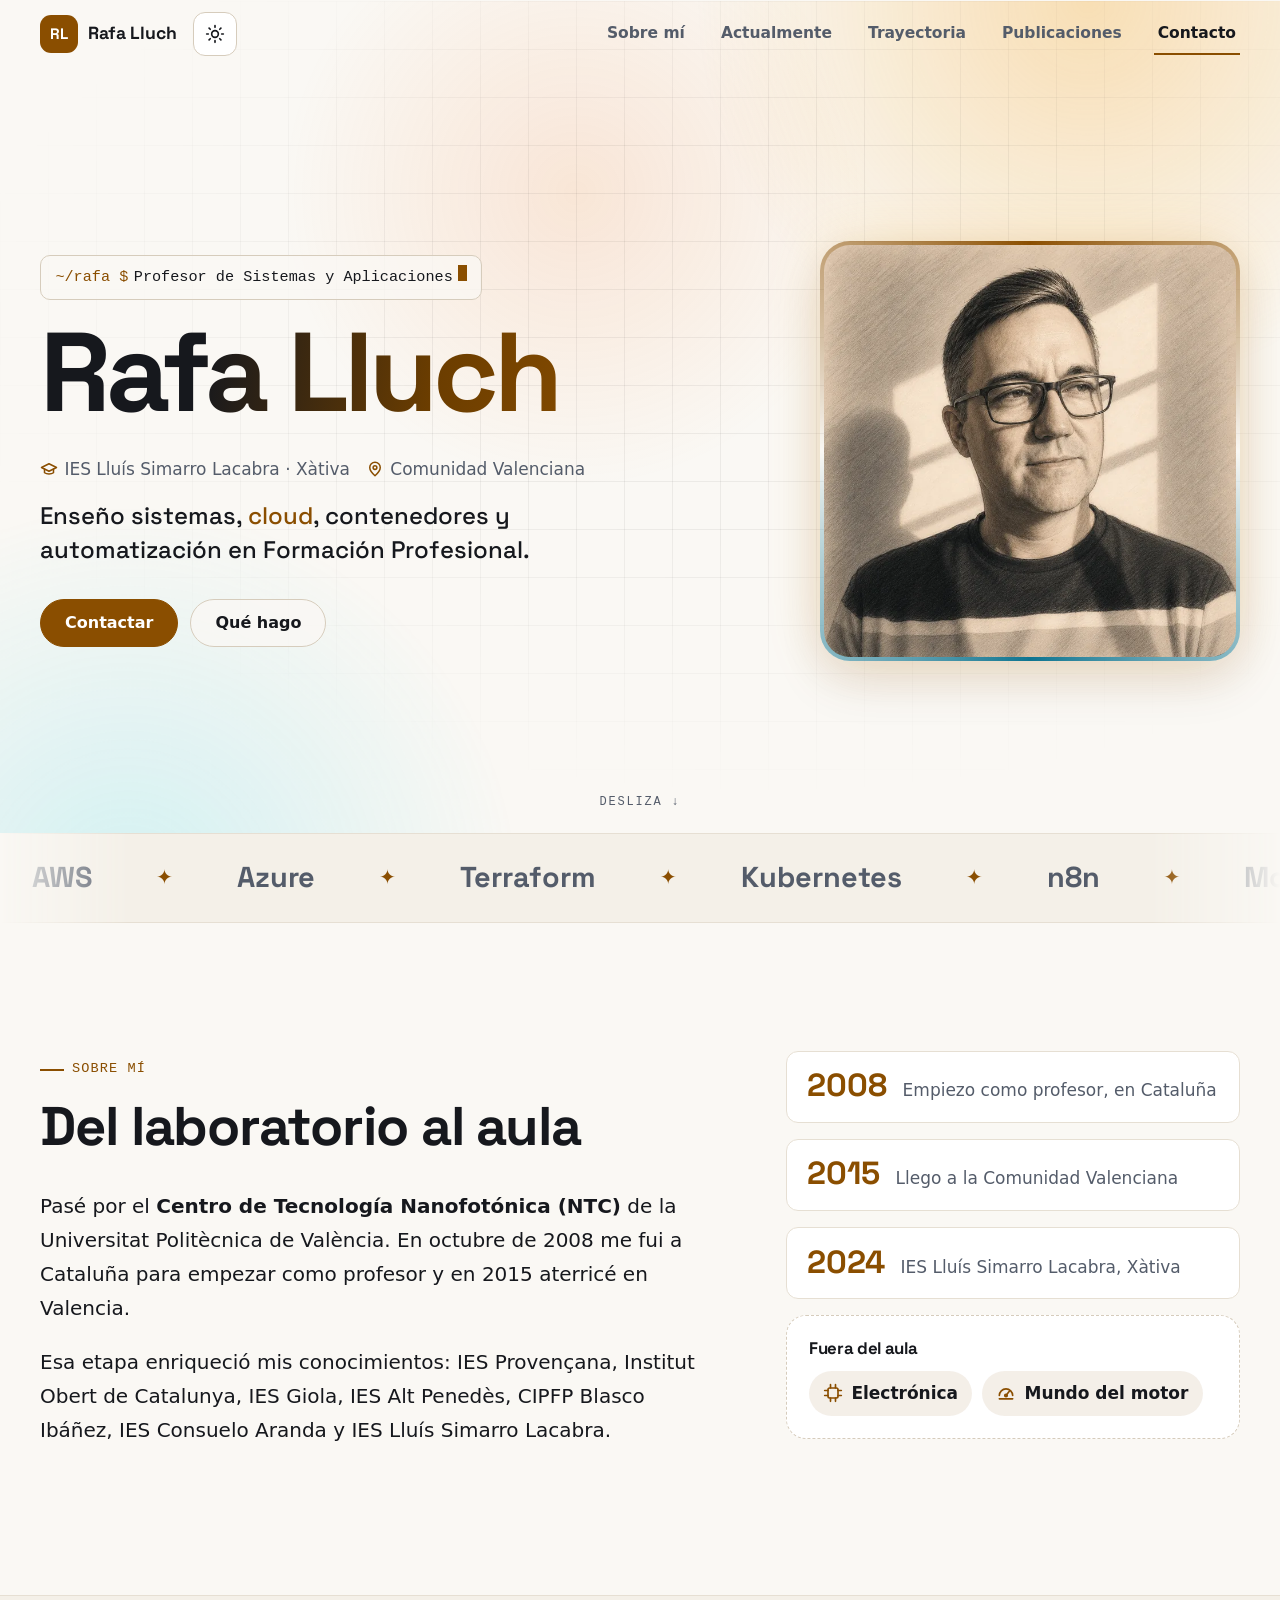
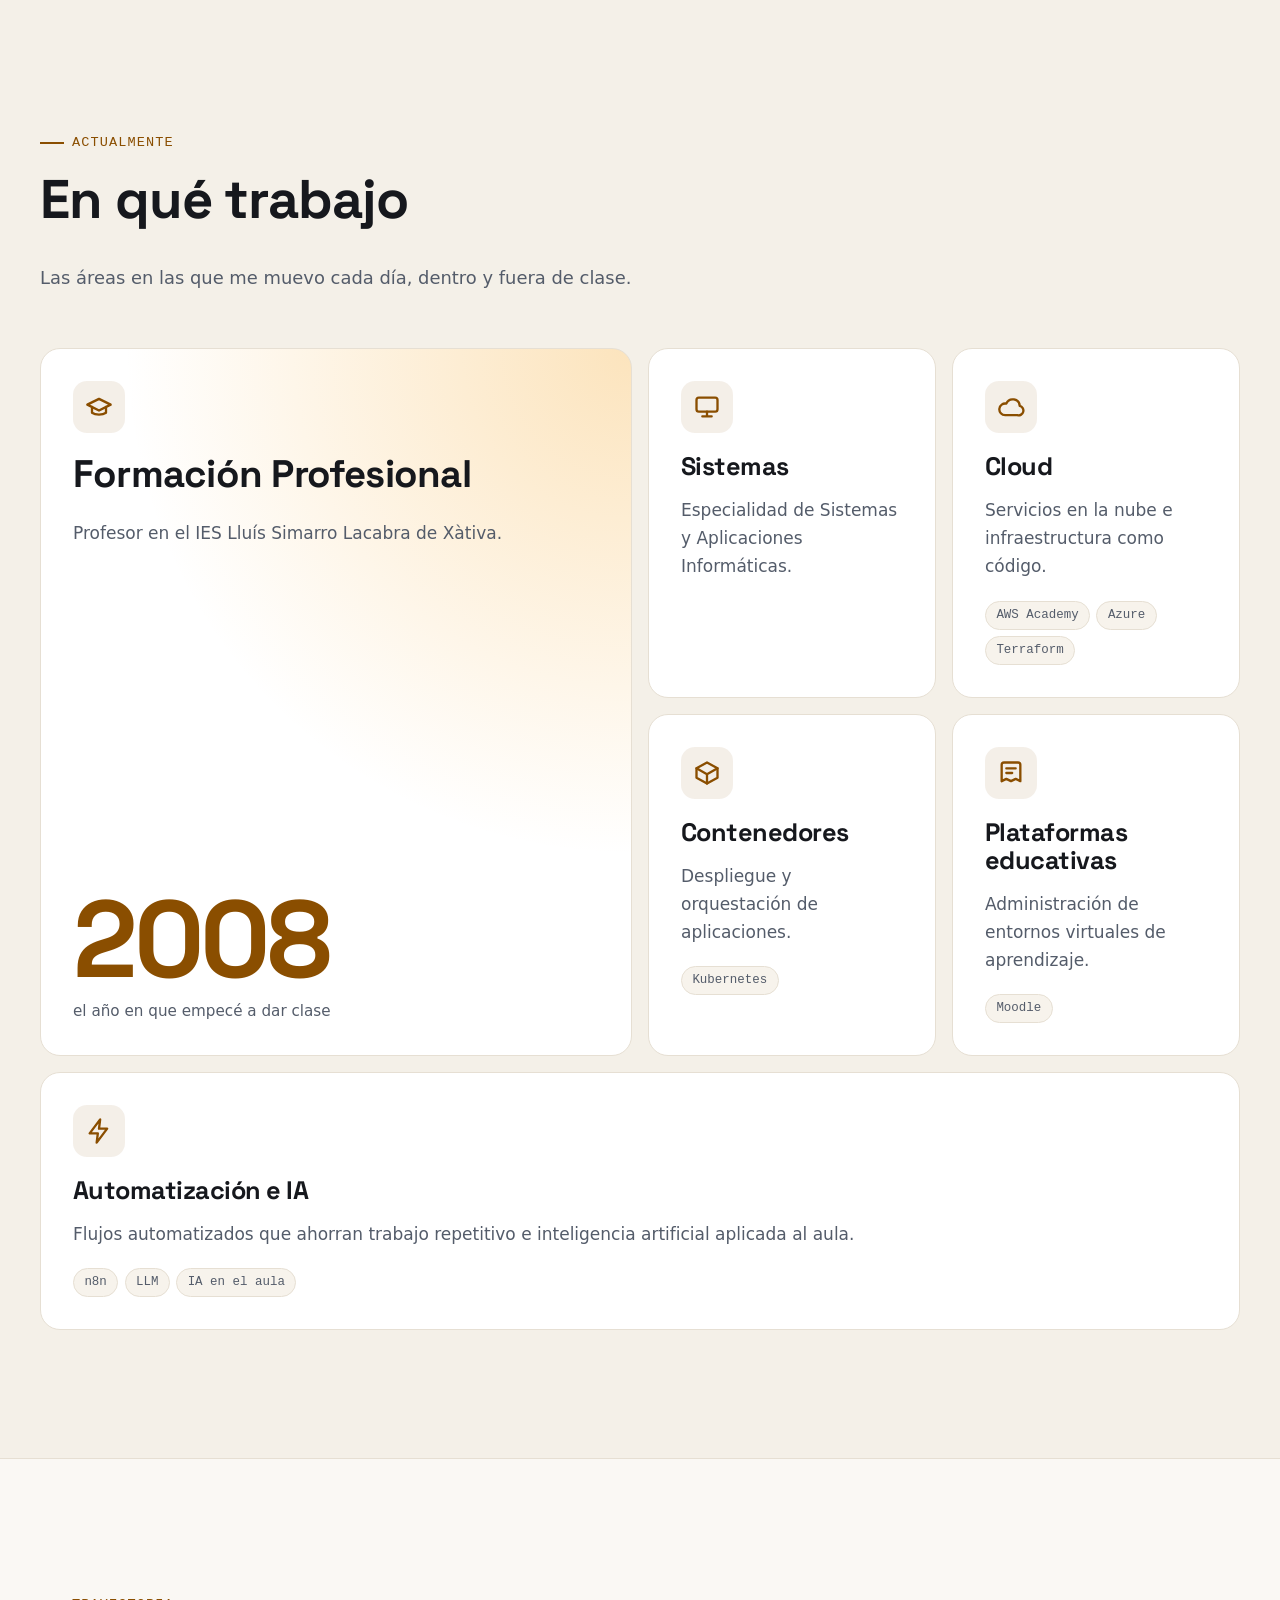
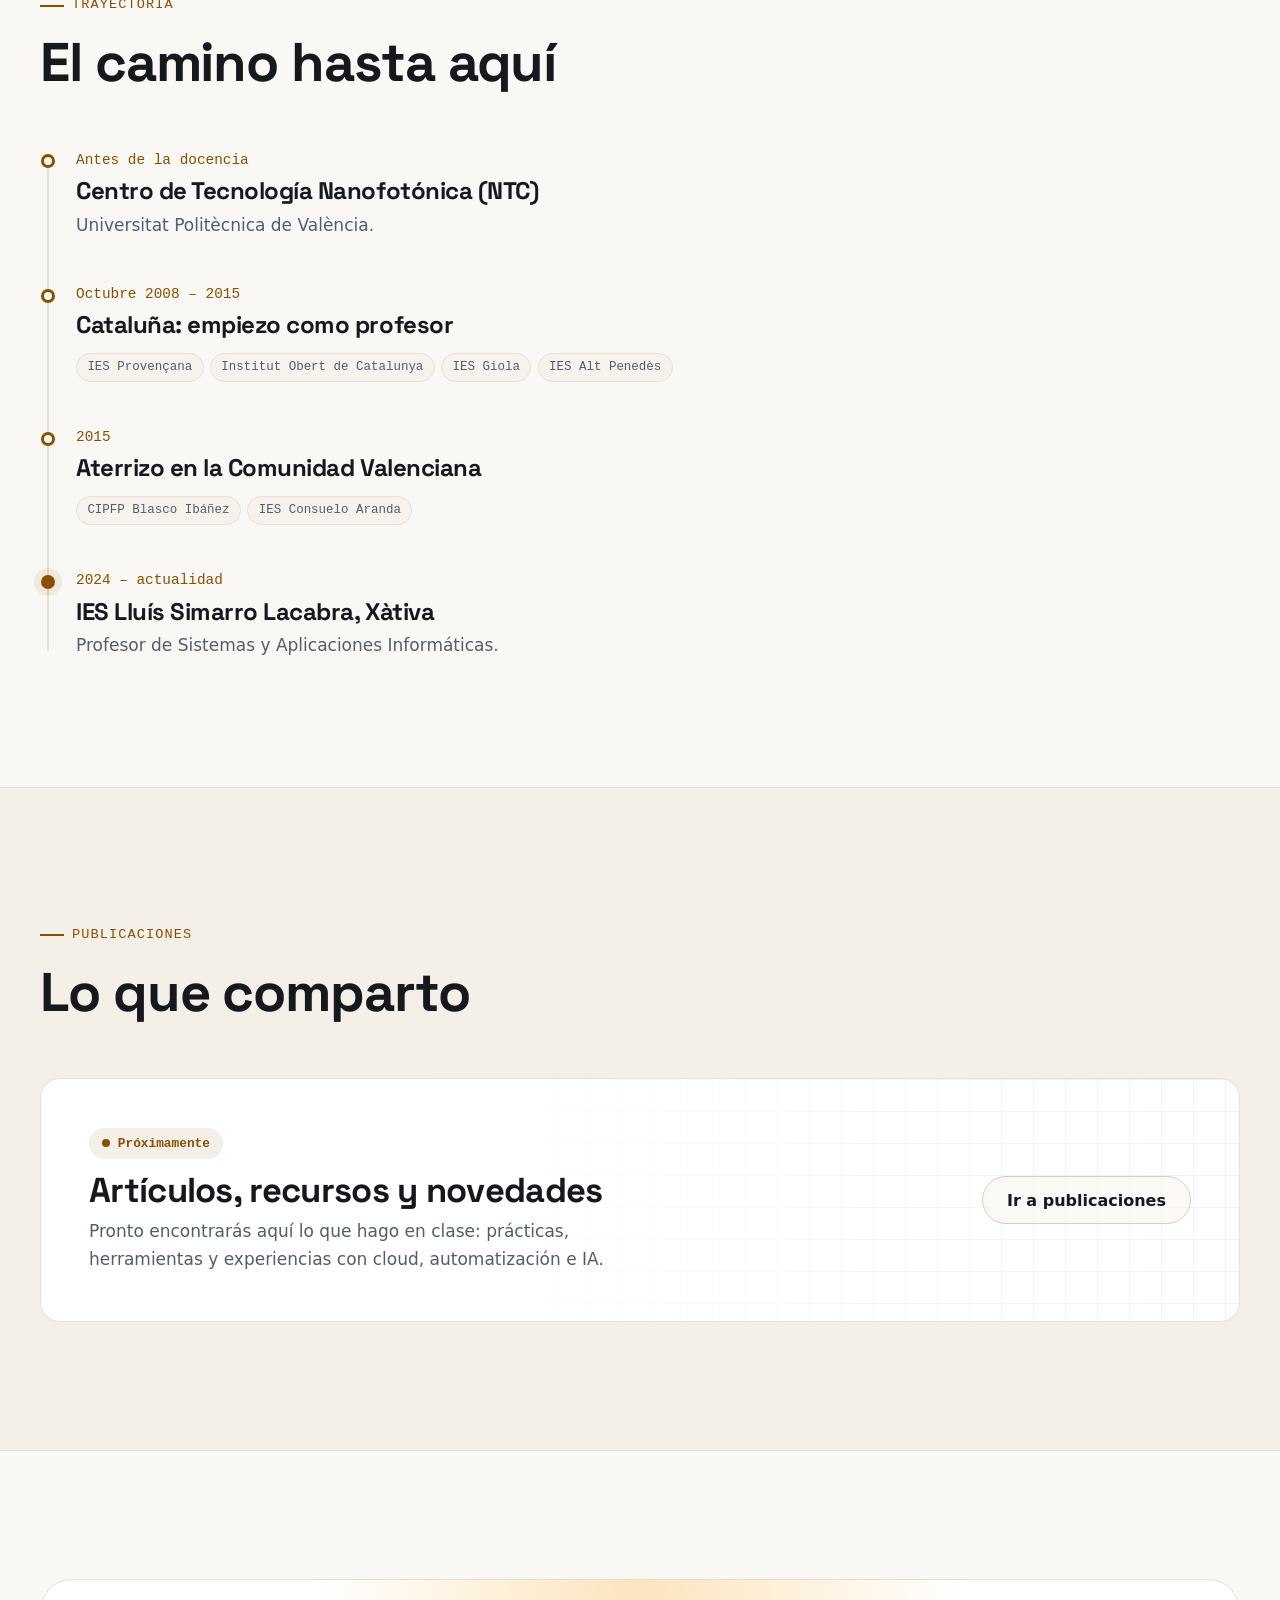
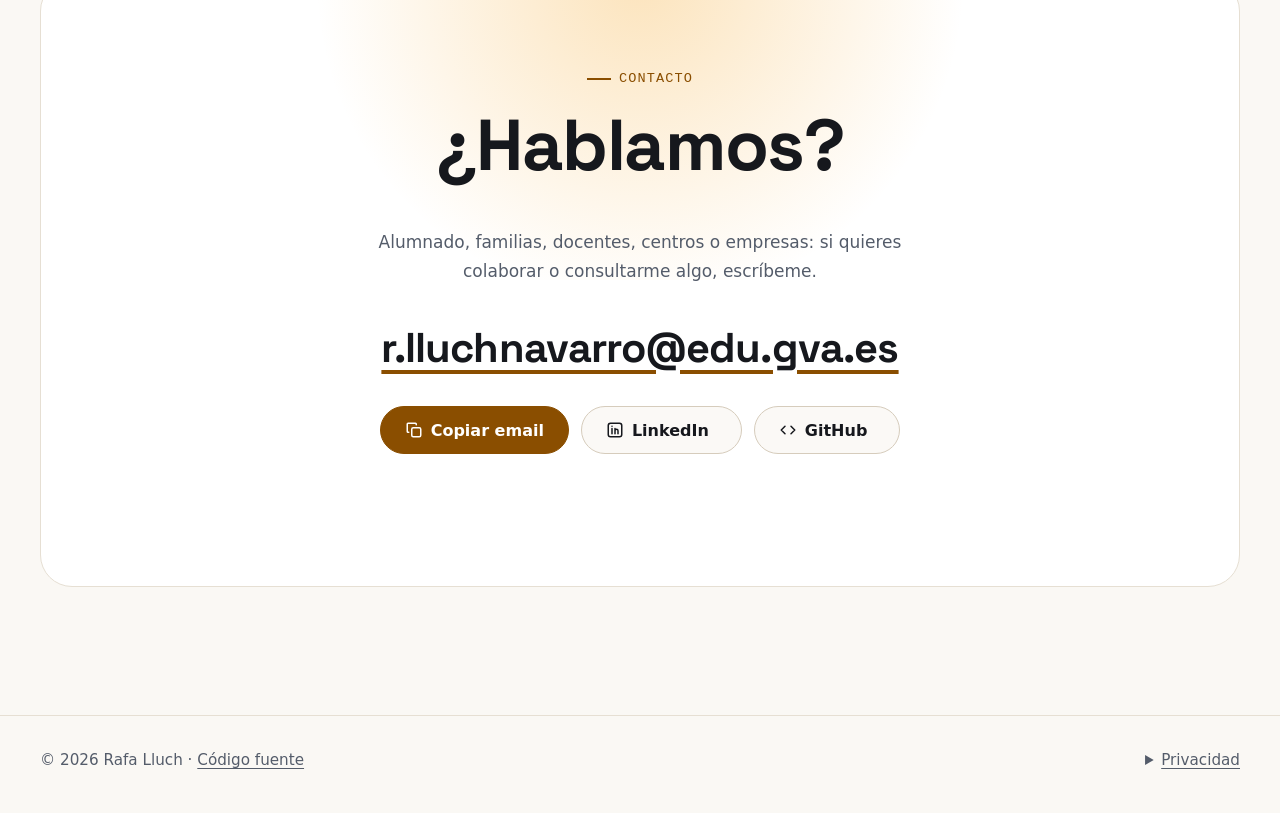
==== commit c3b90824: "Update index.html" ====
--- a/index.html
+++ b/index.html
@@ -50,7 +50,7 @@
     "url": "https://rafalluch.es/",
     "image": "https://rafalluch.es/assets/img/rafa-lluch.jpg",
     "jobTitle": "Profesor de Sistemas y Aplicaciones Informáticas",
-    "email": "mailto:rafa@rafalluch.es",
+    "email": "mailto:r.lluchnavarro@edu.gva.es",
     "worksFor": {
       "@type": "EducationalOrganization",
       "name": "IES Lluís Simarro Lacabra",
@@ -311,10 +311,10 @@
           <span class="eyebrow">Contacto</span>
           <h2 id="contacto-title">¿Hablamos?</h2>
           <p>Alumnado, familias, docentes, centros o empresas: si quieres colaborar o consultarme algo, escríbeme.</p>
-          <a class="contact__mail" href="mailto:rafao@rafalluch.es">rafa@rafalluch.es</a>
+          <a class="contact__mail" href="mailto:rafao@rafalluch.es">r.lluchnavarro@edu.gva.es</a>
           <ul class="contact__actions">
             <li>
-              <button class="btn btn--primary copy-btn" type="button" data-email="rafa@rafalluch.es">
+              <button class="btn btn--primary copy-btn" type="button" data-email="r.lluchnavarro@edu.gva.es">
                 <svg viewBox="0 0 24 24" fill="none" stroke="currentColor" stroke-width="2" stroke-linecap="round" stroke-linejoin="round" aria-hidden="true"><rect x="9" y="9" width="12" height="12" rx="2"/><path d="M5 15H4a1 1 0 0 1-1-1V4a1 1 0 0 1 1-1h10a1 1 0 0 1 1 1v1"/></svg>
                 Copiar email
               </button>
